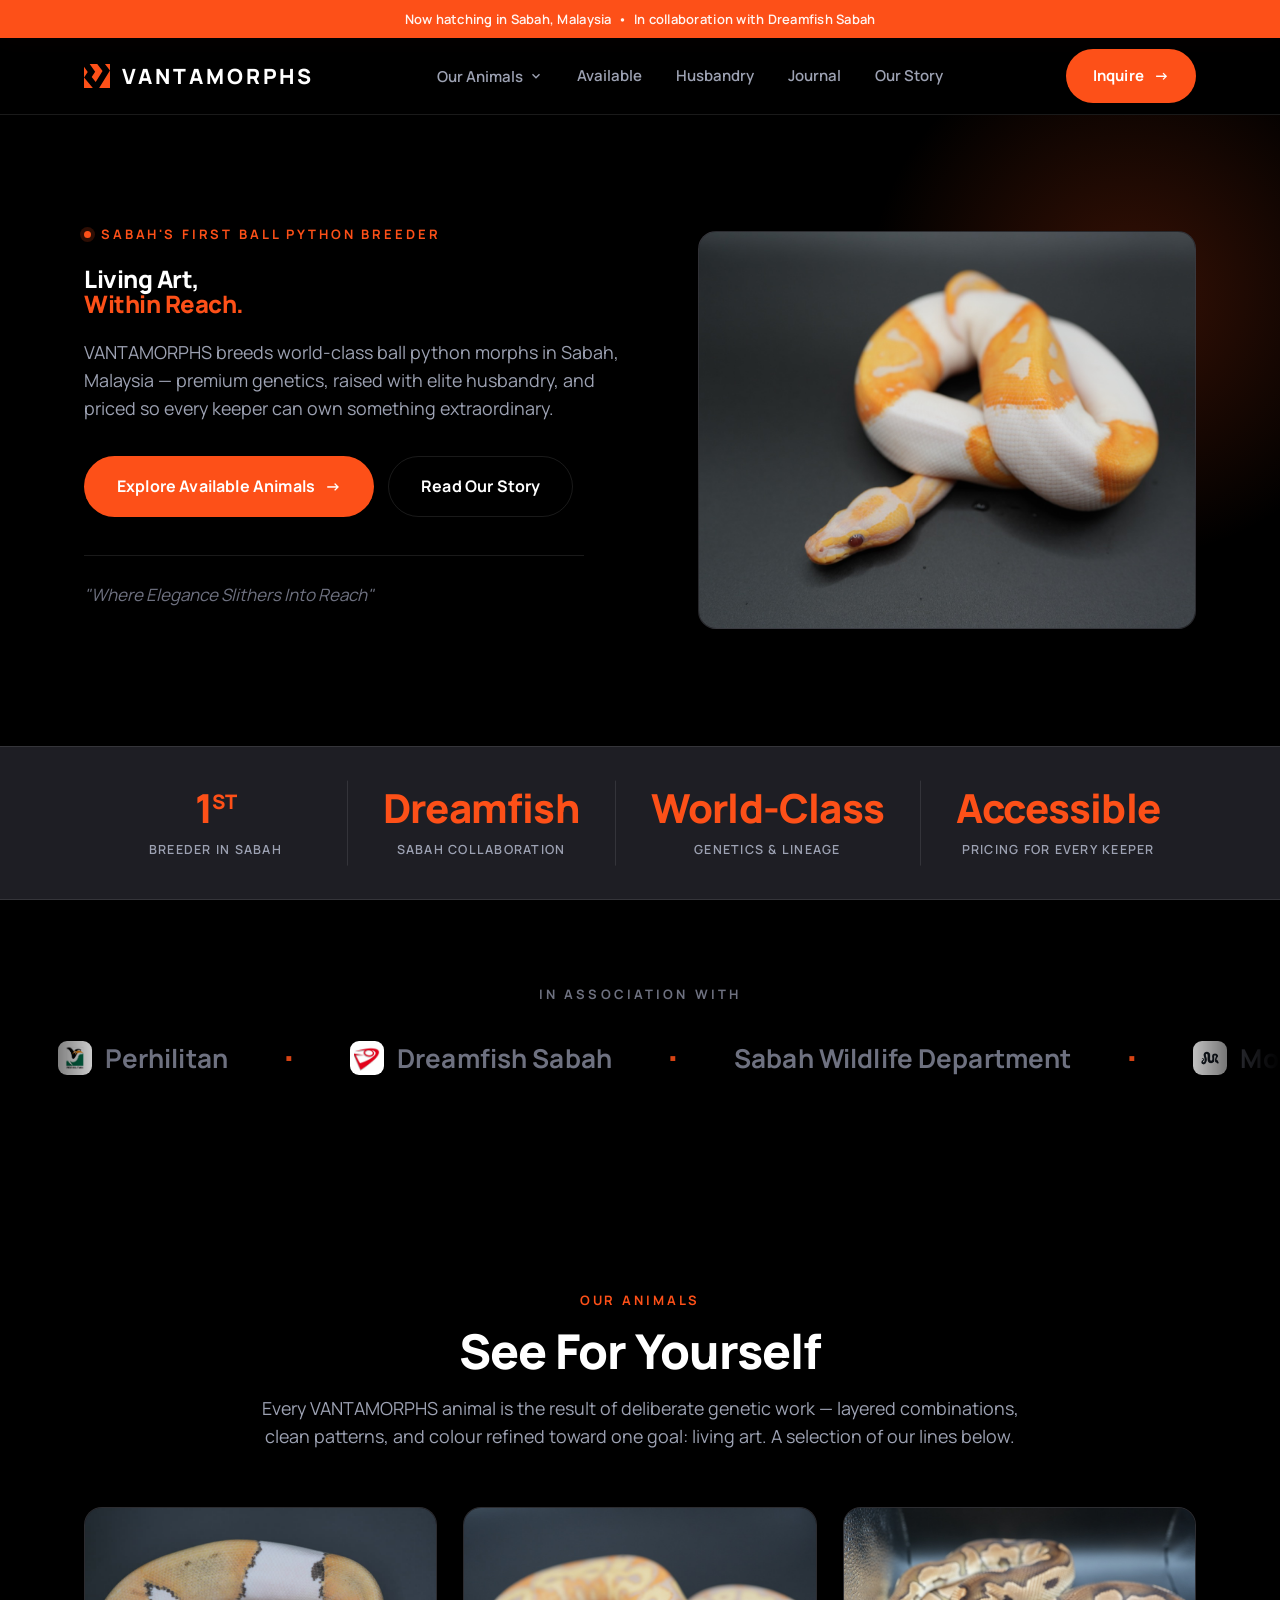
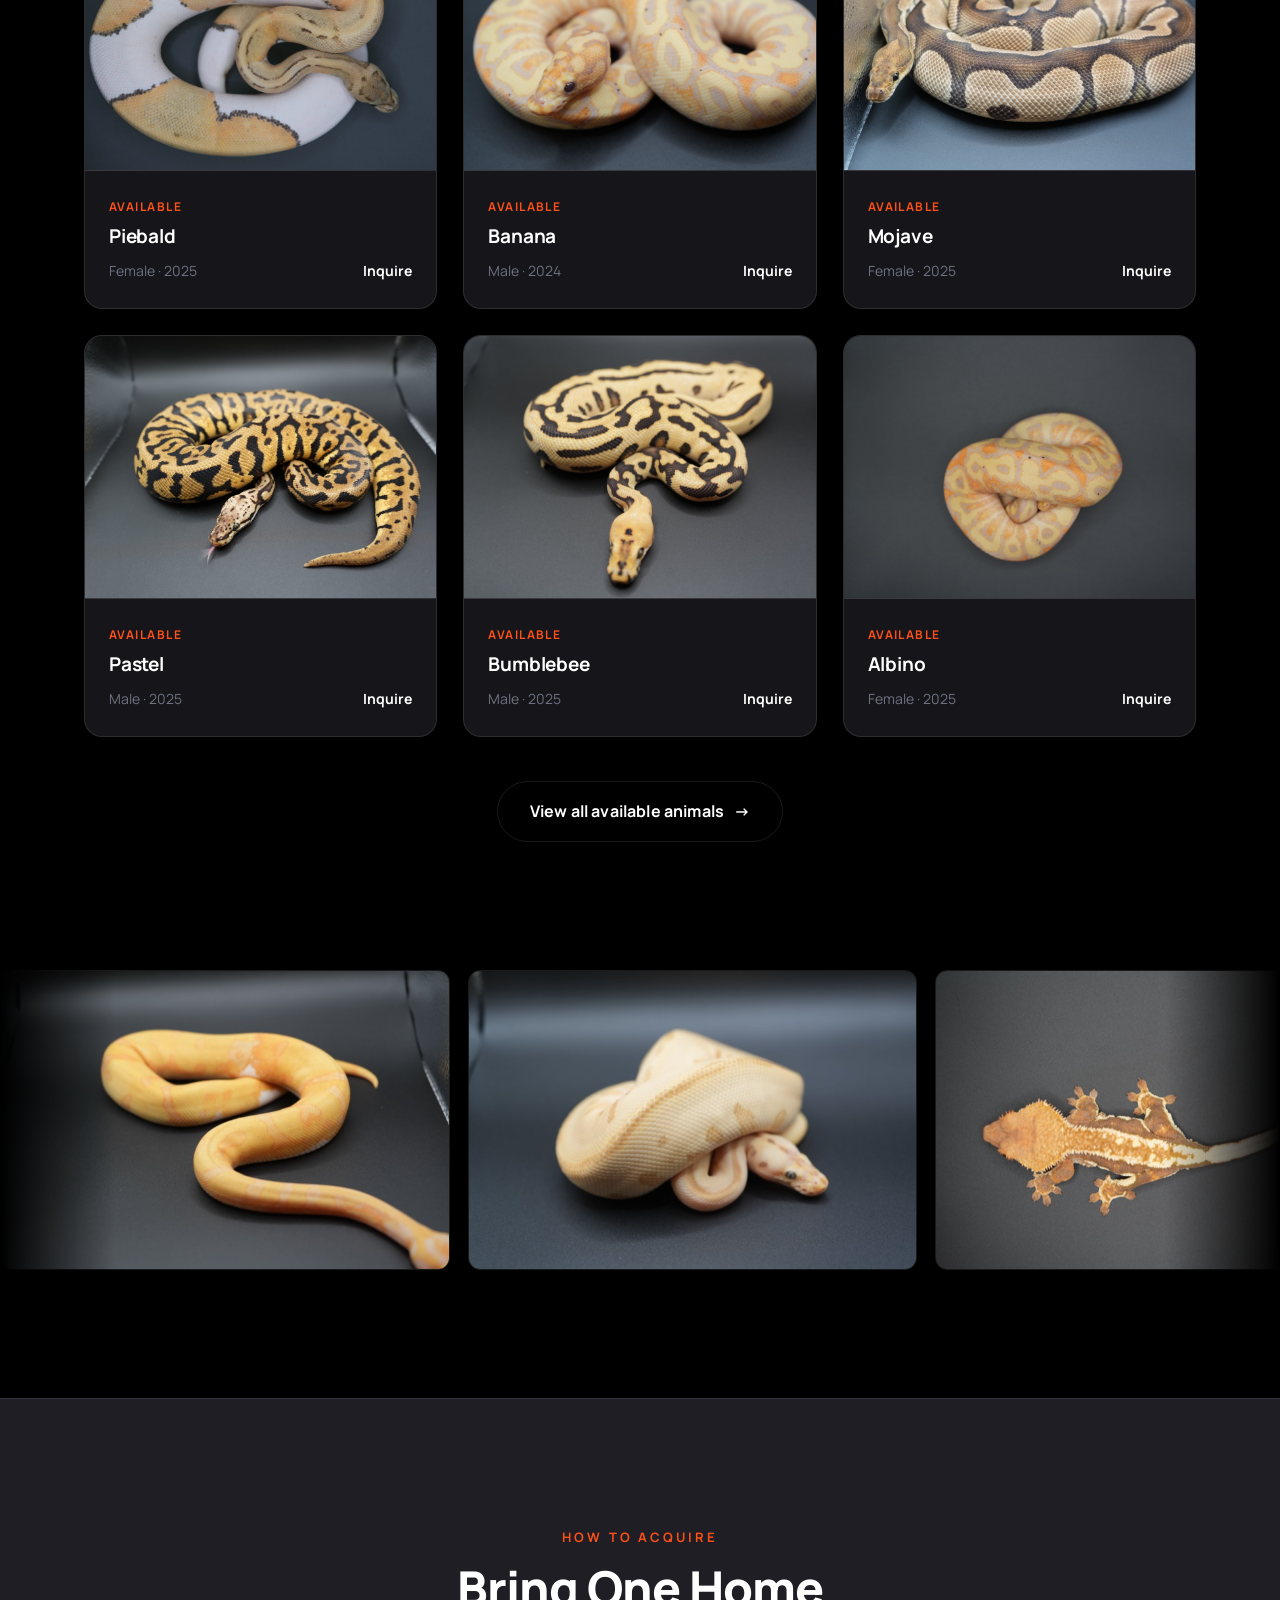
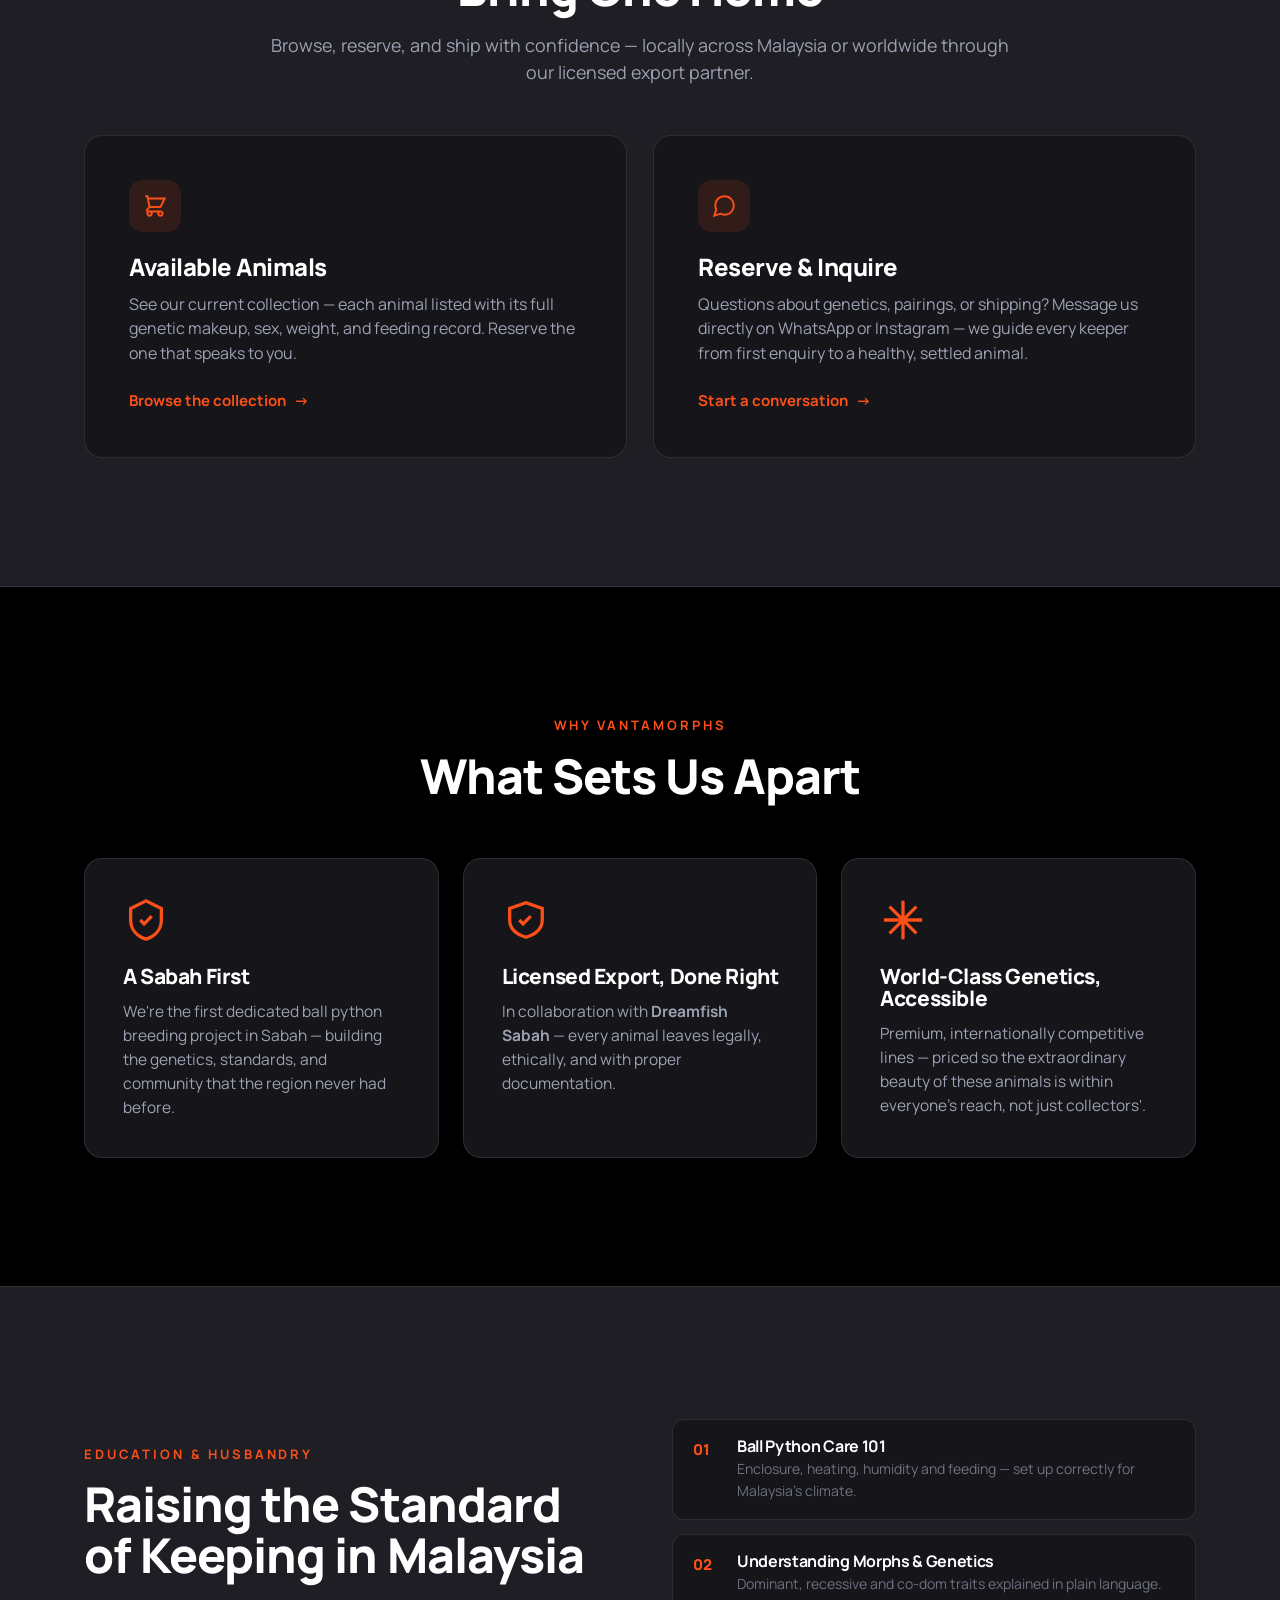
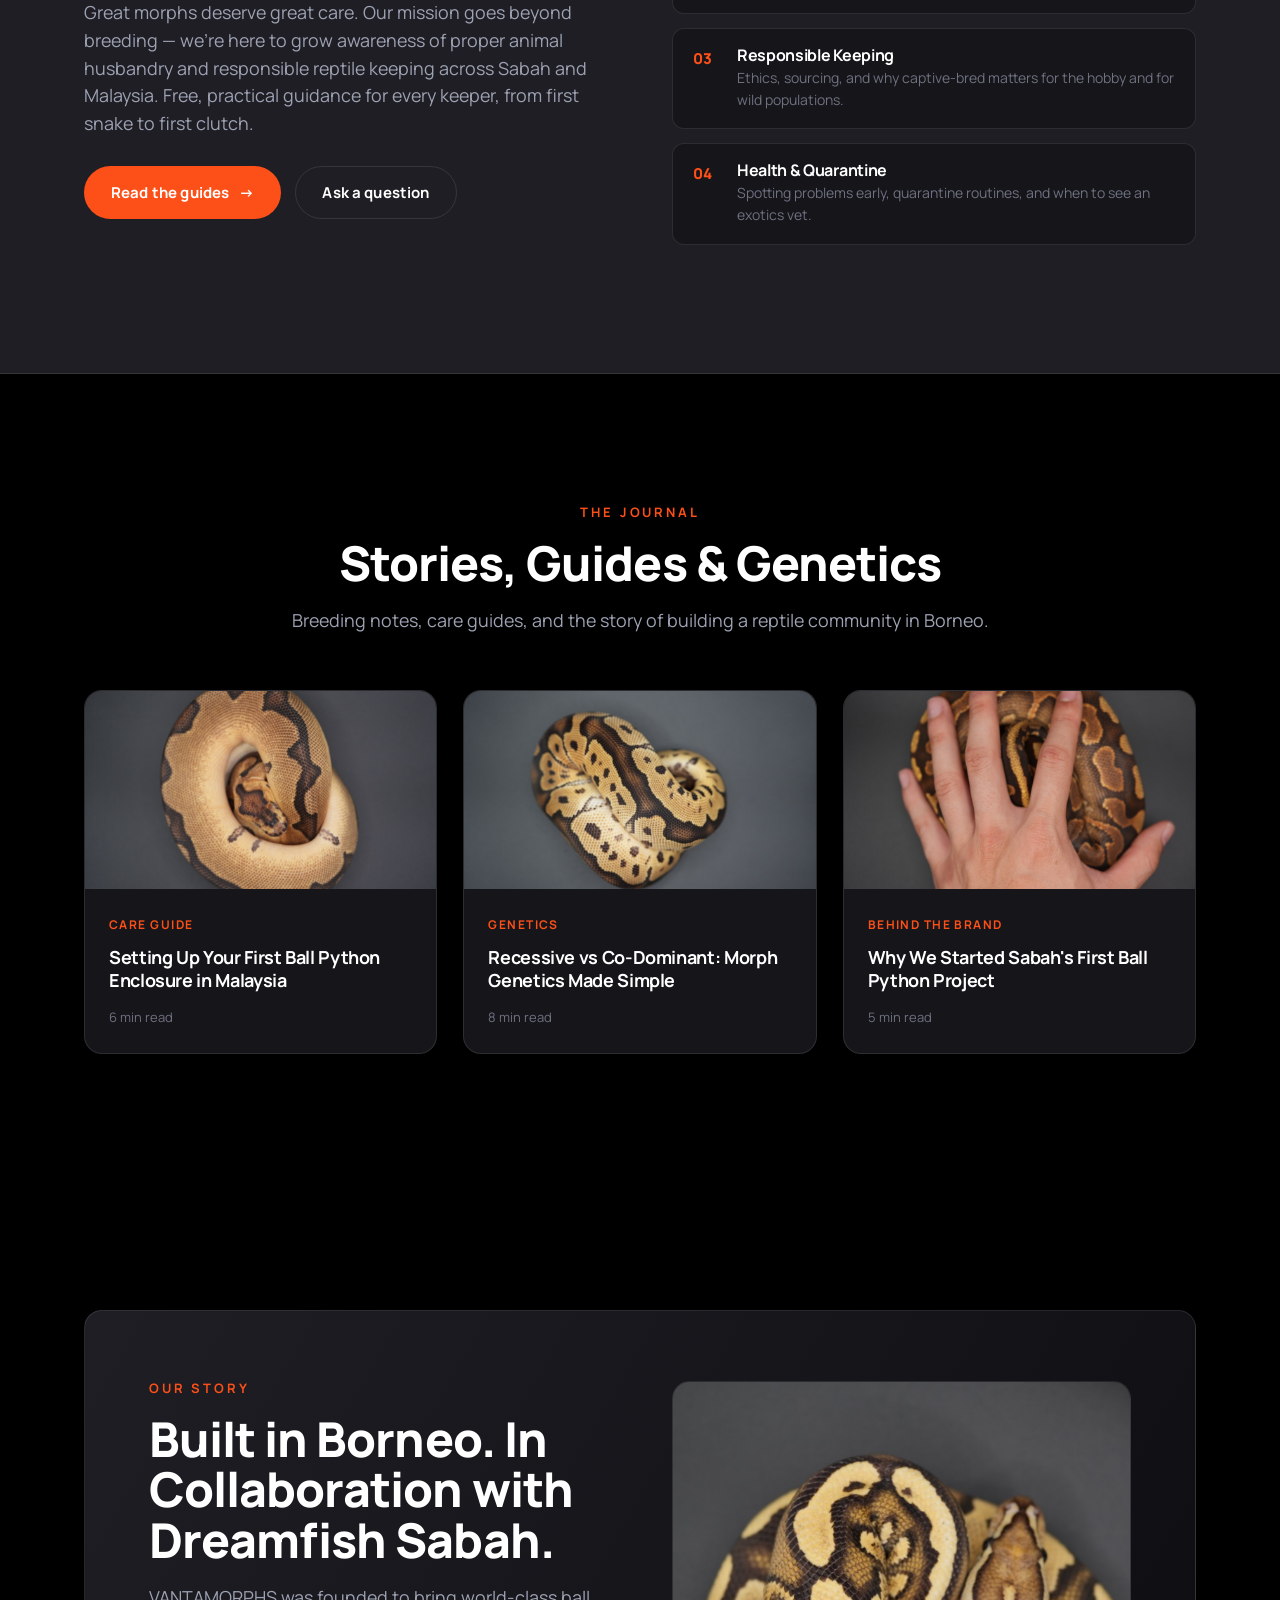
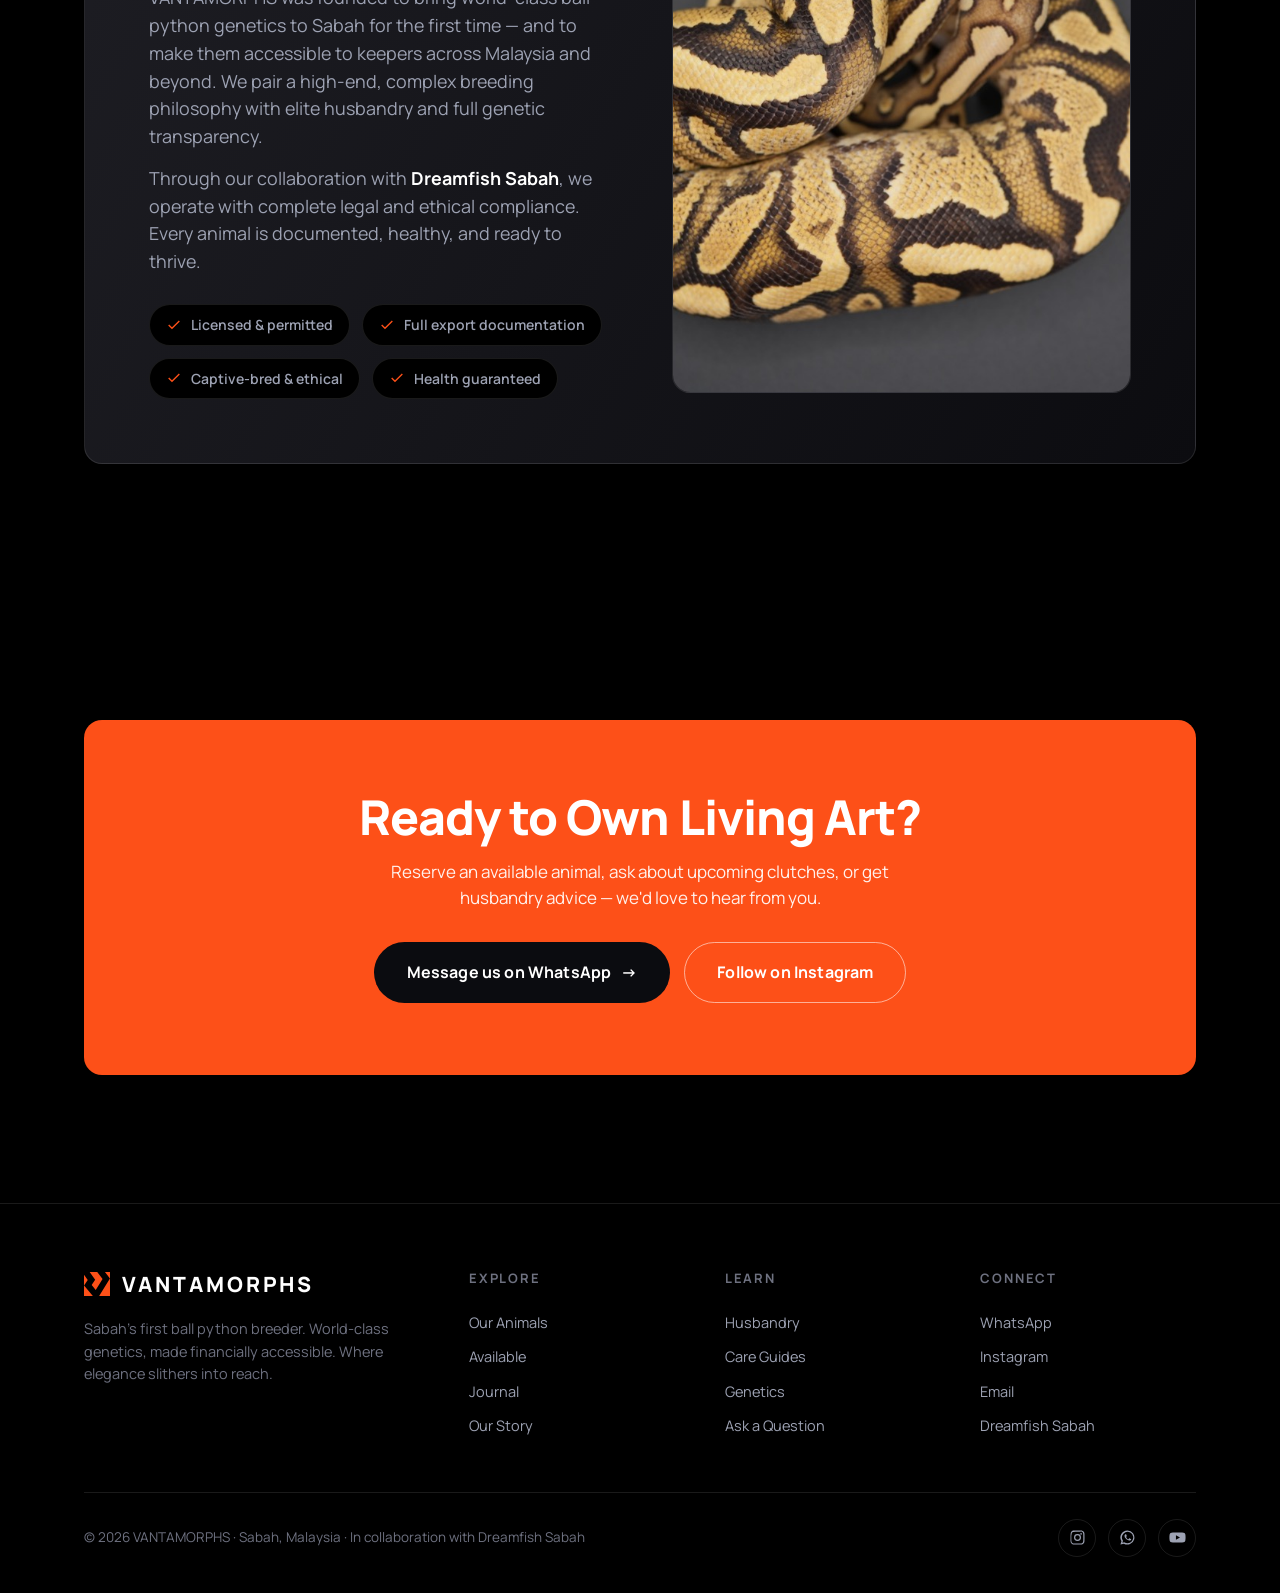
==== index.html @ 82ac7227 "Add Ball Pythons page with per-animal photo galleries and nav dropdown - 26 named ball pythons, 112 " ====
<!DOCTYPE html>
<html lang="en">
<head>
  <meta charset="UTF-8" />
  <meta name="viewport" content="width=device-width, initial-scale=1.0" />

  <title>VANTAMORPHS — Sabah's First Ball Python Breeder</title>
  <meta name="description" content="VANTAMORPHS is Sabah's first dedicated ball python breeder — world-class genetics, made financially accessible. In collaboration with Dreamfish Sabah." />

  <link rel="icon" type="image/png" sizes="32x32" href="assets/favicon-32.png" />
  <link rel="icon" type="image/png" sizes="16x16" href="assets/favicon-16.png" />

  <!-- Manrope (brand primary typeface) -->
  <link rel="preconnect" href="https://fonts.googleapis.com" />
  <link rel="preconnect" href="https://fonts.gstatic.com" crossorigin />
  <link href="https://fonts.googleapis.com/css2?family=Manrope:wght@300;400;500;600;700;800&display=swap" rel="stylesheet" />

  <link rel="stylesheet" href="styles.css" />

  <!-- anime.js (local copy, MIT) — entrance + scroll animations -->
  <script src="assets/anime.min.js"></script>
  <script>
    // Animate once per session, then lock. First visit pre-hides elements for the
    // entrance; later loads this session (or reduced-motion / no anime) show
    // everything instantly with no animation. Decided before paint = no flash.
    (function () {
      var animated = false;
      try { animated = sessionStorage.getItem('vm-animated') === '1'; } catch (e) {}
      var canAnimate = !!window.anime && !matchMedia('(prefers-reduced-motion: reduce)').matches && !animated;
      document.documentElement.classList.add(canAnimate ? 'use-anime' : 'no-anim');
    })();
  </script>
</head>
<body>

  <!-- ============ TOP BAR ============ -->
  <div class="topbar">
    <span>Now hatching in Sabah, Malaysia &nbsp;•&nbsp; In collaboration with Dreamfish Sabah</span>
  </div>

  <!-- ============ HEADER ============ -->
  <header class="header">
    <div class="wrap nav">
      <a href="#" class="logo" aria-label="Vantamorphs home">
        <span class="mark">
          <svg viewBox="0 0 699.89 665.63" aria-hidden="true">
            <polygon points="100.37 212.14 0 72.76 0 665.63 254.67 665.63 1.85 362.85 100.37 212.14"/>
            <polygon points="356.38 0 152.37 0 300.46 207.97 206.5 351.66 315.38 482.06 499.54 187.85 356.38 0"/>
            <polygon points="564.32 0 698.16 177.63 395.48 665.63 699.89 665.63 699.89 0 564.32 0"/>
          </svg>
        </span>
        <span class="word">VANTAMORPHS</span>
      </a>

      <nav class="nav-links" aria-label="Primary">
        <div class="nav-item has-drop">
          <a href="ball-pythons.html" class="drop-trigger" aria-haspopup="true" aria-expanded="false">Our Animals
            <svg class="chev" viewBox="0 0 24 24" fill="none" stroke="currentColor" stroke-width="2.4" aria-hidden="true"><path d="m6 9 6 6 6-6"/></svg>
          </a>
          <div class="drop" role="menu">
            <a href="ball-pythons.html" role="menuitem">Ball Pythons</a>
            <a href="crested-geckos.html" role="menuitem">Crested Geckos</a>
          </div>
        </div>
        <a href="#acquire">Available</a>
        <a href="#education">Husbandry</a>
        <a href="#journal">Journal</a>
        <a href="#story">Our Story</a>
      </nav>

      <div class="nav-actions">
        <a href="#contact" class="btn btn-primary">Inquire <span class="arrow">→</span></a>
        <button class="nav-toggle" aria-label="Open menu" aria-expanded="false" id="navToggle">
          <svg viewBox="0 0 24 24" fill="none" stroke-width="2"><path d="M3 6h18M3 12h18M3 18h18"/></svg>
        </button>
      </div>
    </div>
    <!-- mobile menu -->
    <div class="mobile-menu" id="mobileMenu">
      <a href="ball-pythons.html">Ball Pythons</a>
      <a href="crested-geckos.html">Crested Geckos</a>
      <a href="#acquire">Available</a>
      <a href="#education">Husbandry</a>
      <a href="#journal">Journal</a>
      <a href="#story">Our Story</a>
      <a href="#contact" class="btn btn-primary">Inquire →</a>
    </div>
  </header>

  <main>

    <!-- ============ HERO ============ -->
    <section class="hero">
      <div class="hero-glow" aria-hidden="true"></div>
      <div class="wrap hero-grid">
        <div class="hero-copy">
          <span class="eyebrow"><span class="dot"></span> Sabah's First Ball Python Breeder</span>
          <h1>Living Art,<br><span class="accent">Within Reach.</span></h1>
          <p class="lead">VANTAMORPHS breeds world-class ball python morphs in Sabah, Malaysia — premium genetics, raised with elite husbandry, and priced so every keeper can own something extraordinary.</p>
          <div class="hero-cta">
            <a href="ball-pythons.html" class="btn btn-primary btn-lg">Explore Available Animals <span class="arrow">→</span></a>
            <a href="#story" class="btn btn-ghost btn-lg">Read Our Story</a>
          </div>
          <p class="hero-tagline">"Where Elegance Slithers Into Reach"</p>
        </div>
        <div class="hero-media">
          <div class="ph hero-photo">
            <img src="assets/photo-hero.jpg" alt="Albino pied ball python — orange and white — from the VANTAMORPHS collection" />
          </div>
        </div>
      </div>
    </section>

    <!-- ============ STATS ============ -->
    <section class="stats" style="padding-block:0;">
      <div class="wrap stats-grid">
        <div class="stat"><div class="num">1<sup style="font-size:.5em;">ST</sup></div><div class="lab">Breeder in Sabah</div></div>
        <div class="stat"><div class="num">Dreamfish</div><div class="lab">Sabah Collaboration</div></div>
        <div class="stat"><div class="num">World-Class</div><div class="lab">Genetics &amp; Lineage</div></div>
        <div class="stat"><div class="num">Accessible</div><div class="lab">Pricing for Every Keeper</div></div>
      </div>
    </section>

    <!-- ============ IN ASSOCIATION WITH (marquee) ============ -->
    <section class="assoc" aria-label="In association with">
      <p class="assoc-label">In Association With</p>
      <div class="marquee">
        <div class="marquee-track">
          <!-- Group A (edit / add / remove partners here) -->
          <span class="assoc-item"><img class="assoc-logo" src="assets/perhilitan-logo.png" alt="" loading="lazy" />Perhilitan</span><span class="assoc-sep">◆</span>
          <a class="assoc-item" href="https://www.facebook.com/profile.php?id=100057037767189" target="_blank" rel="noopener"><img class="assoc-logo" src="assets/dreamfish-logo.png" alt="" loading="lazy" />Dreamfish Sabah</a><span class="assoc-sep">◆</span>
          <span class="assoc-item">Sabah Wildlife Department</span><span class="assoc-sep">◆</span>
          <a class="assoc-item" href="https://www.morphmarket.com/" target="_blank" rel="noopener"><img class="assoc-logo" src="assets/morphmarket-logo.png" alt="" loading="lazy" />MorphMarket</a><span class="assoc-sep">◆</span>
          <!-- Group B: exact duplicate of Group A for a seamless loop (keep in sync) -->
          <span class="assoc-item" aria-hidden="true"><img class="assoc-logo" src="assets/perhilitan-logo.png" alt="" loading="lazy" />Perhilitan</span><span class="assoc-sep" aria-hidden="true">◆</span>
          <span class="assoc-item" aria-hidden="true"><img class="assoc-logo" src="assets/dreamfish-logo.png" alt="" loading="lazy" />Dreamfish Sabah</span><span class="assoc-sep" aria-hidden="true">◆</span>
          <span class="assoc-item" aria-hidden="true">Sabah Wildlife Department</span><span class="assoc-sep" aria-hidden="true">◆</span>
          <span class="assoc-item" aria-hidden="true"><img class="assoc-logo" src="assets/morphmarket-logo.png" alt="" loading="lazy" />MorphMarket</span><span class="assoc-sep" aria-hidden="true">◆</span>
        </div>
      </div>
    </section>

    <!-- ============ OUR ANIMALS ============ -->
    <section id="animals">
      <div class="wrap">
        <div class="section-head center reveal">
          <span class="eyebrow">Our Animals</span>
          <h2 class="h2">See For Yourself</h2>
          <p class="lead">Every VANTAMORPHS animal is the result of deliberate genetic work — layered combinations, clean patterns, and colour refined toward one goal: living art. A selection of our lines below.</p>
        </div>

        <!-- Morph names / sex / year are placeholders — edit each card below -->
        <div class="cards">
          <article class="card reveal">
            <div class="ph"><img src="assets/photo-piebald.jpg" alt="Piebald ball python, white with tan patches" loading="lazy" /></div>
            <div class="card-body">
              <span class="tag">Available</span>
              <h3>Piebald</h3>
              <div class="meta"><span>Female · 2025</span><span class="price">Inquire</span></div>
            </div>
          </article>
          <article class="card reveal">
            <div class="ph"><img src="assets/photo-banana.jpg" alt="Banana ball python adult" loading="lazy" /></div>
            <div class="card-body">
              <span class="tag">Available</span>
              <h3>Banana</h3>
              <div class="meta"><span>Male · 2024</span><span class="price">Inquire</span></div>
            </div>
          </article>
          <article class="card reveal">
            <div class="ph"><img src="assets/photo-mojave.jpg" alt="Silvery Mojave-type ball python" loading="lazy" /></div>
            <div class="card-body">
              <span class="tag">Available</span>
              <h3>Mojave</h3>
              <div class="meta"><span>Female · 2025</span><span class="price">Inquire</span></div>
            </div>
          </article>
          <article class="card reveal">
            <div class="ph"><img src="assets/photo-pastel.jpg" alt="Yellow and black patterned ball python" loading="lazy" /></div>
            <div class="card-body">
              <span class="tag">Available</span>
              <h3>Pastel</h3>
              <div class="meta"><span>Male · 2025</span><span class="price">Inquire</span></div>
            </div>
          </article>
          <article class="card reveal">
            <div class="ph"><img src="assets/photo-bee.jpg" alt="High-contrast cream and black ball python" loading="lazy" /></div>
            <div class="card-body">
              <span class="tag">Available</span>
              <h3>Bumblebee</h3>
              <div class="meta"><span>Male · 2025</span><span class="price">Inquire</span></div>
            </div>
          </article>
          <article class="card reveal">
            <div class="ph"><img src="assets/photo-albino.jpg" alt="Albino ball python" loading="lazy" /></div>
            <div class="card-body">
              <span class="tag">Available</span>
              <h3>Albino</h3>
              <div class="meta"><span>Female · 2025</span><span class="price">Inquire</span></div>
            </div>
          </article>
        </div>
        <div class="center" style="margin-top:44px;">
          <a href="#acquire" class="btn btn-ghost btn-lg">View all available animals <span class="arrow">→</span></a>
        </div>
      </div>
    </section>

    <!-- ============ COLLECTION FILM STRIP (photo marquee) ============ -->
    <section class="gallery" aria-label="From the VANTAMORPHS photoshoot">
      <div class="marquee photo-marquee">
        <div class="marquee-track">
          <!-- Group A -->
          <img src="assets/strip-1.jpg" alt="Coral-toned ball python" loading="lazy" />
          <img src="assets/strip-2.jpg" alt="Ivory ball python" loading="lazy" />
          <img src="assets/strip-3.jpg" alt="Crested gecko" loading="lazy" />
          <img src="assets/strip-4.jpg" alt="Cream ball python" loading="lazy" />
          <img src="assets/strip-5.jpg" alt="Golden patterned ball python" loading="lazy" />
          <img src="assets/strip-6.jpg" alt="Silver-gray ball python" loading="lazy" />
          <img src="assets/strip-7.jpg" alt="Caramel ball python" loading="lazy" />
          <img src="assets/strip-8.jpg" alt="Ringed brown ball python" loading="lazy" />
          <!-- Group B: exact duplicate for the seamless loop (keep in sync) -->
          <img src="assets/strip-1.jpg" alt="" aria-hidden="true" loading="lazy" />
          <img src="assets/strip-2.jpg" alt="" aria-hidden="true" loading="lazy" />
          <img src="assets/strip-3.jpg" alt="" aria-hidden="true" loading="lazy" />
          <img src="assets/strip-4.jpg" alt="" aria-hidden="true" loading="lazy" />
          <img src="assets/strip-5.jpg" alt="" aria-hidden="true" loading="lazy" />
          <img src="assets/strip-6.jpg" alt="" aria-hidden="true" loading="lazy" />
          <img src="assets/strip-7.jpg" alt="" aria-hidden="true" loading="lazy" />
          <img src="assets/strip-8.jpg" alt="" aria-hidden="true" loading="lazy" />
        </div>
      </div>
    </section>

    <!-- ============ ACQUIRE / AVAILABLE ============ -->
    <section id="acquire" class="stats" style="background:var(--bg-soft);">
      <div class="wrap">
        <div class="section-head center reveal">
          <span class="eyebrow">How to Acquire</span>
          <h2 class="h2">Bring One Home</h2>
          <p class="lead">Browse, reserve, and ship with confidence — locally across Malaysia or worldwide through our licensed export partner.</p>
        </div>
        <div class="panels" style="margin-top:48px;">
          <article class="panel reveal">
            <div class="pico"><svg viewBox="0 0 24 24" stroke-width="1.8"><path d="M3 3h2l.4 2M7 13h10l4-8H5.4M7 13L5.4 5M7 13l-2.3 2.3A1 1 0 0 0 5.4 17H17M17 17a2 2 0 1 0 0 4 2 2 0 0 0 0-4ZM9 19a2 2 0 1 1-4 0 2 2 0 0 1 4 0Z"/></svg></div>
            <h3>Available Animals</h3>
            <p>See our current collection — each animal listed with its full genetic makeup, sex, weight, and feeding record. Reserve the one that speaks to you.</p>
            <a href="#contact" class="link">Browse the collection <span class="arrow">→</span></a>
          </article>
          <article class="panel reveal">
            <div class="pico"><svg viewBox="0 0 24 24" stroke-width="1.8"><path d="M21 11.5a8.38 8.38 0 0 1-.9 3.8 8.5 8.5 0 0 1-7.6 4.7 8.38 8.38 0 0 1-3.8-.9L3 21l1.9-5.7a8.38 8.38 0 0 1-.9-3.8 8.5 8.5 0 0 1 4.7-7.6 8.38 8.38 0 0 1 3.8-.9h.5a8.48 8.48 0 0 1 8 8v.5Z"/></svg></div>
            <h3>Reserve &amp; Inquire</h3>
            <p>Questions about genetics, pairings, or shipping? Message us directly on WhatsApp or Instagram — we guide every keeper from first enquiry to a healthy, settled animal.</p>
            <a href="#contact" class="link">Start a conversation <span class="arrow">→</span></a>
          </article>
        </div>
      </div>
    </section>

    <!-- ============ WHAT SETS US APART ============ -->
    <section id="why">
      <div class="wrap">
        <div class="section-head center reveal">
          <span class="eyebrow">Why VANTAMORPHS</span>
          <h2 class="h2">What Sets Us Apart</h2>
        </div>
        <div class="features">
          <article class="feature reveal">
            <div class="fico"><svg viewBox="0 0 24 24" stroke-width="1.7"><path d="M12 2 4 6v6c0 5 3.4 8.5 8 10 4.6-1.5 8-5 8-10V6l-8-4Z"/><path d="m9 12 2 2 4-4"/></svg></div>
            <h3>A Sabah First</h3>
            <p>We're the first dedicated ball python breeding project in Sabah — building the genetics, standards, and community that the region never had before.</p>
          </article>
          <article class="feature reveal">
            <div class="fico"><svg viewBox="0 0 24 24" stroke-width="1.7"><path d="M9 12l2 2 4-4"/><path d="M21 12c0 5-3.5 7.5-8.5 9C7.5 19.5 4 17 4 12V6l8.5-3L21 6v6Z"/></svg></div>
            <h3>Licensed Export, Done Right</h3>
            <p>In collaboration with <strong>Dreamfish Sabah</strong> — every animal leaves legally, ethically, and with proper documentation.</p>
          </article>
          <article class="feature reveal">
            <div class="fico"><svg viewBox="0 0 24 24" stroke-width="1.7"><path d="M12 2v20M2 12h20M5 5l14 14M19 5 5 19"/></svg></div>
            <h3>World-Class Genetics, Accessible</h3>
            <p>Premium, internationally competitive lines — priced so the extraordinary beauty of these animals is within everyone's reach, not just collectors'.</p>
          </article>
        </div>
      </div>
    </section>

    <!-- ============ EDUCATION / HUSBANDRY ============ -->
    <section id="education" class="stats" style="background:var(--bg-soft);">
      <div class="wrap split">
        <div class="reveal">
          <span class="eyebrow">Education &amp; Husbandry</span>
          <h2 class="h2" style="margin-top:14px;">Raising the Standard of Keeping in Malaysia</h2>
          <p class="lead" style="margin-top:18px;">Great morphs deserve great care. Our mission goes beyond breeding — we're here to grow awareness of proper animal husbandry and responsible reptile keeping across Sabah and Malaysia. Free, practical guidance for every keeper, from first snake to first clutch.</p>
          <div class="hero-cta" style="margin-top:28px;">
            <a href="#journal" class="btn btn-primary">Read the guides <span class="arrow">→</span></a>
            <a href="#contact" class="btn btn-ghost">Ask a question</a>
          </div>
        </div>
        <div class="reveal">
          <div class="edu-list">
            <div class="edu-item"><span class="n">01</span><div><h4>Ball Python Care 101</h4><p>Enclosure, heating, humidity and feeding — set up correctly for Malaysia's climate.</p></div></div>
            <div class="edu-item"><span class="n">02</span><div><h4>Understanding Morphs &amp; Genetics</h4><p>Dominant, recessive and co-dom traits explained in plain language.</p></div></div>
            <div class="edu-item"><span class="n">03</span><div><h4>Responsible Keeping</h4><p>Ethics, sourcing, and why captive-bred matters for the hobby and for wild populations.</p></div></div>
            <div class="edu-item"><span class="n">04</span><div><h4>Health &amp; Quarantine</h4><p>Spotting problems early, quarantine routines, and when to see an exotics vet.</p></div></div>
          </div>
        </div>
      </div>
    </section>

    <!-- ============ JOURNAL / BLOG ============ -->
    <section id="journal">
      <div class="wrap">
        <div class="section-head center reveal">
          <span class="eyebrow">The Journal</span>
          <h2 class="h2">Stories, Guides &amp; Genetics</h2>
          <p class="lead">Breeding notes, care guides, and the story of building a reptile community in Borneo.</p>
        </div>
        <div class="posts">
          <article class="post reveal">
            <div class="ph"><img src="assets/photo-care.jpg" alt="Ball python resting in a loose coil" loading="lazy" /></div>
            <div class="post-body">
              <span class="cat">Care Guide</span>
              <h3>Setting Up Your First Ball Python Enclosure in Malaysia</h3>
              <p class="rt">6 min read</p>
            </div>
          </article>
          <article class="post reveal">
            <div class="ph"><img src="assets/photo-genetics.jpg" alt="Bold cream and chocolate patterned ball python" loading="lazy" /></div>
            <div class="post-body">
              <span class="cat">Genetics</span>
              <h3>Recessive vs Co-Dominant: Morph Genetics Made Simple</h3>
              <p class="rt">8 min read</p>
            </div>
          </article>
          <article class="post reveal">
            <div class="ph"><img src="assets/photo-story-hand.jpg" alt="Keeper's hand gently resting on a coiled ball python" loading="lazy" /></div>
            <div class="post-body">
              <span class="cat">Behind the Brand</span>
              <h3>Why We Started Sabah's First Ball Python Project</h3>
              <p class="rt">5 min read</p>
            </div>
          </article>
        </div>
      </div>
    </section>

    <!-- ============ STORY / PARTNER ============ -->
    <section id="story">
      <div class="wrap">
        <div class="partner reveal">
          <div class="split" style="align-items:center;">
            <div>
              <span class="eyebrow">Our Story</span>
              <h2 class="h2" style="margin-top:14px;">Built in Borneo. In Collaboration with Dreamfish Sabah.</h2>
              <p class="lead" style="margin-top:18px;">VANTAMORPHS was founded to bring world-class ball python genetics to Sabah for the first time — and to make them accessible to keepers across Malaysia and beyond. We pair a high-end, complex breeding philosophy with elite husbandry and full genetic transparency.</p>
              <p class="lead" style="margin-top:14px;">Through our collaboration with <a href="https://www.facebook.com/profile.php?id=100057037767189" target="_blank" rel="noopener"><strong style="color:var(--text);">Dreamfish Sabah</strong></a>, we operate with complete legal and ethical compliance. Every animal is documented, healthy, and ready to thrive.</p>
              <div class="badges">
                <span class="badge"><svg viewBox="0 0 24 24" stroke-width="2"><path d="M20 6 9 17l-5-5"/></svg> Licensed &amp; permitted</span>
                <span class="badge"><svg viewBox="0 0 24 24" stroke-width="2"><path d="M20 6 9 17l-5-5"/></svg> Full export documentation</span>
                <span class="badge"><svg viewBox="0 0 24 24" stroke-width="2"><path d="M20 6 9 17l-5-5"/></svg> Captive-bred &amp; ethical</span>
                <span class="badge"><svg viewBox="0 0 24 24" stroke-width="2"><path d="M20 6 9 17l-5-5"/></svg> Health guaranteed</span>
              </div>
            </div>
            <div>
              <div class="ph tall"><img src="assets/photo-facility.jpg" alt="Golden patterned ball python from the VANTAMORPHS collection" loading="lazy" /></div>
            </div>
          </div>
        </div>
      </div>
    </section>

    <!-- ============ CTA ============ -->
    <section id="contact">
      <div class="wrap">
        <div class="cta reveal">
          <h2 class="h2">Ready to Own Living Art?</h2>
          <p>Reserve an available animal, ask about upcoming clutches, or get husbandry advice — we'd love to hear from you.</p>
          <div class="hero-cta" style="justify-content:center;">
            <a href="https://wa.me/601119520000?text=Hi%20VANTAMORPHS!%20I%27m%20interested%20in%20your%20available%20ball%20pythons." target="_blank" rel="noopener" class="btn btn-primary btn-lg">Message us on WhatsApp <span class="arrow">→</span></a>
            <a href="https://www.instagram.com/vantamorphs?igsh=d3V2ZWpobHlqMTlh&amp;utm_source=qr" target="_blank" rel="noopener" class="btn btn-ghost btn-lg">Follow on Instagram</a>
          </div>
        </div>
      </div>
    </section>

  </main>

  <!-- ============ FOOTER ============ -->
  <footer class="footer">
    <div class="wrap">
      <div class="footer-grid">
        <div>
          <a href="#" class="logo">
            <span class="mark">
              <svg viewBox="0 0 699.89 665.63" aria-hidden="true">
                <polygon points="100.37 212.14 0 72.76 0 665.63 254.67 665.63 1.85 362.85 100.37 212.14"/>
                <polygon points="356.38 0 152.37 0 300.46 207.97 206.5 351.66 315.38 482.06 499.54 187.85 356.38 0"/>
                <polygon points="564.32 0 698.16 177.63 395.48 665.63 699.89 665.63 699.89 0 564.32 0"/>
              </svg>
            </span>
            <span class="word">VANTAMORPHS</span>
          </a>
          <p class="blurb">Sabah's first ball python breeder. World-class genetics, made financially accessible. Where elegance slithers into reach.</p>
        </div>
        <div class="footer-col">
          <h5>Explore</h5>
          <a href="#animals">Our Animals</a>
          <a href="#acquire">Available</a>
          <a href="#journal">Journal</a>
          <a href="#story">Our Story</a>
        </div>
        <div class="footer-col">
          <h5>Learn</h5>
          <a href="#education">Husbandry</a>
          <a href="#journal">Care Guides</a>
          <a href="#journal">Genetics</a>
          <a href="#contact">Ask a Question</a>
        </div>
        <div class="footer-col">
          <h5>Connect</h5>
          <a href="https://wa.me/601119520000?text=Hi%20VANTAMORPHS!%20I%27m%20interested%20in%20your%20available%20ball%20pythons." target="_blank" rel="noopener">WhatsApp</a>
          <a href="https://www.instagram.com/vantamorphs?igsh=d3V2ZWpobHlqMTlh&amp;utm_source=qr" target="_blank" rel="noopener">Instagram</a>
          <a href="#contact">Email</a>
          <a href="https://www.facebook.com/profile.php?id=100057037767189" target="_blank" rel="noopener">Dreamfish Sabah</a>
        </div>
      </div>
      <div class="footer-bottom">
        <span>© 2026 VANTAMORPHS · Sabah, Malaysia · In collaboration with Dreamfish Sabah</span>
        <div class="socials">
          <a href="https://www.instagram.com/vantamorphs?igsh=d3V2ZWpobHlqMTlh&amp;utm_source=qr" target="_blank" rel="noopener" aria-label="Instagram"><svg viewBox="0 0 24 24"><path d="M12 2.2c3.2 0 3.6 0 4.9.07 1.2.05 1.8.25 2.2.42.6.2 1 .5 1.4.9.4.4.7.8.9 1.4.17.4.37 1 .42 2.2.07 1.3.07 1.7.07 4.9s0 3.6-.07 4.9c-.05 1.2-.25 1.8-.42 2.2-.2.6-.5 1-.9 1.4-.4.4-.8.7-1.4.9-.4.17-1 .37-2.2.42-1.3.07-1.7.07-4.9.07s-3.6 0-4.9-.07c-1.2-.05-1.8-.25-2.2-.42-.6-.2-1-.5-1.4-.9-.4-.4-.7-.8-.9-1.4-.17-.4-.37-1-.42-2.2C2.2 15.6 2.2 15.2 2.2 12s0-3.6.07-4.9c.05-1.2.25-1.8.42-2.2.2-.6.5-1 .9-1.4.4-.4.8-.7 1.4-.9.4-.17 1-.37 2.2-.42C8.4 2.2 8.8 2.2 12 2.2Zm0 1.8c-3.1 0-3.5 0-4.7.07-.9.04-1.4.2-1.7.32-.4.17-.7.36-1 .66-.3.3-.5.6-.66 1-.12.3-.28.8-.32 1.7C3.3 8.5 3.3 8.9 3.3 12s0 3.5.07 4.7c.04.9.2 1.4.32 1.7.17.4.36.7.66 1 .3.3.6.5 1 .66.3.12.8.28 1.7.32 1.2.07 1.6.07 4.7.07s3.5 0 4.7-.07c.9-.04 1.4-.2 1.7-.32.4-.17.7-.36 1-.66.3-.3.5-.6.66-1 .12-.3.28-.8.32-1.7.07-1.2.07-1.6.07-4.7s0-3.5-.07-4.7c-.04-.9-.2-1.4-.32-1.7-.17-.4-.36-.7-.66-1-.3-.3-.6-.5-1-.66-.3-.12-.8-.28-1.7-.32C15.5 4 15.1 4 12 4Zm0 3.1a4.9 4.9 0 1 1 0 9.8 4.9 4.9 0 0 1 0-9.8Zm0 8.1a3.2 3.2 0 1 0 0-6.4 3.2 3.2 0 0 0 0 6.4Zm6.2-8.3a1.15 1.15 0 1 1-2.3 0 1.15 1.15 0 0 1 2.3 0Z"/></svg></a>
          <a href="https://wa.me/601119520000?text=Hi%20VANTAMORPHS!%20I%27m%20interested%20in%20your%20available%20ball%20pythons." target="_blank" rel="noopener" aria-label="WhatsApp"><svg viewBox="0 0 24 24"><path d="M12 2a10 10 0 0 0-8.5 15.3L2 22l4.8-1.3A10 10 0 1 0 12 2Zm0 18a8 8 0 0 1-4.1-1.1l-.3-.2-2.8.7.8-2.7-.2-.3A8 8 0 1 1 12 20Zm4.4-6c-.2-.1-1.4-.7-1.6-.8-.2-.1-.4-.1-.5.1-.2.2-.6.8-.8 1-.1.1-.3.2-.5 0-.7-.3-1.4-.6-2-1.4-.5-.6-.8-1.3-.9-1.5-.1-.2 0-.4.1-.5l.4-.4c.1-.1.2-.3.3-.4 0-.2 0-.3 0-.5 0-.1-.5-1.3-.7-1.7-.2-.5-.4-.4-.5-.4h-.5c-.2 0-.4 0-.6.3-.2.2-.8.8-.8 2s.8 2.3.9 2.4c.1.2 1.6 2.5 4 3.4.5.2 1 .4 1.3.5.5.2 1 .1 1.4.1.4-.1 1.4-.6 1.6-1.1.2-.6.2-1 .1-1.1Z"/></svg></a>
          <a href="https://www.youtube.com/channel/UCuZO1V_5-kSs1AFWyIzuJkQ" target="_blank" rel="noopener" aria-label="YouTube"><svg viewBox="0 0 24 24"><path d="M23 7.5a3 3 0 0 0-2.1-2.1C19 5 12 5 12 5s-7 0-8.9.4A3 3 0 0 0 1 7.5C.6 9.4.6 12 .6 12s0 2.6.4 4.5a3 3 0 0 0 2.1 2.1C5 19 12 19 12 19s7 0 8.9-.4a3 3 0 0 0 2.1-2.1c.4-1.9.4-4.5.4-4.5s0-2.6-.4-4.5ZM9.8 15.3V8.7l5.7 3.3-5.7 3.3Z"/></svg></a>
        </div>
      </div>
    </div>
  </footer>

  <script>
    // Mobile menu + nav dropdown live in assets/site.js

    // ---- Animations (anime.js) — play once per session, then lock ----
    var useAnime = document.documentElement.classList.contains('use-anime');

    if (!useAnime) {
      // Locked/instant: repeat visit this session, reduced-motion, or no anime.
      // CSS already shows everything; just mark reveals as in for consistency.
      document.querySelectorAll('.reveal').forEach(function (el) { el.classList.add('in'); });
    } else {
      // First visit this session — animate, then remember so future loads are instant.
      try { sessionStorage.setItem('vm-animated', '1'); } catch (e) {}

      // Smooth easeOutQuint-style curve — gentle, no harsh tail
      var EASE = 'cubicBezier(0.22, 1, 0.36, 1)';

      // When an element finishes, hand styling back to CSS: clears inline transform/opacity
      // (so :hover transforms aren't blocked) and drops the GPU layer hint.
      function settle(el) {
        try { anime.remove(el); } catch (e) {} // stop any in-flight animation so it can't re-hide the element
        el.style.transform = '';
        el.style.opacity = '';
        el.style.willChange = '';
        el.classList.add('in');
      }

      // Hero entrance: header → copy (staggered) → image
      var heroEls = [].slice.call(document.querySelectorAll('.hero .eyebrow, .hero h1, .hero .lead, .hero .hero-cta, .hero .hero-tagline'));
      var heroMedia = document.querySelector('.hero-media');
      var tl = anime.timeline({ easing: EASE });
      tl.add({ targets: '.header', opacity: [0, 1], translateY: [-10, 0], duration: 600 })
        .add({ targets: heroEls, opacity: [0, 1], translateY: [18, 0], duration: 720, delay: anime.stagger(70) }, '-=300')
        .add({
          targets: heroMedia, opacity: [0, 1], translateY: [18, 0], scale: [0.985, 1], duration: 860,
          complete: function () { if (heroMedia) heroMedia.style.willChange = ''; }
        }, '-=560');

      // Safety net: if rAF stalls (background tab, low power), force the hero visible.
      setTimeout(function () {
        [].concat(heroEls, [heroMedia, document.querySelector('.header')]).forEach(function (el) {
          if (!el) return;
          try { anime.remove(el); } catch (e) {}
          el.style.opacity = '1'; el.style.transform = 'none'; el.style.willChange = '';
        });
      }, 2600);

      // Scroll reveals — small sibling stagger, triggered early so content is
      // already settling by the time it scrolls into view. Triple-redundant:
      // IntersectionObserver (primary) + passive scroll sweep (if IO stalls)
      // + per-element timeout (if the animation itself never completes).
      var pending = [].slice.call(document.querySelectorAll('.reveal'));
      pending.forEach(function (el) {
        var sibs = [].slice.call(el.parentElement.querySelectorAll(':scope > .reveal'));
        el._d = Math.min(sibs.indexOf(el), 2) * 38;
      });
      function revealNow(el) {
        if (el._rv) return; el._rv = true;
        io.unobserve(el);
        anime({
          targets: el, opacity: [0, 1], translateY: [10, 0], easing: EASE, duration: 340, delay: el._d || 0,
          complete: function () { settle(el); }
        });
        setTimeout(function () { settle(el); }, 1200 + (el._d || 0));
      }
      var io = new IntersectionObserver(function (entries) {
        entries.forEach(function (e) { if (e.isIntersecting) revealNow(e.target); });
      }, { threshold: 0, rootMargin: '0px 0px 26% 0px' });
      pending.forEach(function (el) { io.observe(el); });
      function sweep() {
        pending.forEach(function (el) {
          if (el._rv) return;
          var r = el.getBoundingClientRect();
          if (r.top < innerHeight * 1.26) revealNow(el);
        });
      }
      addEventListener('scroll', sweep, { passive: true });
      setTimeout(sweep, 250);
    }
  </script>
  <script src="assets/site.js"></script>
</body>
</html>
---- styles.css ----
/* ============================================================
   VANTAMORPHS — Brand stylesheet (dark only)
   Colors / type per official Brand Guidelines (2025).
   ============================================================ */

:root {
  /* ----- Brand constants ----- */
  --pure-white: #FFFFFF;
  --pure-black: #000000;

  /* Named grayscale (from brand kit) */
  --cloud:    #EDEFF7;
  --smoke:    #D3D6E0;
  --steel:    #BCBFCC;
  --space:    #9DA2B3;
  --graphite: #6E7180;
  --arsenic:  #40424D;
  --phantom:  #1E1E24;

  /* ----- DARK THEME (the only theme) ----- */
  --bg:         #000000;
  --bg-soft:    #1E1E24;
  --surface:    #15151A;
  --line:       rgba(255, 255, 255, .10);
  --text:       #FFFFFF;
  --text-dim:   #9DA2B3;
  --text-mute:  #6E7180;

  /* Exact brand orange (#FD5018) — reads perfectly on black */
  --orange:     #FD5018;
  --orange-600: #E8440F;

  --header-bg:  rgba(0, 0, 0, .72);
  --ph-grad:    radial-gradient(120% 120% at 30% 10%, #26262E 0%, #1E1E24 45%, #0C0C10 100%);
  --ph-wm:      .07;
  --partner-grad: linear-gradient(120deg, #1E1E24, #0C0C10);
  --card-shadow: none;
  --glow:       radial-gradient(circle, rgba(253,80,24,.22), transparent 62%);

  /* layout */
  --maxw: 1240px;
  --gutter: clamp(20px, 5vw, 64px);
  --radius: 18px;
  --radius-sm: 12px;
  --ease: cubic-bezier(.4, 0, .2, 1);
  --t-theme: background-color .35s var(--ease), border-color .35s var(--ease), color .35s var(--ease), box-shadow .35s var(--ease);
}

/* ---------- Reset ---------- */
*, *::before, *::after { box-sizing: border-box; margin: 0; padding: 0; }
html { -webkit-text-size-adjust: 100%; scroll-behavior: smooth; }
@media (prefers-reduced-motion: reduce) { html { scroll-behavior: auto; } }
body {
  font-family: 'Manrope', system-ui, -apple-system, sans-serif;
  background: var(--bg);
  color: var(--text);
  line-height: 1.55;
  font-size: 16px;
  -webkit-font-smoothing: antialiased;
  overflow-x: hidden;
  transition: var(--t-theme);
}
img, svg { display: block; max-width: 100%; }
a { color: inherit; text-decoration: none; }
ul { list-style: none; }
/* Form controls & buttons don't inherit fonts by default — force Manrope everywhere */
button, input, select, textarea { font: inherit; }

/* ---------- Type scale (64/48/32/24/18/16) ---------- */
h1, h2, h3, h4 { font-weight: 800; line-height: 1.06; letter-spacing: -.02em; }
.h1 { font-size: clamp(40px, 6.5vw, 64px); }
.h2 { font-size: clamp(30px, 4.6vw, 48px); }
.h3 { font-size: clamp(22px, 2.6vw, 32px); }
.sub { font-size: clamp(18px, 2vw, 24px); font-weight: 600; }
.lead { font-size: clamp(16px, 1.4vw, 18px); color: var(--text-dim); }
.eyebrow {
  font-size: 13px; font-weight: 700; letter-spacing: .22em;
  text-transform: uppercase; color: var(--orange);
}

/* ---------- Layout ---------- */
.wrap { max-width: var(--maxw); margin: 0 auto; padding-inline: var(--gutter); }
section { padding-block: clamp(72px, 10vw, 128px); }
.center { text-align: center; }
.section-head { max-width: 760px; }
.center .section-head, .section-head.center { margin-inline: auto; }
.section-head .eyebrow { display: block; margin-bottom: 16px; }
.section-head p { margin-top: 18px; }

/* ---------- Buttons ---------- */
.btn {
  display: inline-flex; align-items: center; justify-content: center; gap: 10px;
  font-weight: 700; font-size: 15px; letter-spacing: .01em;
  padding: 14px 26px; border-radius: 999px;
  border: 1px solid transparent; cursor: pointer;
  transition: transform .25s var(--ease), background-color .25s var(--ease), color .25s var(--ease), border-color .25s var(--ease);
}
.btn:hover { transform: translateY(-2px); }
.btn-primary { background: var(--orange); color: #fff; }
.btn-primary:hover { background: var(--orange-600); }
.btn-ghost { border-color: var(--line); color: var(--text); }
.btn-ghost:hover { border-color: var(--orange); color: var(--orange); }
.btn .arrow { transition: transform .25s var(--ease); }
.btn:hover .arrow { transform: translateX(4px); }
.btn-lg { padding: 17px 32px; font-size: 16px; }

/* ---------- Logo ---------- */
.logo { display: inline-flex; align-items: center; gap: 12px; }
.logo .mark { width: 26px; height: auto; color: var(--orange); flex: none; }
.logo .mark svg { width: 100%; height: auto; fill: currentColor; }
.logo .word {
  font-weight: 800; font-size: 21px; letter-spacing: .14em; color: var(--text);
  transition: color .35s var(--ease);
}

/* ---------- Top bar ---------- */
.topbar {
  background: var(--orange); color: #fff;
  font-size: 13px; font-weight: 600; letter-spacing: .02em;
  text-align: center; padding: 9px var(--gutter);
}
.topbar span { opacity: .95; }

/* ---------- Header / Nav ---------- */
.header {
  position: sticky; top: 0; z-index: 50;
  background: var(--header-bg);
  backdrop-filter: saturate(140%) blur(10px);
  -webkit-backdrop-filter: saturate(140%) blur(10px);
  border-bottom: 1px solid var(--line);
  transition: var(--t-theme);
}
.nav { display: flex; align-items: center; justify-content: space-between; height: 76px; }
.nav-links { display: flex; align-items: center; gap: 34px; }
.nav-links a {
  font-size: 15px; font-weight: 600; color: var(--text-dim);
  transition: color .2s var(--ease);
}
.nav-links a:hover { color: var(--text); }
.nav-actions { display: flex; align-items: center; gap: 14px; }

.nav-toggle { display: none; background: none; border: 0; color: var(--text); cursor: pointer; }
.nav-toggle svg { width: 26px; height: 26px; stroke: currentColor; }

/* ---------- Nav dropdown ---------- */
.nav-item { position: relative; }
.nav-item .drop-trigger {
  display: inline-flex; align-items: center; gap: 6px;
  font-size: 15px; font-weight: 600; color: var(--text-dim);
  transition: color .2s var(--ease); cursor: pointer;
}
.nav-item:hover .drop-trigger, .nav-item.open .drop-trigger { color: var(--text); }
.nav-item .chev { width: 14px; height: 14px; transition: transform .3s var(--ease); }
.nav-item.open .chev { transform: rotate(180deg); }
/* hover bridge so the menu doesn't close in the gap */
.nav-item.has-drop::after { content: ""; position: absolute; left: 0; right: 0; top: 100%; height: 16px; }
.drop {
  position: absolute; top: calc(100% + 14px); left: 50%;
  min-width: 210px; padding: 8px;
  background: var(--surface); border: 1px solid var(--line); border-radius: 14px;
  box-shadow: 0 22px 50px rgba(0,0,0,.55);
  opacity: 0; visibility: hidden;
  transform: translate(-50%, -8px);
  transition: opacity .28s var(--ease), transform .28s var(--ease), visibility .28s;
  z-index: 60;
}
.nav-item.open .drop { opacity: 1; visibility: visible; transform: translate(-50%, 0); }
.drop a {
  display: block; padding: 12px 16px; border-radius: 9px;
  font-size: 15px; font-weight: 600; color: var(--text-dim);
  transition: background-color .2s var(--ease), color .2s var(--ease);
}
.drop a:hover { background: rgba(253,80,24,.12); color: var(--orange); }
@media (prefers-reduced-motion: reduce) { .drop { transition: none; } }

/* ---------- Interior page header ---------- */
.page-head { padding-block: clamp(56px, 8vw, 96px) clamp(32px, 4vw, 52px); }
.page-head .eyebrow { display: block; margin-bottom: 16px; }

/* ---------- Lightbox ---------- */
.lb {
  position: fixed; inset: 0; z-index: 200;
  background: rgba(0,0,0,.94);
  display: grid; grid-template-rows: 1fr auto; align-items: center;
  padding: clamp(16px, 3vw, 40px);
}
.lb[hidden] { display: none; }
.lb-stage { display: flex; flex-direction: column; align-items: center; justify-content: center; min-height: 0; gap: 16px; }
.lb-stage img {
  max-width: min(94vw, 1200px); max-height: 68vh; width: auto; height: auto;
  border-radius: var(--radius); border: 1px solid var(--line); object-fit: contain;
}
.lb-cap { display: flex; align-items: center; gap: 14px; flex-wrap: wrap; justify-content: center; }
.lb-name { font-size: clamp(16px, 2vw, 21px); font-weight: 800; letter-spacing: -.01em; color: var(--text); }
.lb-count {
  font-size: 12px; font-weight: 700; letter-spacing: .1em;
  color: var(--text-dim); border: 1px solid var(--line); border-radius: 999px; padding: 5px 12px;
}
.lb-close, .lb-nav {
  position: absolute; display: grid; place-items: center; cursor: pointer;
  background: rgba(255,255,255,.07); border: 1px solid var(--line); color: var(--text);
  border-radius: 50%; transition: background-color .2s var(--ease), border-color .2s var(--ease), transform .2s var(--ease);
}
.lb-close { top: 20px; right: 20px; width: 46px; height: 46px; }
.lb-nav { top: 50%; transform: translateY(-50%); width: 52px; height: 52px; }
.lb-prev { left: clamp(10px, 2vw, 28px); }
.lb-next { right: clamp(10px, 2vw, 28px); }
.lb-close:hover, .lb-nav:hover { background: var(--orange); border-color: var(--orange); }
.lb-nav:hover { transform: translateY(-50%) scale(1.06); }
.lb-close svg, .lb-nav svg { width: 22px; height: 22px; }
.lb-nav[hidden], .lb-strip[hidden] { display: none; }
.lb-strip {
  display: flex; gap: 10px; overflow-x: auto; padding: 18px 4px 4px;
  justify-content: flex-start; scrollbar-width: thin;
}
@media (min-width: 700px) { .lb-strip { justify-content: center; } }
.lb-strip button {
  flex: none; width: 84px; height: 60px; padding: 0; cursor: pointer;
  border: 2px solid transparent; border-radius: 9px; overflow: hidden;
  background: var(--surface); opacity: .55;
  transition: opacity .2s var(--ease), border-color .2s var(--ease);
}
.lb-strip button img { width: 100%; height: 100%; object-fit: cover; }
.lb-strip button:hover { opacity: .85; }
.lb-strip button.is-active { opacity: 1; border-color: var(--orange); }

/* card used as a button */
button.card { display: block; width: 100%; text-align: left; padding: 0; border: 1px solid var(--line); font: inherit; cursor: pointer; }

/* ---------- Hero ---------- */
.hero { position: relative; padding-block: clamp(56px, 9vw, 104px); overflow: hidden; }
.hero-grid {
  display: grid; grid-template-columns: 1.05fr .95fr; gap: clamp(32px, 5vw, 72px);
  align-items: center;
}
.hero .eyebrow { margin-bottom: 22px; display: inline-flex; align-items: center; gap: 10px; }
.hero .dot { width: 7px; height: 7px; border-radius: 50%; background: var(--orange); box-shadow: 0 0 0 4px rgba(253,80,24,.18); }
.hero h1 { margin-bottom: 22px; }
.hero h1 .accent { color: var(--orange); }
.hero p { max-width: 50ch; margin-bottom: 34px; }
.hero-cta { display: flex; flex-wrap: wrap; gap: 14px; }
.hero-tagline {
  margin-top: 38px; padding-top: 26px; border-top: 1px solid var(--line);
  font-style: italic; color: var(--text-mute); font-size: 17px;
}
.hero-glow {
  position: absolute; width: 600px; height: 600px; right: -150px; top: -120px;
  background: var(--glow); pointer-events: none; z-index: 0;
}
.hero > .wrap { position: relative; z-index: 1; }

/* ---------- Image placeholder ---------- */
.ph {
  position: relative; border-radius: var(--radius); overflow: hidden;
  background: var(--ph-grad);
  border: 1px solid var(--line);
  display: grid; place-items: center; aspect-ratio: 4 / 3;
  color: var(--text-mute);
  transition: var(--t-theme);
}
.ph::before {
  content: ""; position: absolute; inset: 0;
  background-image: url("assets/mark-mute.svg");
  background-repeat: no-repeat; background-position: center; background-size: 38%;
  opacity: var(--ph-wm);
}
.ph .ph-tag {
  position: absolute; top: 14px; left: 14px;
  font-size: 11px; font-weight: 700; letter-spacing: .14em; text-transform: uppercase;
  color: var(--text-mute); background: var(--bg);
  border: 1px solid var(--line); padding: 5px 10px; border-radius: 999px;
}
.ph .ph-label { position: relative; z-index: 1; font-size: 13px; font-weight: 600; letter-spacing: .04em; }
.ph img { position: absolute; inset: 0; width: 100%; height: 100%; object-fit: cover; z-index: 1; }
.ph.tall { aspect-ratio: 3 / 4; }
.ph.wide { aspect-ratio: 16 / 10; }
.hero .ph { aspect-ratio: 5 / 5.4; box-shadow: var(--card-shadow); }
/* Photoshoot hero is landscape 3:2 — wider frame, biased toward the head (lower left) */
.hero .ph.hero-photo { aspect-ratio: 4 / 3.2; }
.hero-photo img { object-position: 42% 55%; }

/* ---------- Stats band ---------- */
.stats { background: var(--bg-soft); border-block: 1px solid var(--line); transition: var(--t-theme); }
.stats-grid { display: grid; grid-template-columns: repeat(4, 1fr); }
.stat {
  padding: 40px clamp(14px, 3vw, 36px);
  min-height: 132px;
  display: flex; flex-direction: column; align-items: center; justify-content: center;
  text-align: center; position: relative;
}
.stat + .stat::before {
  content: ""; position: absolute; left: 0; top: 50%; transform: translateY(-50%);
  width: 1px; height: 56%; background: var(--line);
}
.stat .num {
  font-size: clamp(26px, 3.2vw, 40px); font-weight: 800; color: var(--orange);
  letter-spacing: -.02em; line-height: 1.05; white-space: nowrap;
}
.stat .num sup { font-size: .5em; vertical-align: super; }
.stat .lab {
  margin-top: 12px; font-size: 12.5px; font-weight: 600; letter-spacing: .1em;
  text-transform: uppercase; color: var(--text-dim); line-height: 1.4;
}

/* ---------- "In Association With" marquee ---------- */
.assoc { padding-block: clamp(48px, 7vw, 84px); overflow: hidden; }
.assoc-label {
  text-align: center; font-size: 13px; font-weight: 700; letter-spacing: .24em;
  text-transform: uppercase; color: var(--text-mute); margin-bottom: 34px;
}
.marquee {
  position: relative; overflow: hidden;
  -webkit-mask-image: linear-gradient(90deg, transparent, #000 9%, #000 91%, transparent);
  mask-image: linear-gradient(90deg, transparent, #000 9%, #000 91%, transparent);
}
.marquee-track {
  display: flex; align-items: center; width: max-content;
  animation: assoc-scroll 34s linear infinite;
}
.marquee:hover .marquee-track { animation-play-state: paused; }
.assoc-item {
  display: inline-flex; align-items: center; padding-inline: clamp(28px, 4.5vw, 64px);
  font-size: clamp(18px, 2.2vw, 26px); font-weight: 700; letter-spacing: .005em;
  color: var(--text-mute); white-space: nowrap; transition: color .25s var(--ease);
}
.assoc-item:hover { color: var(--text); }
.assoc-sep { color: var(--orange); font-size: 9px; opacity: .85; transform: rotate(45deg); display: inline-block; }
.assoc-logo {
  width: 34px; height: 34px; margin-right: 13px;
  border-radius: 9px; object-fit: contain; padding: 3px; background: #fff;
  border: 1px solid var(--line); flex: none;
}
@keyframes assoc-scroll { from { transform: translateX(0); } to { transform: translateX(-50%); } }
@media (prefers-reduced-motion: reduce) {
  .marquee-track { animation: none; width: 100%; justify-content: center; flex-wrap: wrap; gap: 8px; }
}

/* ---------- Collection film strip (photo marquee) ---------- */
.gallery { padding-block: 0 clamp(72px, 10vw, 128px); }
.photo-marquee .marquee-track { animation-duration: 58s; }
.photo-marquee img {
  height: clamp(170px, 24vw, 300px); width: auto;
  margin-right: 18px; border-radius: var(--radius-sm);
  border: 1px solid var(--line); object-fit: cover;
}
.photo-marquee:hover .marquee-track { animation-play-state: paused; }
@media (prefers-reduced-motion: reduce) {
  .photo-marquee img { height: 150px; }
}

/* ---------- Animal cards ---------- */
.cards { display: grid; grid-template-columns: repeat(3, 1fr); gap: 26px; margin-top: 56px; }
.card {
  background: var(--surface); border: 1px solid var(--line); border-radius: var(--radius);
  overflow: hidden; box-shadow: var(--card-shadow);
  transition: transform .3s var(--ease), border-color .3s var(--ease), background-color .35s var(--ease), box-shadow .3s var(--ease);
}
.card:hover { transform: translateY(-6px); border-color: rgba(253,80,24,.5); }
.card .ph { border: 0; border-radius: 0; border-bottom: 1px solid var(--line); box-shadow: none; }
.card-body { padding: 22px 24px 26px; }
.card-body .tag { font-size: 12px; font-weight: 700; letter-spacing: .12em; text-transform: uppercase; color: var(--orange); }
.card-body h3 { font-size: 19px; font-weight: 700; margin-top: 8px; letter-spacing: -.01em; }
.card-body .meta { margin-top: 14px; display: flex; justify-content: space-between; align-items: center; color: var(--text-mute); font-size: 14px; }
.card-body .price { color: var(--text); font-weight: 700; }

/* ---------- Acquire panels ---------- */
.panels { display: grid; grid-template-columns: 1fr 1fr; gap: 26px; }
.panel {
  background: var(--surface); border: 1px solid var(--line); border-radius: var(--radius);
  padding: clamp(28px, 4vw, 44px); box-shadow: var(--card-shadow);
  transition: border-color .3s var(--ease), background-color .35s var(--ease), box-shadow .3s var(--ease);
}
.panel:hover { border-color: rgba(253,80,24,.45); }
.panel .pico {
  width: 52px; height: 52px; border-radius: 14px; display: grid; place-items: center;
  background: rgba(253,80,24,.12); color: var(--orange); margin-bottom: 22px;
}
.panel .pico svg { width: 26px; height: 26px; stroke: currentColor; fill: none; }
.panel h3 { font-size: 24px; margin-bottom: 12px; }
.panel p { color: var(--text-dim); margin-bottom: 22px; }
.panel .link { color: var(--orange); font-weight: 700; font-size: 15px; display: inline-flex; gap: 8px; align-items: center; }
.panel .link .arrow { transition: transform .25s var(--ease); }
.panel:hover .link .arrow { transform: translateX(4px); }

/* ---------- Feature columns ---------- */
.features { display: grid; grid-template-columns: repeat(3, 1fr); gap: 24px; margin-top: 56px; }
.feature {
  background: var(--surface); border: 1px solid var(--line); border-radius: var(--radius);
  padding: clamp(26px, 3vw, 38px); box-shadow: var(--card-shadow);
  transition: var(--t-theme);
}
.feature .fico { width: 46px; height: 46px; color: var(--orange); margin-bottom: 22px; }
.feature .fico svg { width: 100%; height: 100%; stroke: currentColor; fill: none; }
.feature h3 { font-size: 21px; margin-bottom: 12px; }
.feature p { color: var(--text-dim); font-size: 15.5px; }

/* ---------- Education / split ---------- */
.split { display: grid; grid-template-columns: 1fr 1fr; gap: clamp(32px, 5vw, 72px); align-items: center; }
.edu-list { margin-top: 4px; display: grid; gap: 14px; }
.edu-item {
  display: flex; gap: 16px; align-items: flex-start; padding: 18px 20px;
  border: 1px solid var(--line); border-radius: var(--radius-sm); background: var(--surface);
  box-shadow: var(--card-shadow);
  transition: border-color .25s var(--ease), background-color .35s var(--ease), box-shadow .25s var(--ease);
}
.edu-item:hover { border-color: rgba(253,80,24,.45); }
.edu-item .n { color: var(--orange); font-weight: 800; font-size: 15px; min-width: 28px; }
.edu-item h4 { font-size: 16px; font-weight: 700; margin-bottom: 3px; }
.edu-item p { font-size: 14px; color: var(--text-mute); }

/* ---------- Journal ---------- */
.posts { display: grid; grid-template-columns: repeat(3, 1fr); gap: 26px; margin-top: 56px; }
.post {
  border: 1px solid var(--line); border-radius: var(--radius); overflow: hidden;
  background: var(--surface); box-shadow: var(--card-shadow);
  transition: transform .3s var(--ease), border-color .3s var(--ease), background-color .35s var(--ease), box-shadow .3s var(--ease);
}
.post:hover { transform: translateY(-6px); border-color: rgba(253,80,24,.45); }
.post .ph { border: 0; border-radius: 0; aspect-ratio: 16/9; box-shadow: none; }
.post-body { padding: 22px 24px 26px; }
.post-body .cat { font-size: 12px; font-weight: 700; letter-spacing: .12em; text-transform: uppercase; color: var(--orange); }
.post-body h3 { font-size: 18px; font-weight: 700; margin-top: 10px; line-height: 1.3; }
.post-body .rt { margin-top: 14px; font-size: 13px; color: var(--text-mute); }

/* ---------- Partner / story ---------- */
.partner {
  background: var(--partner-grad);
  border: 1px solid var(--line); border-radius: var(--radius);
  padding: clamp(36px, 5vw, 64px); transition: var(--t-theme);
}
.partner .badges { display: flex; flex-wrap: wrap; gap: 12px; margin-top: 28px; }
.badge {
  display: inline-flex; align-items: center; gap: 9px;
  font-size: 14px; font-weight: 600; color: var(--text-dim);
  border: 1px solid var(--line); border-radius: 999px; padding: 9px 16px; background: var(--bg);
}
.badge svg { width: 16px; height: 16px; stroke: var(--orange); fill: none; }

/* ---------- CTA strip ---------- */
.cta { background: var(--orange); border-radius: var(--radius); padding: clamp(40px, 6vw, 72px); text-align: center; }
.cta h2 { color: #fff; margin-bottom: 16px; }
.cta p { color: rgba(255,255,255,.92); max-width: 56ch; margin: 0 auto 30px; font-size: 17px; }
.cta .hero-cta { justify-content: center; }
.cta .btn-primary { background: #0B0C10; color: #fff; }
.cta .btn-primary:hover { background: #000; }
.cta .btn-ghost { border-color: rgba(255,255,255,.55); color: #fff; }
.cta .btn-ghost:hover { background: rgba(255,255,255,.14); border-color: #fff; color: #fff; }

/* ---------- Footer ---------- */
.footer { border-top: 1px solid var(--line); padding-block: 64px 36px; transition: var(--t-theme); }
.footer-grid { display: grid; grid-template-columns: 1.6fr 1fr 1fr 1fr; gap: 40px; }
.footer .logo { margin-bottom: 18px; }
.footer .blurb { color: var(--text-mute); font-size: 14.5px; max-width: 34ch; }
.footer h5 { font-size: 13px; font-weight: 700; letter-spacing: .14em; text-transform: uppercase; color: var(--text-mute); margin-bottom: 18px; }
.footer-col a { display: block; color: var(--text-dim); font-size: 14.5px; padding: 6px 0; transition: color .2s var(--ease); }
.footer-col a:hover { color: var(--orange); }
.footer-bottom {
  margin-top: 48px; padding-top: 26px; border-top: 1px solid var(--line);
  display: flex; justify-content: space-between; align-items: center; flex-wrap: wrap; gap: 14px;
  color: var(--text-mute); font-size: 13.5px;
}
.socials { display: flex; gap: 12px; }
.socials a { width: 38px; height: 38px; border: 1px solid var(--line); border-radius: 50%; display: grid; place-items: center; color: var(--text-dim); transition: border-color .25s var(--ease), color .25s var(--ease), transform .25s var(--ease); }
.socials a:hover { border-color: var(--orange); color: var(--orange); transform: translateY(-2px); }
.socials svg { width: 17px; height: 17px; fill: currentColor; }

/* ---------- Reveal on scroll (GPU-only: opacity + transform) ---------- */
.reveal { opacity: 0; transform: translateY(20px); transition: opacity .6s var(--ease), transform .6s var(--ease); }
.reveal.in { opacity: 1; transform: none; }
@media (prefers-reduced-motion: reduce) {
  .reveal { opacity: 1 !important; transform: none !important; transition: none; }
}

/* anime.js mode: anime drives the reveals, so drop the CSS transition and
   pre-hide the hero + header before paint (no flash). If anime/JS is absent,
   .use-anime is never set and the CSS reveal above is the fallback. */
/* Locked / instant mode (repeat visit this session, reduced-motion, or no anime):
   everything is visible immediately, no animation. */
.no-anim .reveal { opacity: 1; transform: none; }

.use-anime .reveal:not(.in) { transition: none; will-change: opacity, transform; }
.use-anime .header,
.use-anime .hero .eyebrow,
.use-anime .hero h1,
.use-anime .hero .lead,
.use-anime .hero .hero-cta,
.use-anime .hero .hero-tagline,
.use-anime .hero-media { opacity: 0; will-change: opacity, transform; }

/* ---------- Responsive ---------- */
@media (max-width: 1024px) { .footer-grid { grid-template-columns: 1fr 1fr; } }
@media (max-width: 900px) {
  .hero-grid { grid-template-columns: 1fr; }
  .hero .ph { aspect-ratio: 16/11; max-height: 420px; }
  .split { grid-template-columns: 1fr; }
  .cards, .posts, .features { grid-template-columns: 1fr 1fr; }
  .panels { grid-template-columns: 1fr; }
  .stats-grid { grid-template-columns: 1fr 1fr; }
  .stat:nth-child(odd)::before { display: none; }
  .stat:nth-child(n+3) { border-top: 1px solid var(--line); }
  .nav-links { display: none; }
  .nav-toggle { display: block; }
}
@media (max-width: 560px) {
  .cards, .posts, .features { grid-template-columns: 1fr; }
  .hero-cta { flex-direction: column; align-items: stretch; }
  .footer-grid { grid-template-columns: 1fr; }
  .footer-bottom { flex-direction: column; text-align: center; }
}

/* ---------- Mobile menu ---------- */
.mobile-menu {
  display: none; flex-direction: column;
  padding: 12px var(--gutter) 24px; border-bottom: 1px solid var(--line); background: var(--bg);
}
.mobile-menu.open { display: flex; }
.mobile-menu a { padding: 12px 0; font-weight: 600; color: var(--text-dim); border-bottom: 1px solid var(--line); }
.mobile-menu a.btn { margin-top: 14px; justify-content: center; border-bottom: 0; color: #fff; }
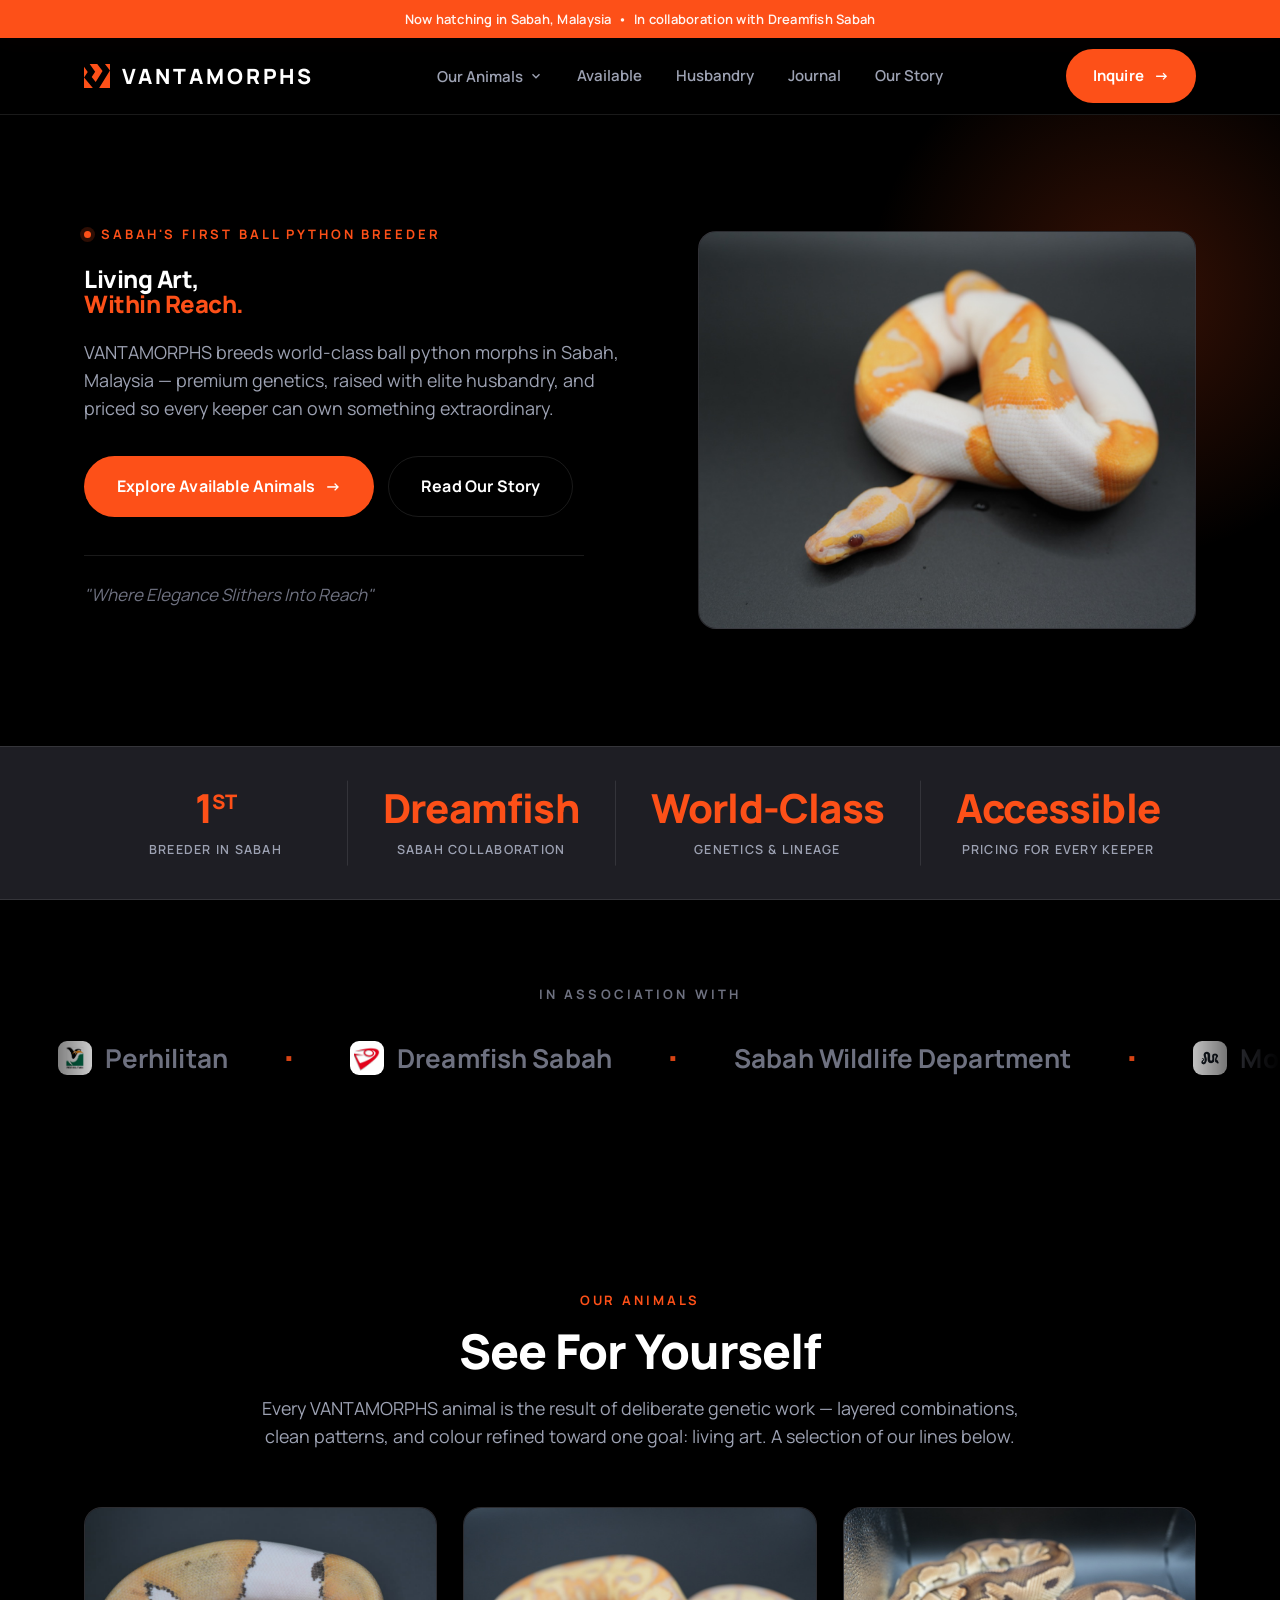
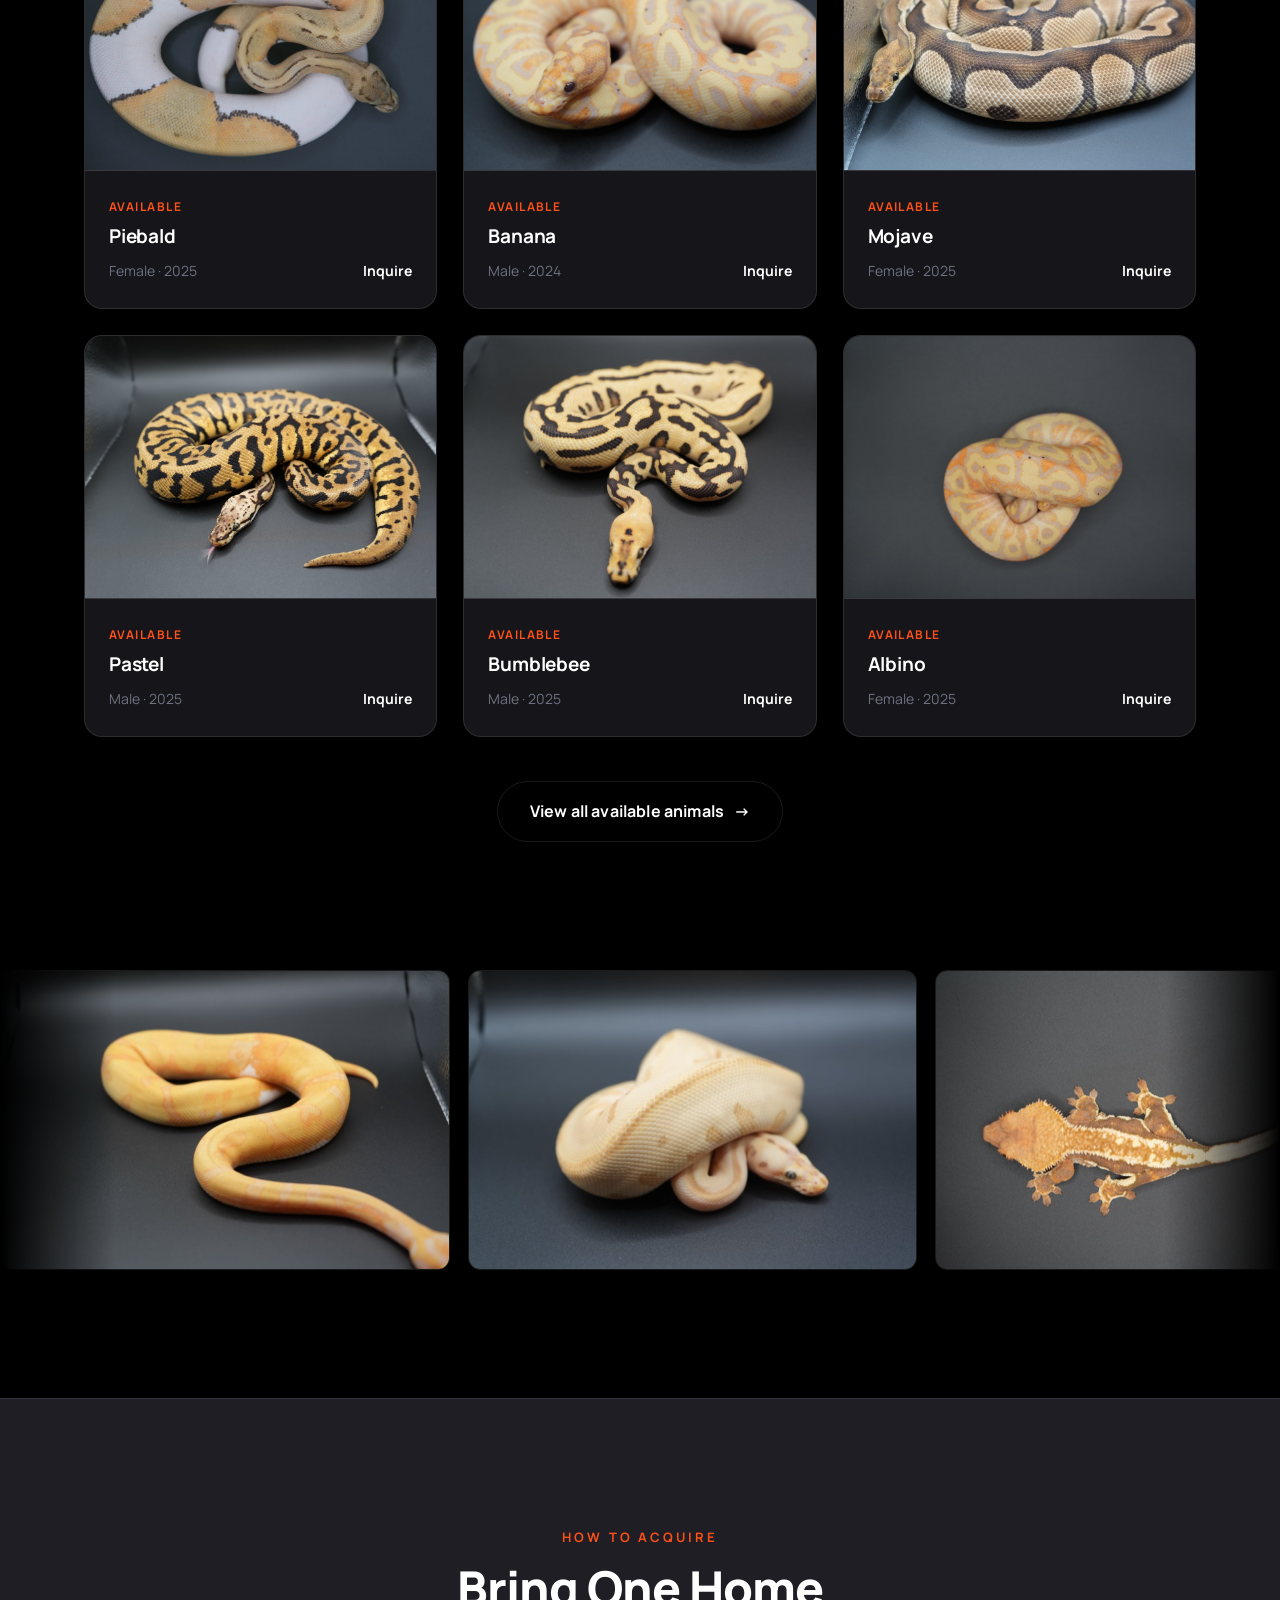
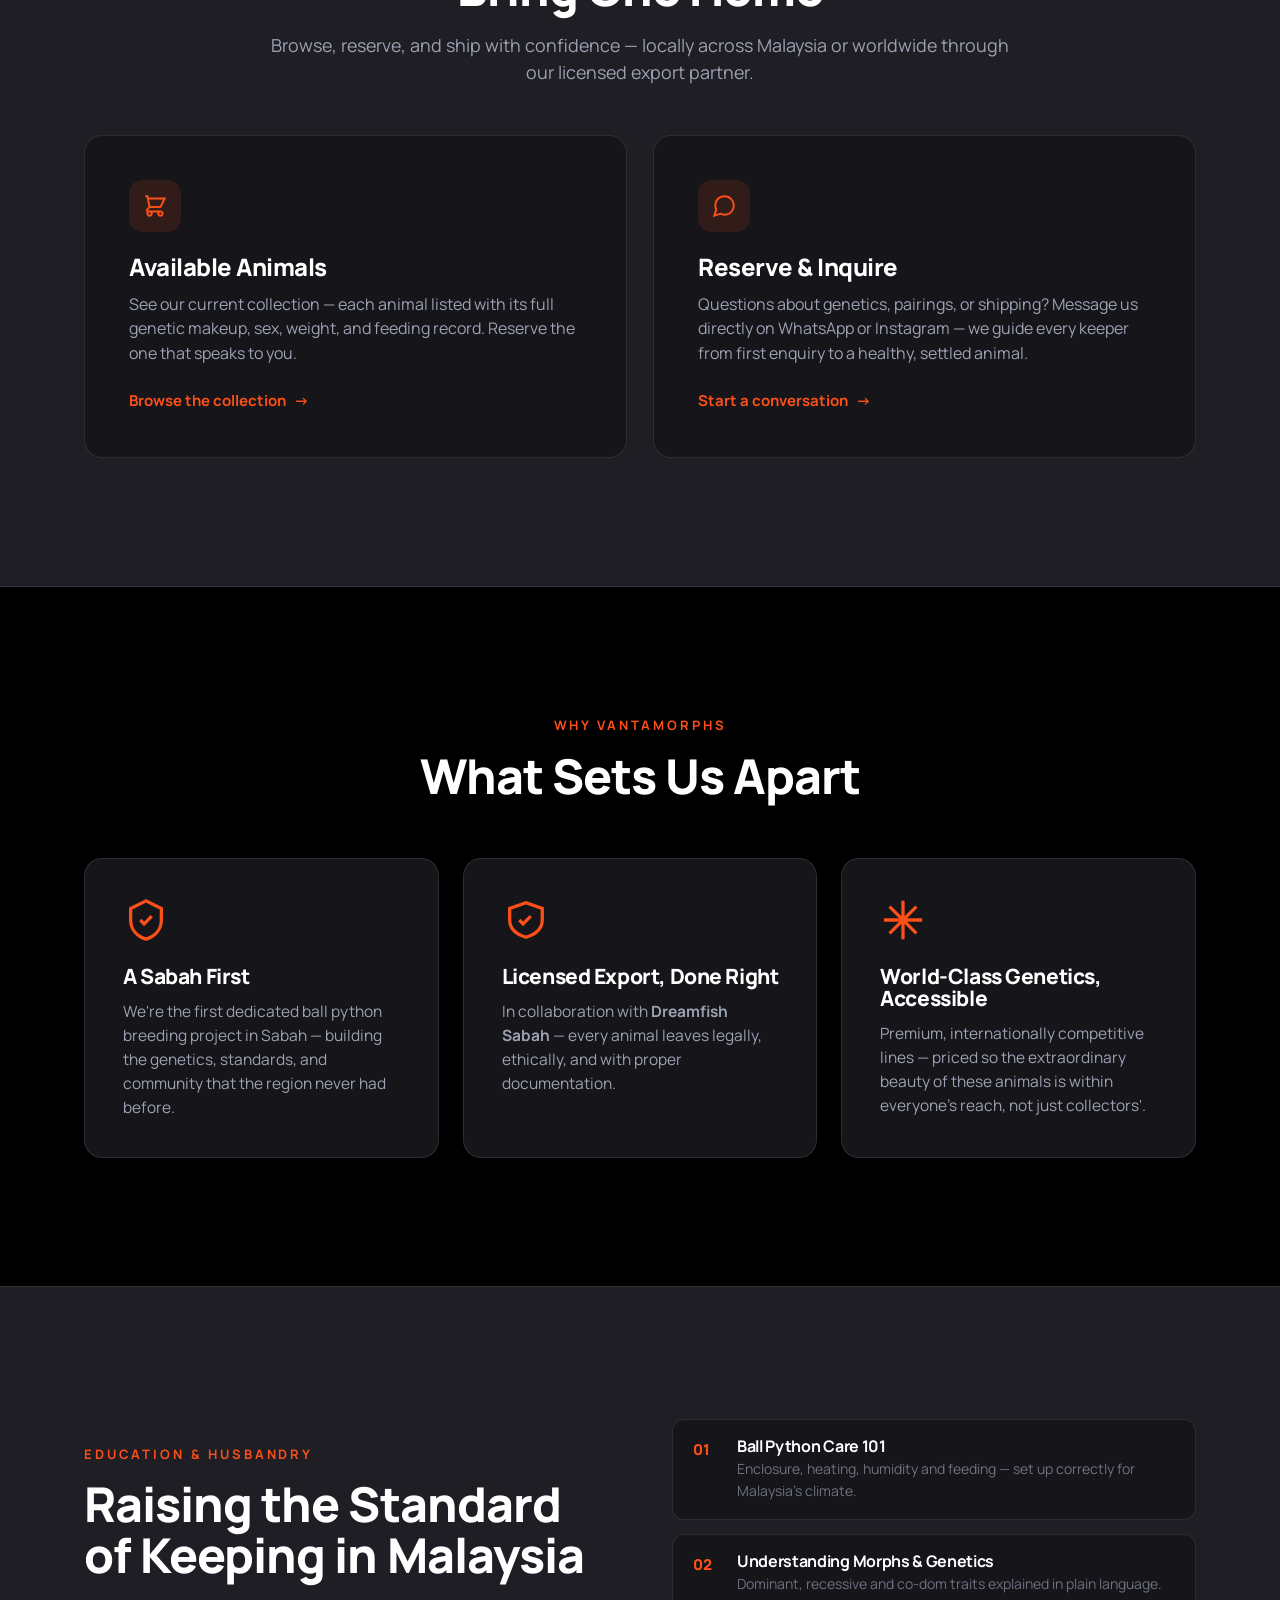
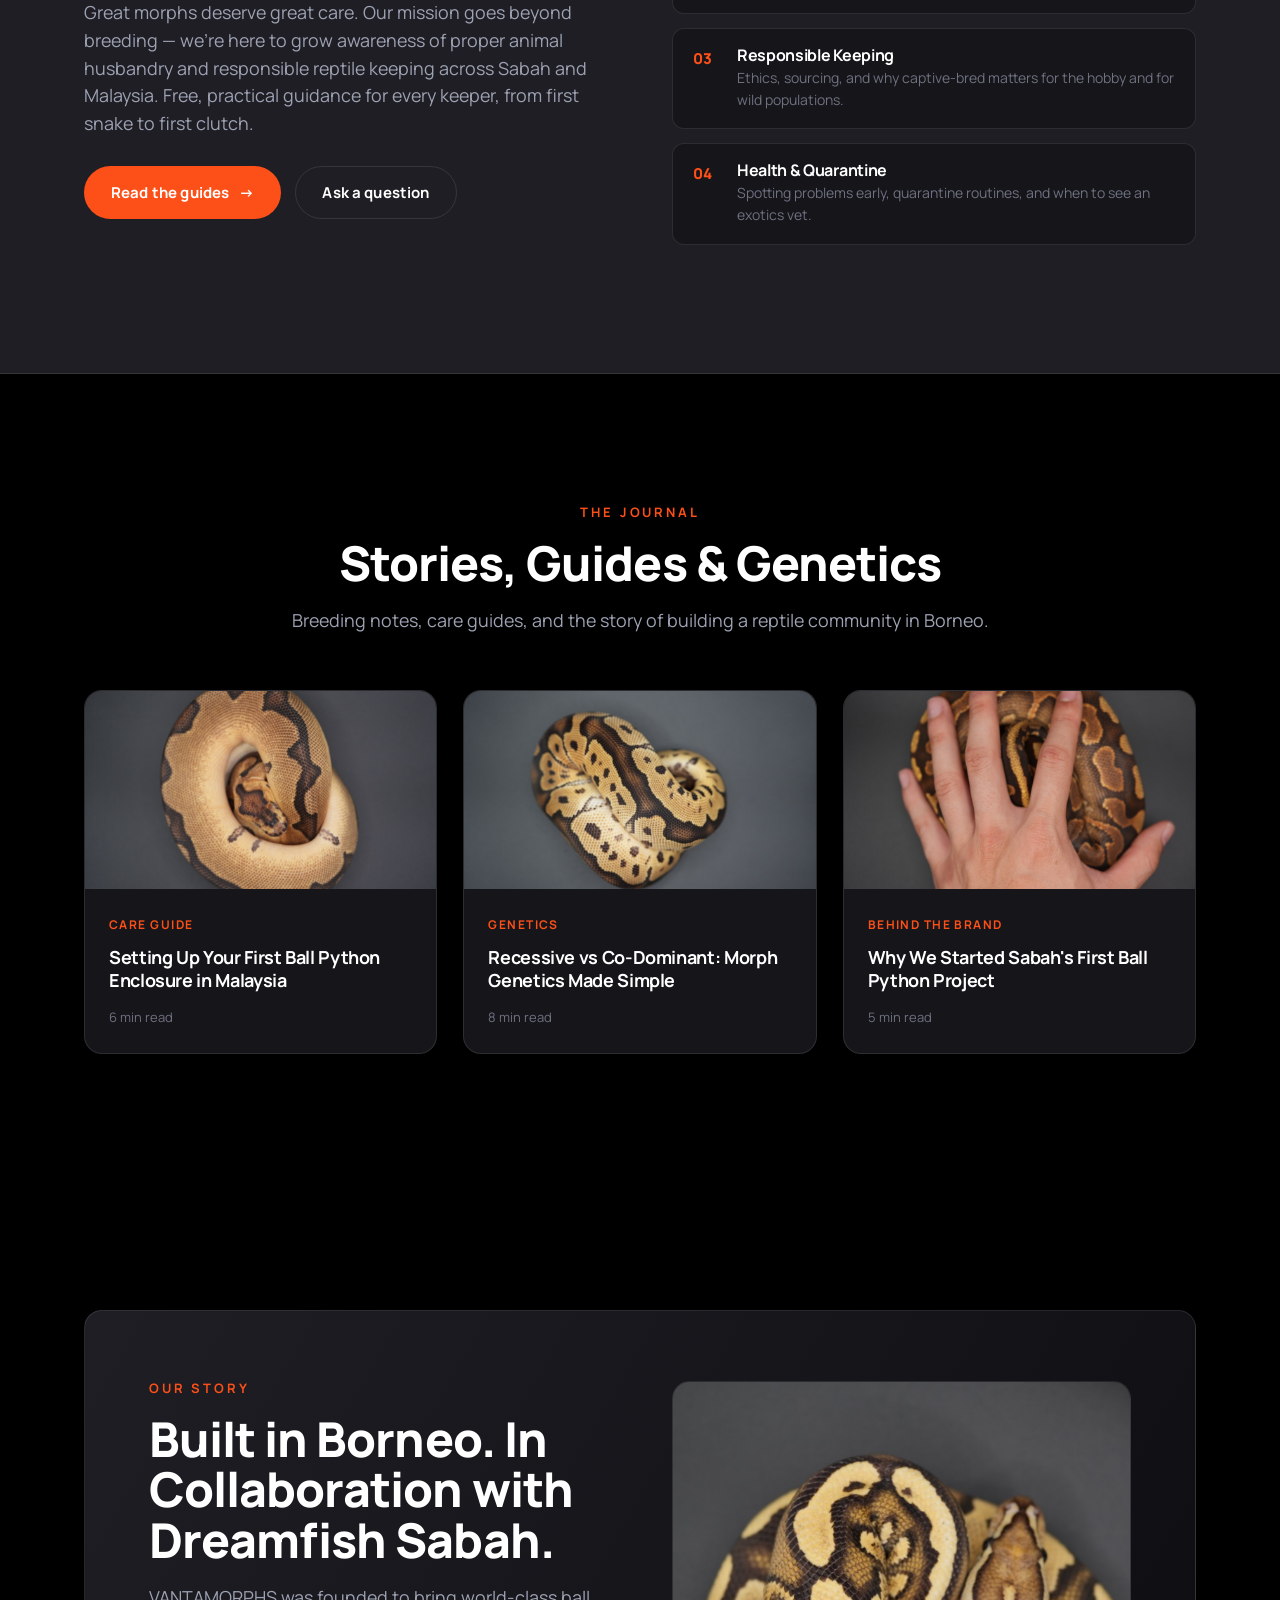
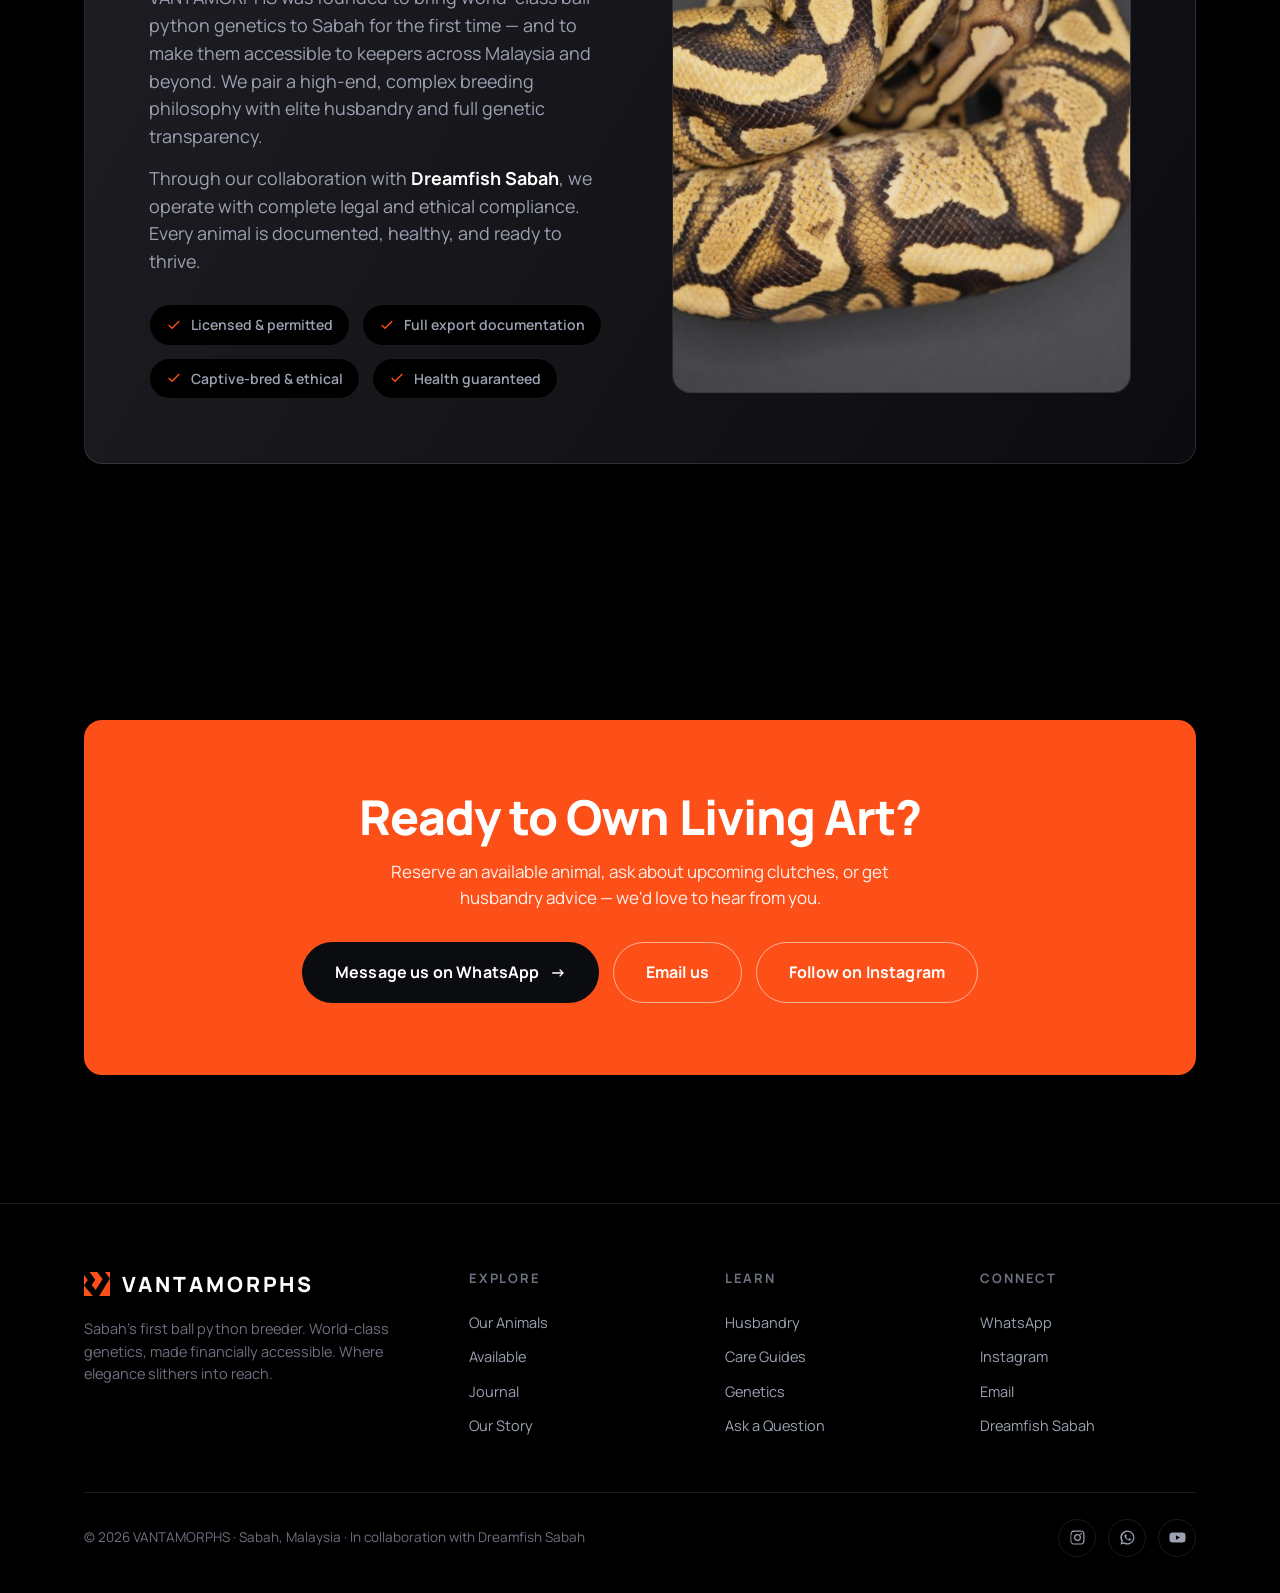
==== commit 5ce23d44: "Point every contact CTA at a prefilled WhatsApp message or email to vantamorphs@gmail.com Co-Authore" ====
--- a/index.html
+++ b/index.html
@@ -54,9 +54,9 @@
 
       <nav class="nav-links" aria-label="Primary">
         <div class="nav-item has-drop">
-          <a href="ball-pythons.html" class="drop-trigger" aria-haspopup="true" aria-expanded="false">Our Animals
+          <button type="button" class="drop-trigger" aria-haspopup="true" aria-expanded="false">Our Animals
             <svg class="chev" viewBox="0 0 24 24" fill="none" stroke="currentColor" stroke-width="2.4" aria-hidden="true"><path d="m6 9 6 6 6-6"/></svg>
-          </a>
+          </button>
           <div class="drop" role="menu">
             <a href="ball-pythons.html" role="menuitem">Ball Pythons</a>
             <a href="crested-geckos.html" role="menuitem">Crested Geckos</a>
@@ -69,7 +69,7 @@
       </nav>
 
       <div class="nav-actions">
-        <a href="#contact" class="btn btn-primary">Inquire <span class="arrow">→</span></a>
+        <a href="https://wa.me/601119520000?text=Hi%20VANTAMORPHS%21%20I%27d%20like%20to%20make%20an%20enquiry." target="_blank" rel="noopener" class="btn btn-primary">Inquire <span class="arrow">→</span></a>
         <button class="nav-toggle" aria-label="Open menu" aria-expanded="false" id="navToggle">
           <svg viewBox="0 0 24 24" fill="none" stroke-width="2"><path d="M3 6h18M3 12h18M3 18h18"/></svg>
         </button>
@@ -83,7 +83,7 @@
       <a href="#education">Husbandry</a>
       <a href="#journal">Journal</a>
       <a href="#story">Our Story</a>
-      <a href="#contact" class="btn btn-primary">Inquire →</a>
+      <a href="https://wa.me/601119520000?text=Hi%20VANTAMORPHS%21%20I%27d%20like%20to%20make%20an%20enquiry." target="_blank" rel="noopener" class="btn btn-primary">Inquire →</a>
     </div>
   </header>
 
@@ -245,13 +245,13 @@
             <div class="pico"><svg viewBox="0 0 24 24" stroke-width="1.8"><path d="M3 3h2l.4 2M7 13h10l4-8H5.4M7 13L5.4 5M7 13l-2.3 2.3A1 1 0 0 0 5.4 17H17M17 17a2 2 0 1 0 0 4 2 2 0 0 0 0-4ZM9 19a2 2 0 1 1-4 0 2 2 0 0 1 4 0Z"/></svg></div>
             <h3>Available Animals</h3>
             <p>See our current collection — each animal listed with its full genetic makeup, sex, weight, and feeding record. Reserve the one that speaks to you.</p>
-            <a href="#contact" class="link">Browse the collection <span class="arrow">→</span></a>
+            <a href="ball-pythons.html" class="link">Browse the collection <span class="arrow">→</span></a>
           </article>
           <article class="panel reveal">
             <div class="pico"><svg viewBox="0 0 24 24" stroke-width="1.8"><path d="M21 11.5a8.38 8.38 0 0 1-.9 3.8 8.5 8.5 0 0 1-7.6 4.7 8.38 8.38 0 0 1-3.8-.9L3 21l1.9-5.7a8.38 8.38 0 0 1-.9-3.8 8.5 8.5 0 0 1 4.7-7.6 8.38 8.38 0 0 1 3.8-.9h.5a8.48 8.48 0 0 1 8 8v.5Z"/></svg></div>
             <h3>Reserve &amp; Inquire</h3>
             <p>Questions about genetics, pairings, or shipping? Message us directly on WhatsApp or Instagram — we guide every keeper from first enquiry to a healthy, settled animal.</p>
-            <a href="#contact" class="link">Start a conversation <span class="arrow">→</span></a>
+            <a href="https://wa.me/601119520000?text=Hi%20VANTAMORPHS%21%20I%27m%20interested%20in%20your%20available%20ball%20pythons." target="_blank" rel="noopener" class="link">Start a conversation <span class="arrow">→</span></a>
           </article>
         </div>
       </div>
@@ -293,7 +293,7 @@
           <p class="lead" style="margin-top:18px;">Great morphs deserve great care. Our mission goes beyond breeding — we're here to grow awareness of proper animal husbandry and responsible reptile keeping across Sabah and Malaysia. Free, practical guidance for every keeper, from first snake to first clutch.</p>
           <div class="hero-cta" style="margin-top:28px;">
             <a href="#journal" class="btn btn-primary">Read the guides <span class="arrow">→</span></a>
-            <a href="#contact" class="btn btn-ghost">Ask a question</a>
+            <a href="https://wa.me/601119520000?text=Hi%20VANTAMORPHS%21%20I%20have%20a%20husbandry%20question." target="_blank" rel="noopener" class="btn btn-ghost">Ask a question</a>
           </div>
         </div>
         <div class="reveal">
@@ -377,6 +377,7 @@
           <p>Reserve an available animal, ask about upcoming clutches, or get husbandry advice — we'd love to hear from you.</p>
           <div class="hero-cta" style="justify-content:center;">
             <a href="https://wa.me/601119520000?text=Hi%20VANTAMORPHS!%20I%27m%20interested%20in%20your%20available%20ball%20pythons." target="_blank" rel="noopener" class="btn btn-primary btn-lg">Message us on WhatsApp <span class="arrow">→</span></a>
+            <a href="mailto:vantamorphs@gmail.com?subject=Enquiry%20%E2%80%94%20VANTAMORPHS&amp;body=Hi%20VANTAMORPHS%2C%0A%0AI%27d%20like%20to%20enquire%20about%3A%0A%0A" class="btn btn-ghost btn-lg">Email us</a>
             <a href="https://www.instagram.com/vantamorphs?igsh=d3V2ZWpobHlqMTlh&amp;utm_source=qr" target="_blank" rel="noopener" class="btn btn-ghost btn-lg">Follow on Instagram</a>
           </div>
         </div>
@@ -414,13 +415,13 @@
           <a href="#education">Husbandry</a>
           <a href="#journal">Care Guides</a>
           <a href="#journal">Genetics</a>
-          <a href="#contact">Ask a Question</a>
+          <a href="https://wa.me/601119520000?text=Hi%20VANTAMORPHS%21%20I%20have%20a%20husbandry%20question." target="_blank" rel="noopener">Ask a Question</a>
         </div>
         <div class="footer-col">
           <h5>Connect</h5>
           <a href="https://wa.me/601119520000?text=Hi%20VANTAMORPHS!%20I%27m%20interested%20in%20your%20available%20ball%20pythons." target="_blank" rel="noopener">WhatsApp</a>
           <a href="https://www.instagram.com/vantamorphs?igsh=d3V2ZWpobHlqMTlh&amp;utm_source=qr" target="_blank" rel="noopener">Instagram</a>
-          <a href="#contact">Email</a>
+          <a href="mailto:vantamorphs@gmail.com?subject=Enquiry%20%E2%80%94%20VANTAMORPHS&amp;body=Hi%20VANTAMORPHS%2C%0A%0AI%27d%20like%20to%20enquire%20about%3A%0A%0A">Email</a>
           <a href="https://www.facebook.com/profile.php?id=100057037767189" target="_blank" rel="noopener">Dreamfish Sabah</a>
         </div>
       </div>
--- a/styles.css
+++ b/styles.css
@@ -63,8 +63,9 @@
 img, svg { display: block; max-width: 100%; }
 a { color: inherit; text-decoration: none; }
 ul { list-style: none; }
-/* Form controls & buttons don't inherit fonts by default — force Manrope everywhere */
-button, input, select, textarea { font: inherit; }
+/* Form controls & buttons inherit neither font nor colour by default —
+   without `color` they render as black `buttontext`, invisible on the dark theme. */
+button, input, select, textarea { font: inherit; color: inherit; }
 
 /* ---------- Type scale (64/48/32/24/18/16) ---------- */
 h1, h2, h3, h4 { font-weight: 800; line-height: 1.06; letter-spacing: -.02em; }
@@ -148,6 +149,8 @@
   display: inline-flex; align-items: center; gap: 6px;
   font-size: 15px; font-weight: 600; color: var(--text-dim);
   transition: color .2s var(--ease); cursor: pointer;
+  /* it's a <button>: strip chrome so it reads as a nav link */
+  background: none; border: 0; padding: 0; line-height: inherit; font-family: inherit;
 }
 .nav-item:hover .drop-trigger, .nav-item.open .drop-trigger { color: var(--text); }
 .nav-item .chev { width: 14px; height: 14px; transition: transform .3s var(--ease); }
@@ -225,7 +228,10 @@
 .lb-strip button.is-active { opacity: 1; border-color: var(--orange); }
 
 /* card used as a button */
-button.card { display: block; width: 100%; text-align: left; padding: 0; border: 1px solid var(--line); font: inherit; cursor: pointer; }
+button.card { display: block; width: 100%; text-align: left; padding: 0; border: 1px solid var(--line); font: inherit; color: var(--text); cursor: pointer; }
+button.card h3 { color: var(--text); }
+button.card .meta span { color: var(--text-dim); }
+button.card .meta .price { color: var(--text); }
 
 /* ---------- Hero ---------- */
 .hero { position: relative; padding-block: clamp(56px, 9vw, 104px); overflow: hidden; }
@@ -360,6 +366,8 @@
 .card-body { padding: 22px 24px 26px; }
 .card-body .tag { font-size: 12px; font-weight: 700; letter-spacing: .12em; text-transform: uppercase; color: var(--orange); }
 .card-body h3 { font-size: 19px; font-weight: 700; margin-top: 8px; letter-spacing: -.01em; }
+/* no "Available" tag above it — the name is the label, so it leads the card */
+.card-body h3:first-child { margin-top: 0; line-height: 1.25; }
 .card-body .meta { margin-top: 14px; display: flex; justify-content: space-between; align-items: center; color: var(--text-mute); font-size: 14px; }
 .card-body .price { color: var(--text); font-weight: 700; }
 
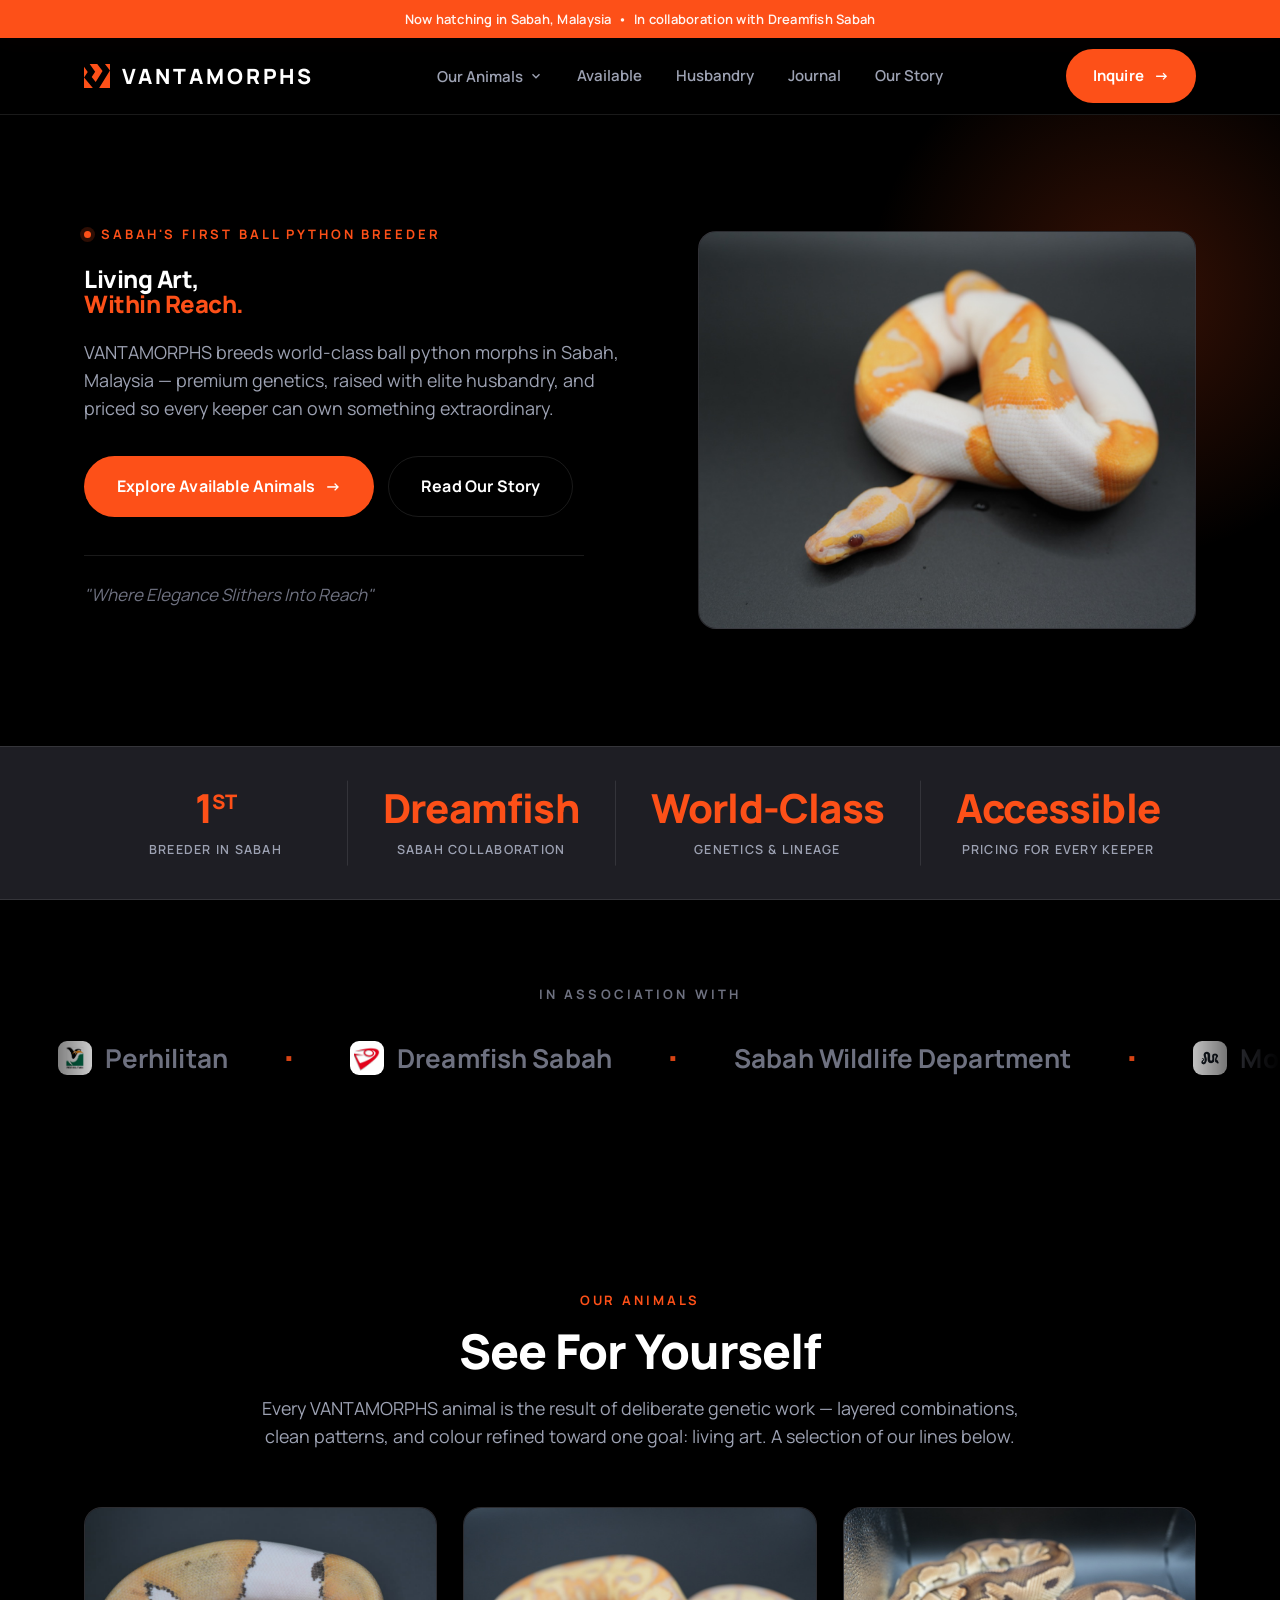
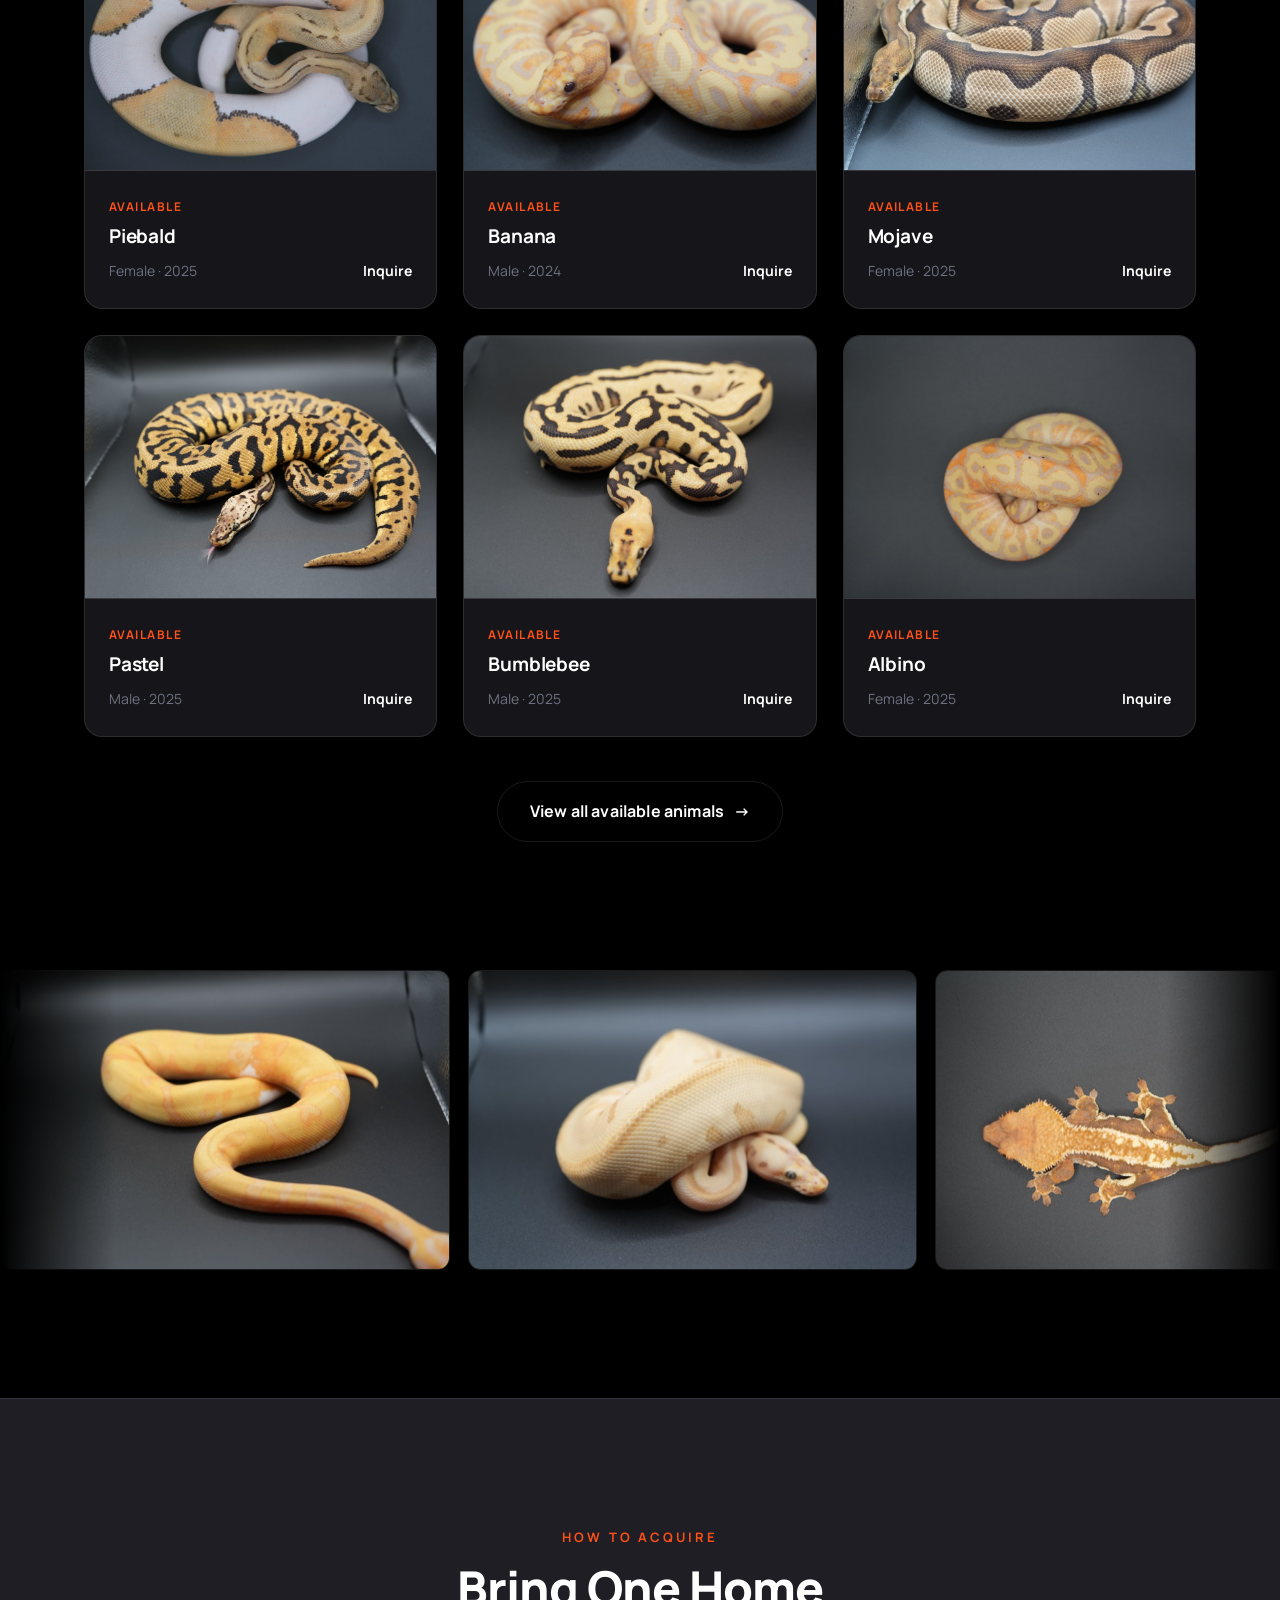
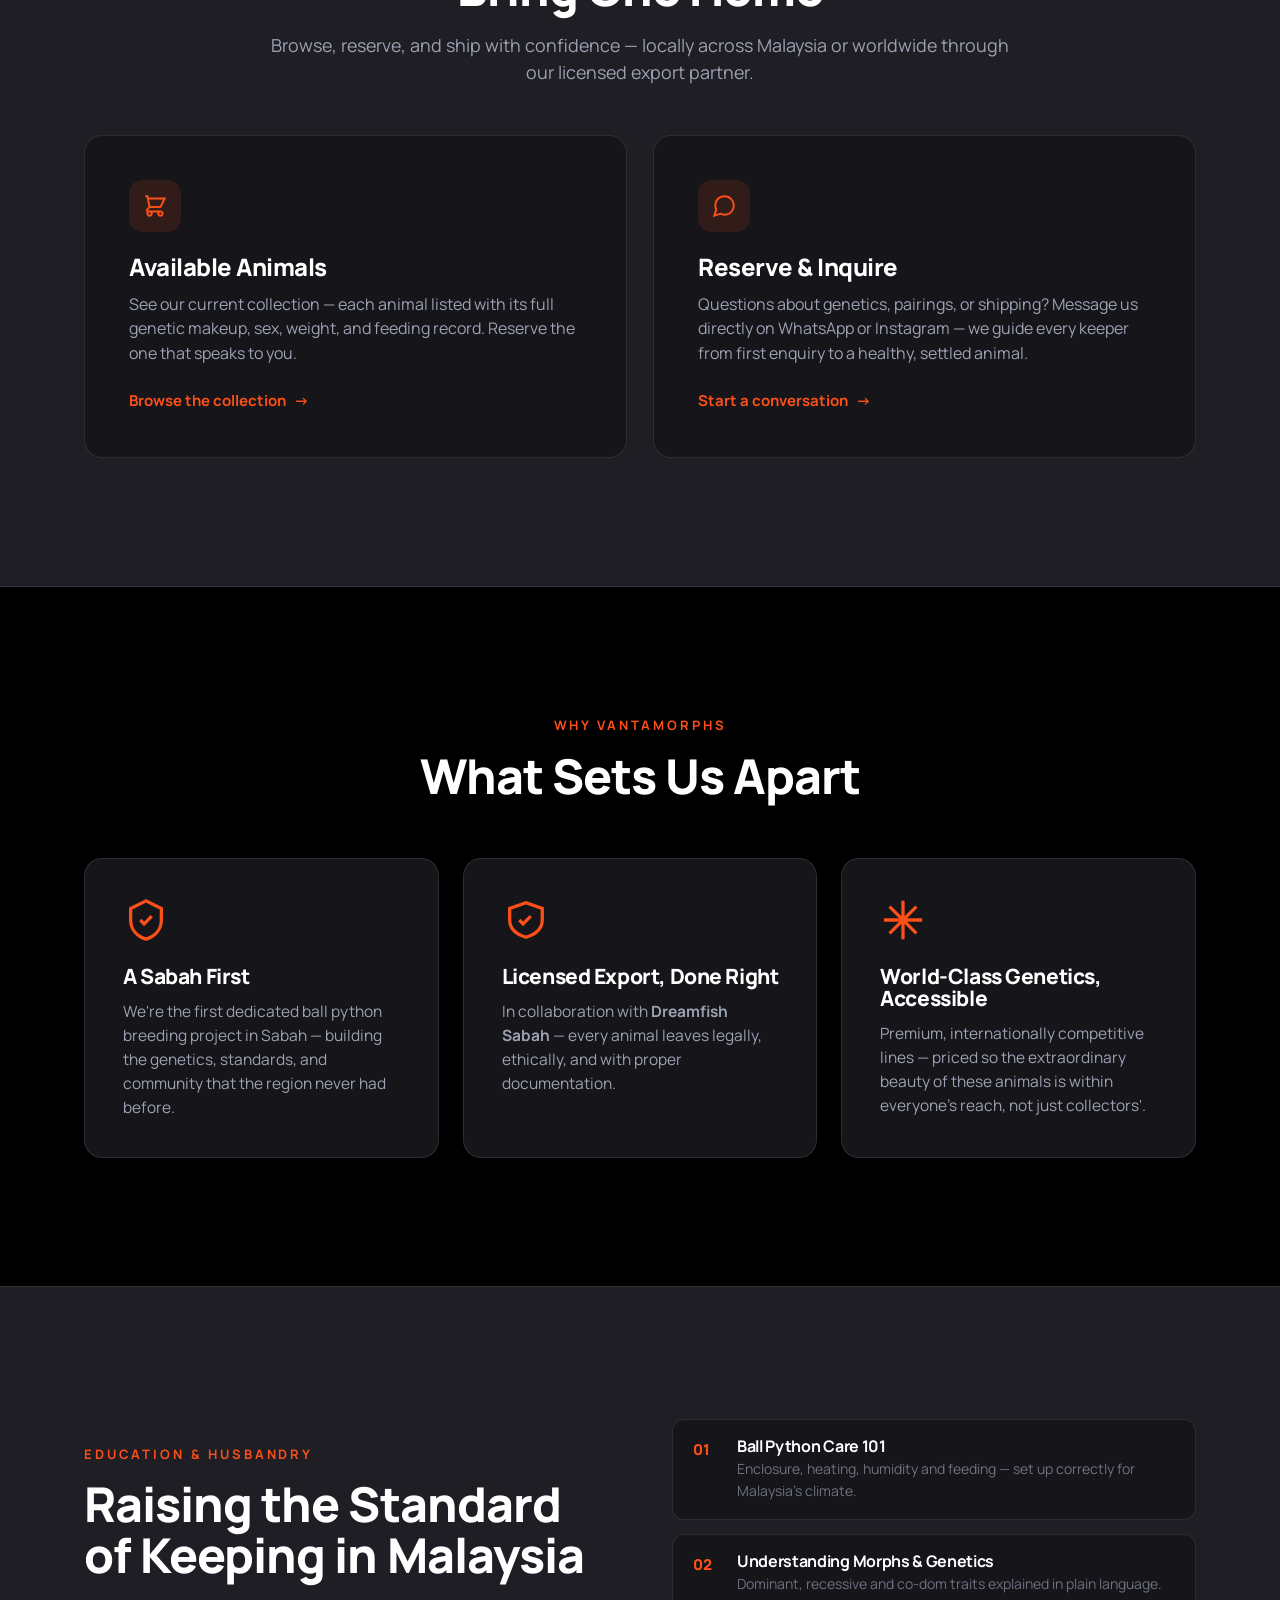
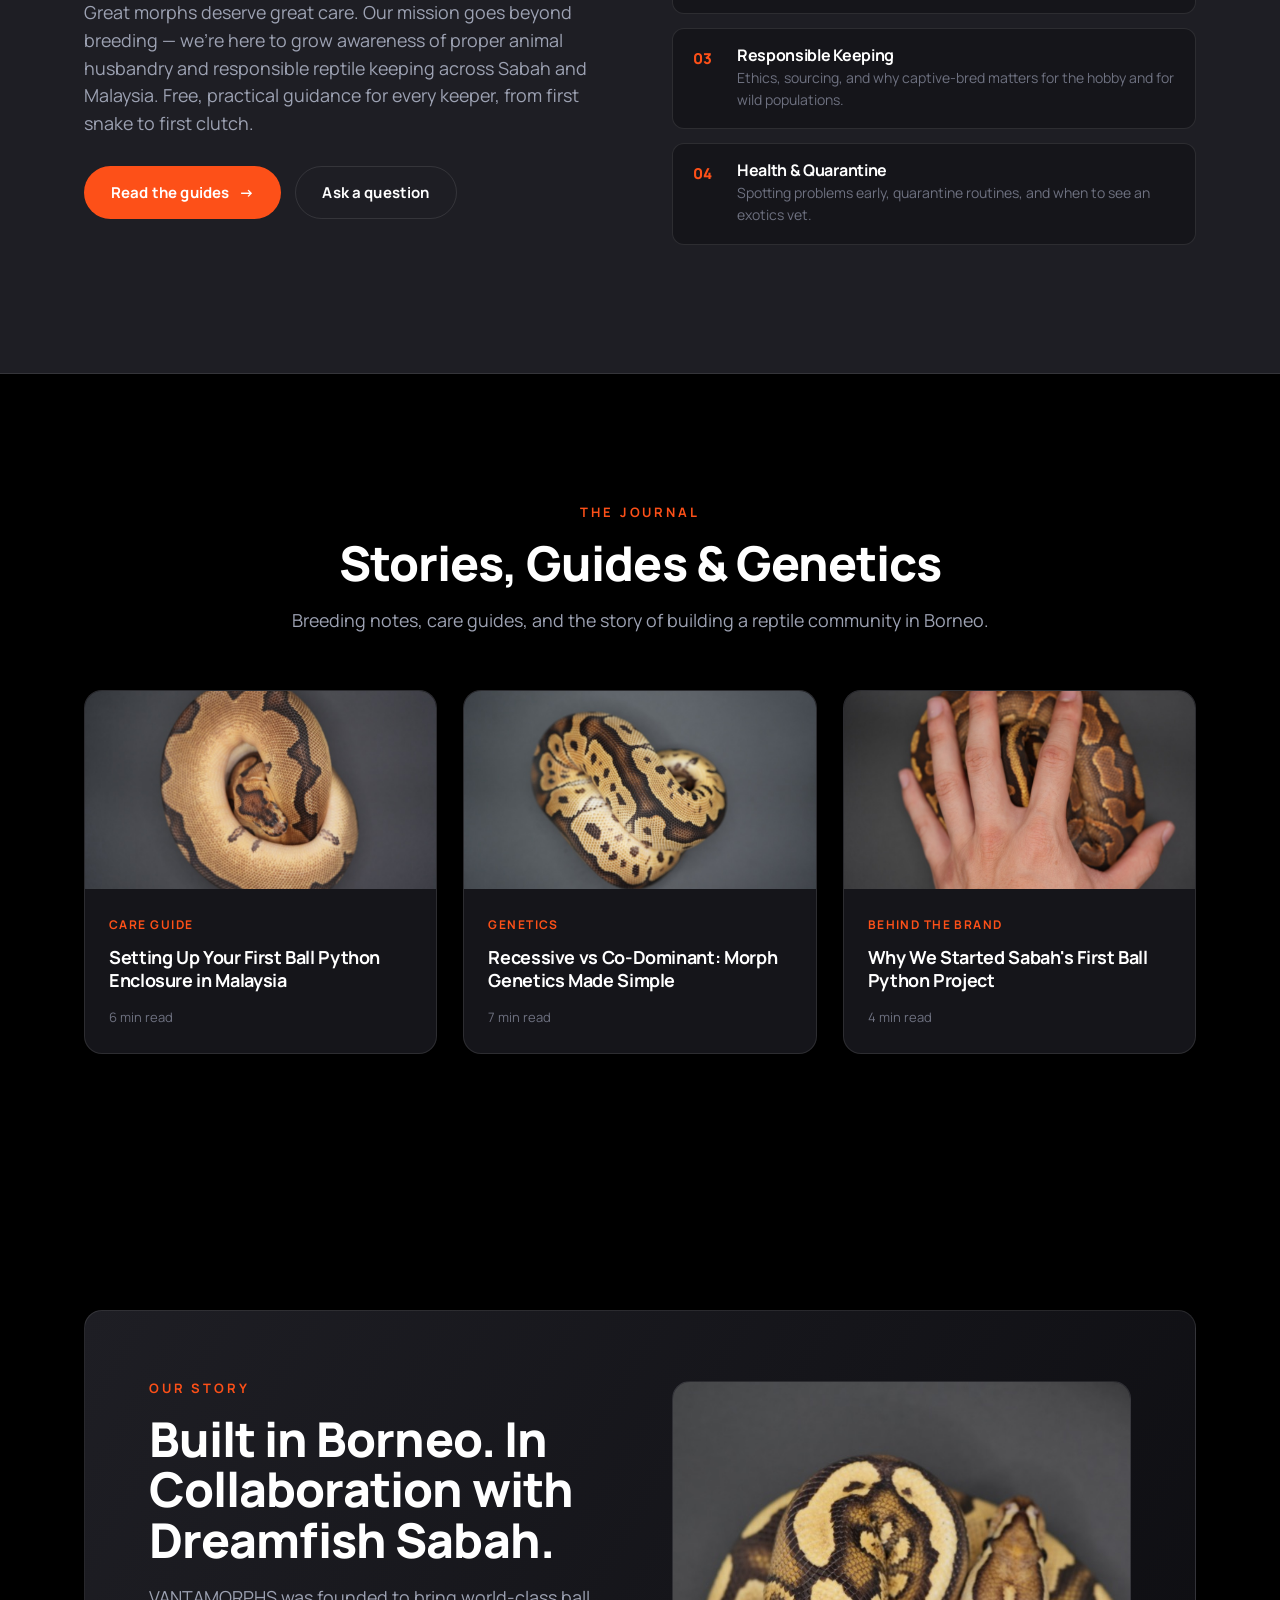
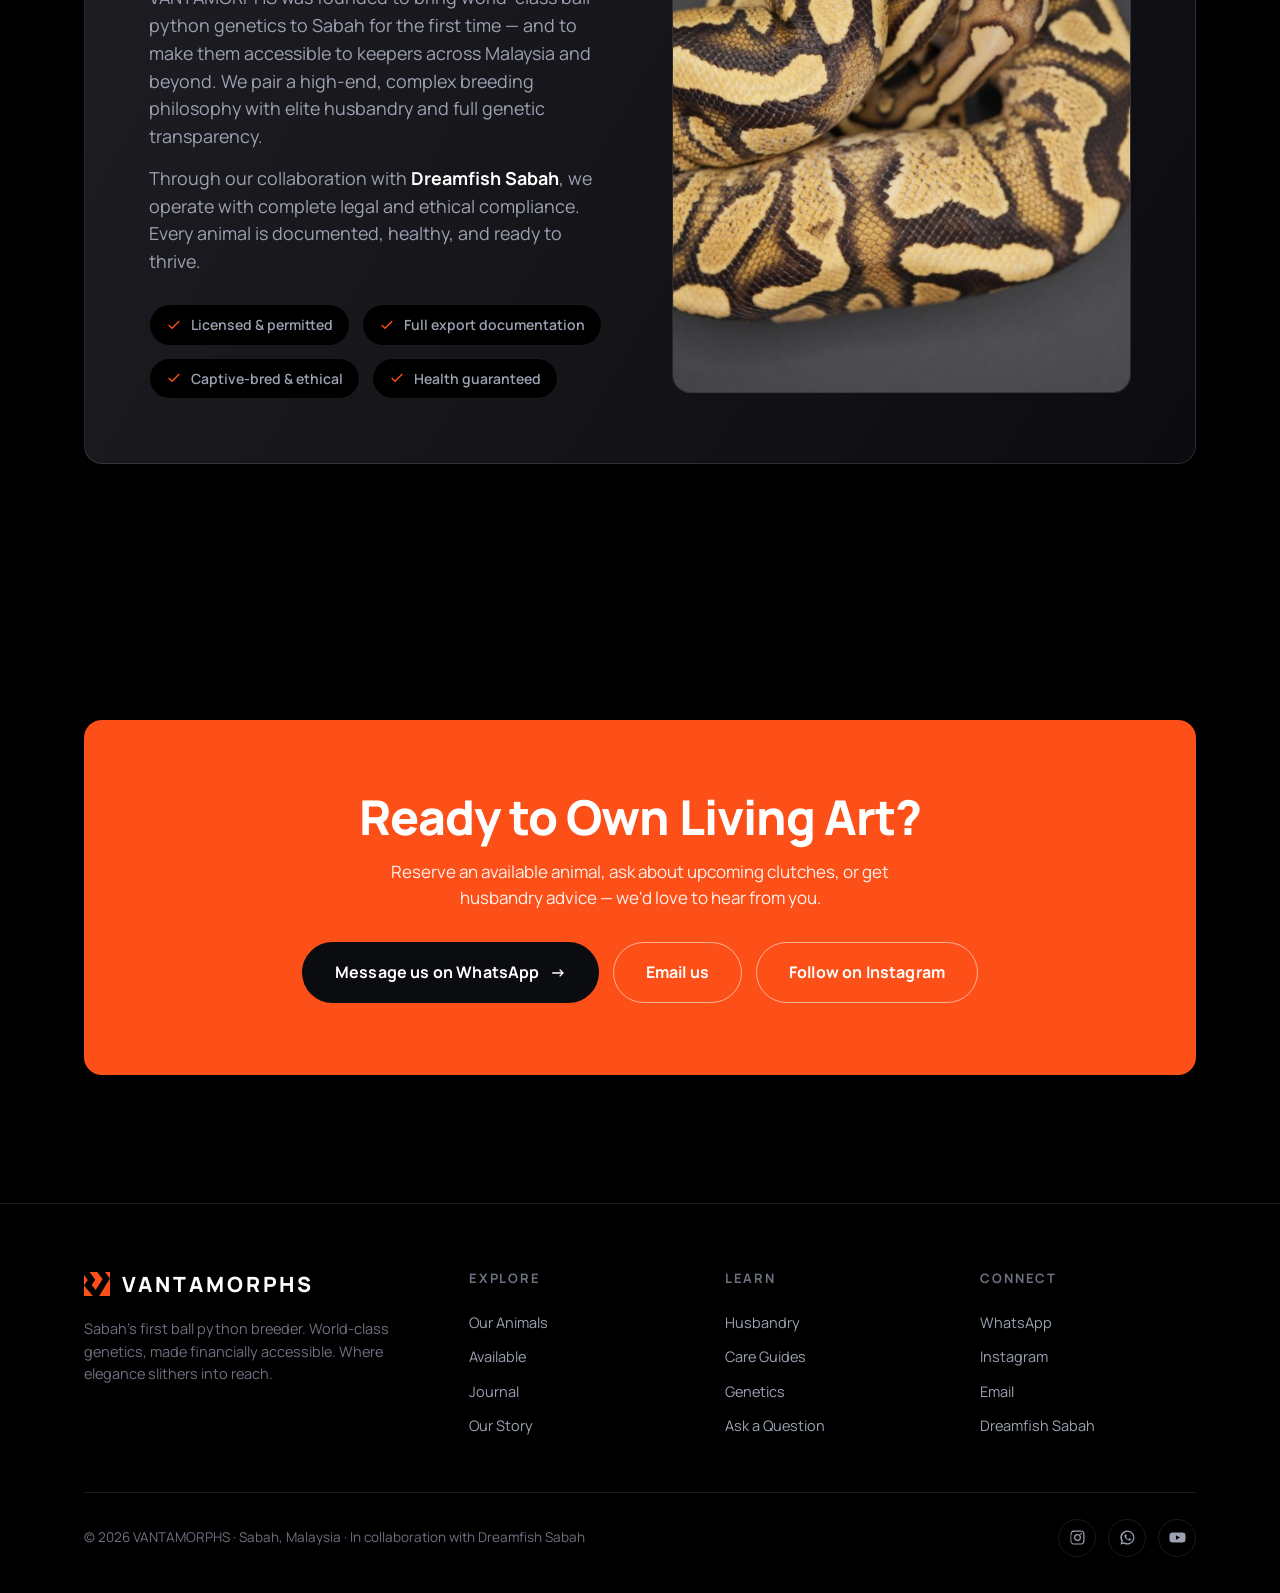
==== commit 4191fd3d: "Write the three Journal articles: enclosure setup, morph genetics, our story - Full article template" ====
--- a/index.html
+++ b/index.html
@@ -316,30 +316,30 @@
           <p class="lead">Breeding notes, care guides, and the story of building a reptile community in Borneo.</p>
         </div>
         <div class="posts">
-          <article class="post reveal">
+          <a class="post reveal" href="journal-enclosure-setup.html">
             <div class="ph"><img src="assets/photo-care.jpg" alt="Ball python resting in a loose coil" loading="lazy" /></div>
             <div class="post-body">
               <span class="cat">Care Guide</span>
               <h3>Setting Up Your First Ball Python Enclosure in Malaysia</h3>
               <p class="rt">6 min read</p>
             </div>
-          </article>
-          <article class="post reveal">
+          </a>
+          <a class="post reveal" href="journal-morph-genetics.html">
             <div class="ph"><img src="assets/photo-genetics.jpg" alt="Bold cream and chocolate patterned ball python" loading="lazy" /></div>
             <div class="post-body">
               <span class="cat">Genetics</span>
               <h3>Recessive vs Co-Dominant: Morph Genetics Made Simple</h3>
-              <p class="rt">8 min read</p>
-            </div>
-          </article>
-          <article class="post reveal">
+              <p class="rt">7 min read</p>
+            </div>
+          </a>
+          <a class="post reveal" href="journal-our-story.html">
             <div class="ph"><img src="assets/photo-story-hand.jpg" alt="Keeper's hand gently resting on a coiled ball python" loading="lazy" /></div>
             <div class="post-body">
               <span class="cat">Behind the Brand</span>
               <h3>Why We Started Sabah's First Ball Python Project</h3>
-              <p class="rt">5 min read</p>
-            </div>
-          </article>
+              <p class="rt">4 min read</p>
+            </div>
+          </a>
         </div>
       </div>
     </section>
@@ -413,8 +413,8 @@
         <div class="footer-col">
           <h5>Learn</h5>
           <a href="#education">Husbandry</a>
-          <a href="#journal">Care Guides</a>
-          <a href="#journal">Genetics</a>
+          <a href="journal-enclosure-setup.html">Care Guides</a>
+          <a href="journal-morph-genetics.html">Genetics</a>
           <a href="https://wa.me/601119520000?text=Hi%20VANTAMORPHS%21%20I%20have%20a%20husbandry%20question." target="_blank" rel="noopener">Ask a Question</a>
         </div>
         <div class="footer-col">
--- a/styles.css
+++ b/styles.css
@@ -176,6 +176,95 @@
 .drop a:hover { background: rgba(253,80,24,.12); color: var(--orange); }
 @media (prefers-reduced-motion: reduce) { .drop { transition: none; } }
 
+/* ============================================================
+   ARTICLE / JOURNAL PAGES
+   ============================================================ */
+.article-head { padding-block: clamp(48px, 7vw, 88px) 0; }
+.article-head .wrap { max-width: 820px; }
+.article-head .eyebrow { display: block; margin-bottom: 18px; }
+.article-head h1 { font-size: clamp(32px, 5.2vw, 56px); line-height: 1.06; }
+.article-meta {
+  display: flex; flex-wrap: wrap; align-items: center; gap: 10px 16px;
+  margin-top: 26px; padding-top: 22px; border-top: 1px solid var(--line);
+  font-size: 14px; color: var(--text-mute);
+}
+.article-meta .dot-sep { width: 4px; height: 4px; border-radius: 50%; background: var(--text-mute); }
+.article-hero { margin-top: clamp(32px, 5vw, 52px); }
+.article-hero .wrap { max-width: 1080px; }
+.article-hero img {
+  width: 100%; border-radius: var(--radius); border: 1px solid var(--line);
+  aspect-ratio: 16 / 9; object-fit: cover;
+}
+.article-hero figcaption, .prose figcaption {
+  margin-top: 12px; font-size: 13.5px; color: var(--text-mute); text-align: center;
+}
+
+/* ---------- Prose ---------- */
+.prose { max-width: 720px; margin: 0 auto; padding-block: clamp(44px, 6vw, 72px); }
+.prose > * + * { margin-top: 26px; }
+.prose p { font-size: 17.5px; line-height: 1.75; color: var(--text-dim); }
+.prose p strong { color: var(--text); font-weight: 700; }
+.prose .lede { font-size: clamp(19px, 2.2vw, 22px); line-height: 1.6; color: var(--text); font-weight: 500; }
+.prose h2 {
+  font-size: clamp(24px, 3.2vw, 32px); margin-top: 56px; letter-spacing: -.02em;
+  padding-top: 26px; border-top: 1px solid var(--line);
+}
+.prose h3 { font-size: clamp(18px, 2.2vw, 21px); margin-top: 38px; color: var(--text); }
+.prose ul, .prose ol { padding-left: 22px; color: var(--text-dim); font-size: 17px; line-height: 1.7; }
+.prose ul { list-style: none; padding-left: 0; }
+.prose ul li { position: relative; padding-left: 26px; margin-top: 12px; }
+.prose ul li::before {
+  content: ""; position: absolute; left: 6px; top: 11px;
+  width: 7px; height: 7px; background: var(--orange); transform: rotate(45deg);
+}
+.prose ol { list-style: decimal; }
+.prose ol li { margin-top: 12px; padding-left: 6px; }
+.prose ol li::marker { color: var(--orange); font-weight: 800; }
+.prose a { color: var(--orange); text-decoration: underline; text-underline-offset: 3px; }
+.prose a:hover { color: var(--orange-600); }
+.prose img { width: 100%; border-radius: var(--radius); border: 1px solid var(--line); }
+.prose figure { margin-top: 38px; }
+
+/* callout / key box */
+.callout {
+  background: var(--bg-soft); border: 1px solid var(--line);
+  border-left: 3px solid var(--orange); border-radius: var(--radius-sm);
+  padding: 24px 26px; margin-top: 38px;
+}
+.callout .callout-title {
+  font-size: 12px; font-weight: 800; letter-spacing: .16em; text-transform: uppercase;
+  color: var(--orange); margin-bottom: 12px;
+}
+.callout p, .callout li { font-size: 16px; }
+.callout > * + * { margin-top: 12px; }
+
+/* pull quote */
+.pullquote {
+  margin: 52px 0; padding: 0 0 0 28px; border-left: 3px solid var(--orange);
+  font-size: clamp(20px, 2.6vw, 26px); font-weight: 700; line-height: 1.4;
+  letter-spacing: -.02em; color: var(--text);
+}
+.pullquote cite { display: block; margin-top: 14px; font-size: 14px; font-weight: 600; font-style: normal; color: var(--text-mute); }
+
+/* spec table */
+.spec-table { width: 100%; border-collapse: collapse; margin-top: 30px; font-size: 16px; }
+.spec-table th, .spec-table td { padding: 14px 16px; text-align: left; border-bottom: 1px solid var(--line); }
+.spec-table th { font-size: 12px; letter-spacing: .12em; text-transform: uppercase; color: var(--orange); font-weight: 800; }
+.spec-table td { color: var(--text-dim); }
+.spec-table td:first-child { color: var(--text); font-weight: 600; }
+.spec-wrap { overflow-x: auto; }
+
+/* article footer CTA + related */
+.article-cta { background: var(--bg-soft); border-block: 1px solid var(--line); }
+.article-cta .wrap { max-width: 720px; text-align: center; }
+.article-cta h2 { font-size: clamp(24px, 3.4vw, 34px); }
+.article-cta p { margin-top: 14px; color: var(--text-dim); }
+.article-cta .hero-cta { justify-content: center; margin-top: 28px; }
+.related { padding-block: clamp(56px, 8vw, 88px); }
+.related h2 { font-size: clamp(20px, 2.6vw, 26px); margin-bottom: 28px; }
+.related-grid { display: grid; grid-template-columns: repeat(2, 1fr); gap: 22px; }
+@media (max-width: 700px) { .related-grid { grid-template-columns: 1fr; } }
+
 /* ---------- Interior page header ---------- */
 .page-head { padding-block: clamp(56px, 8vw, 96px) clamp(32px, 4vw, 52px); }
 .page-head .eyebrow { display: block; margin-bottom: 16px; }
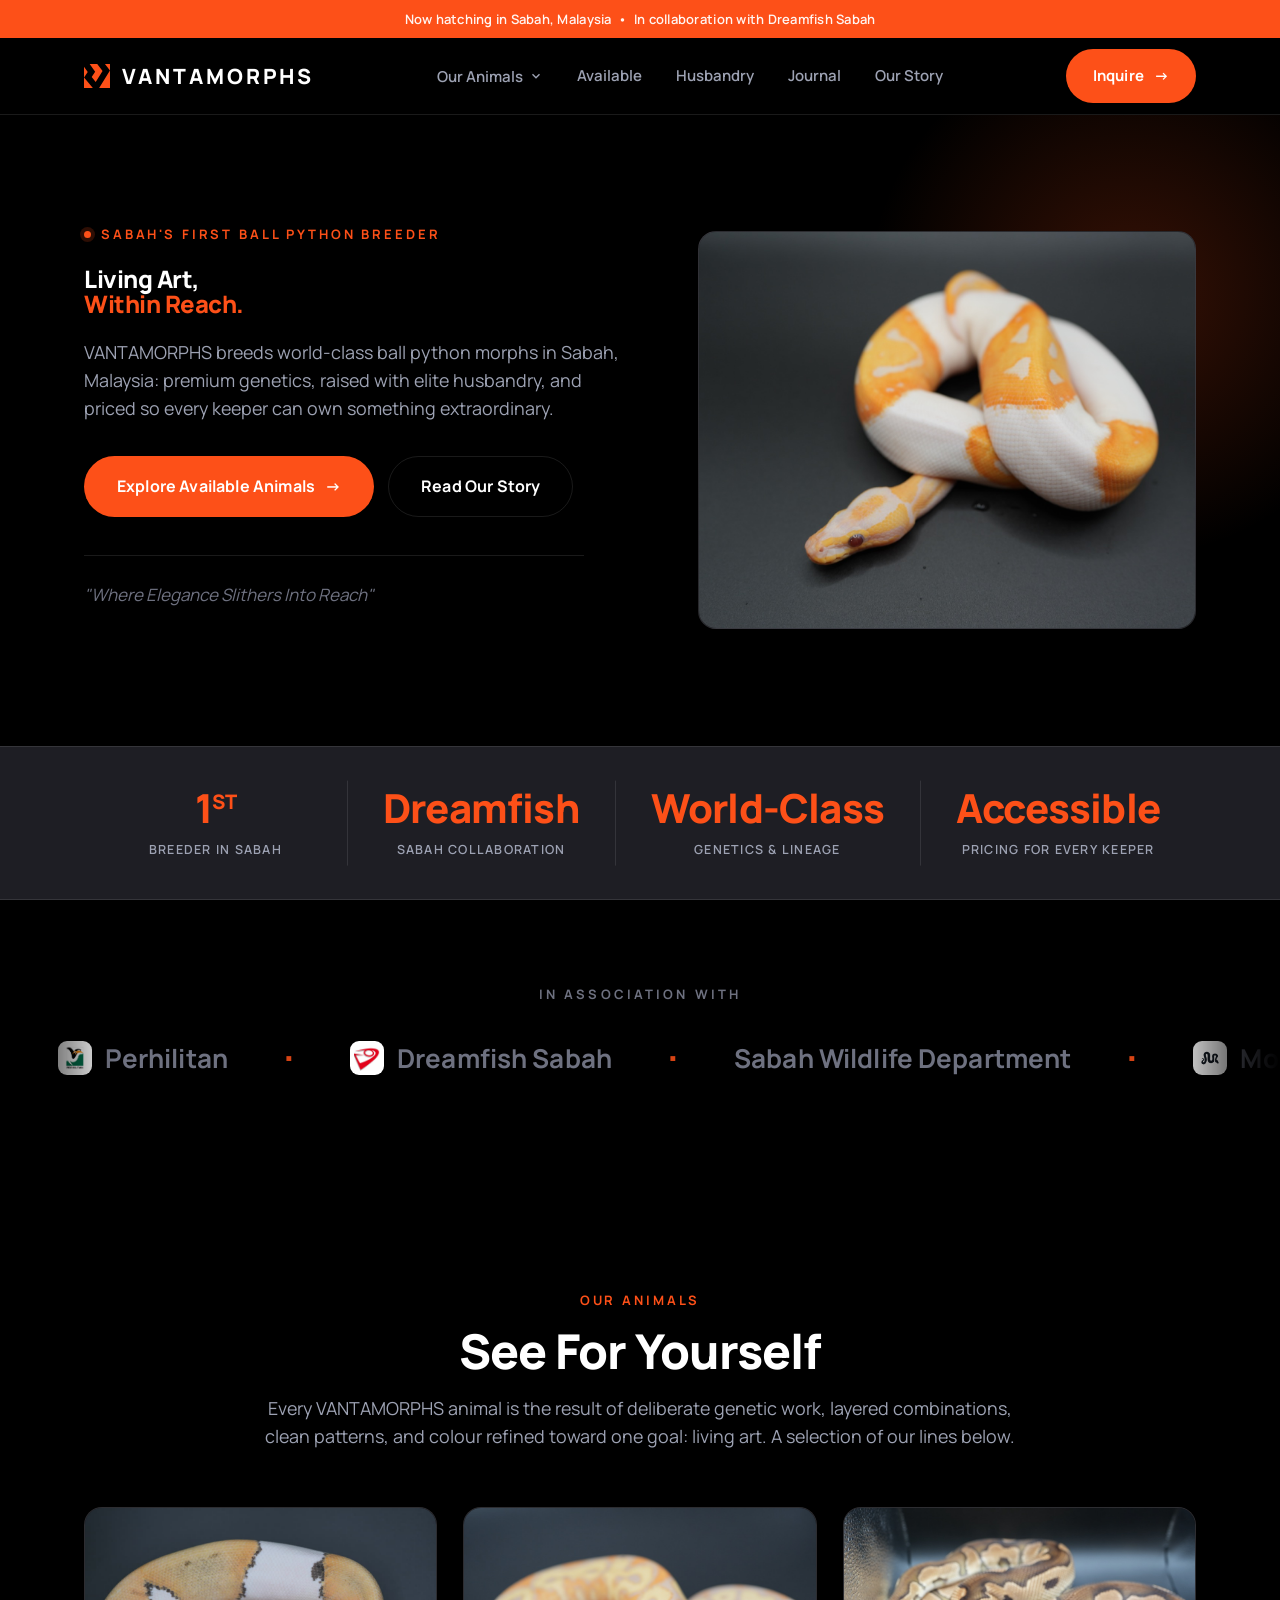
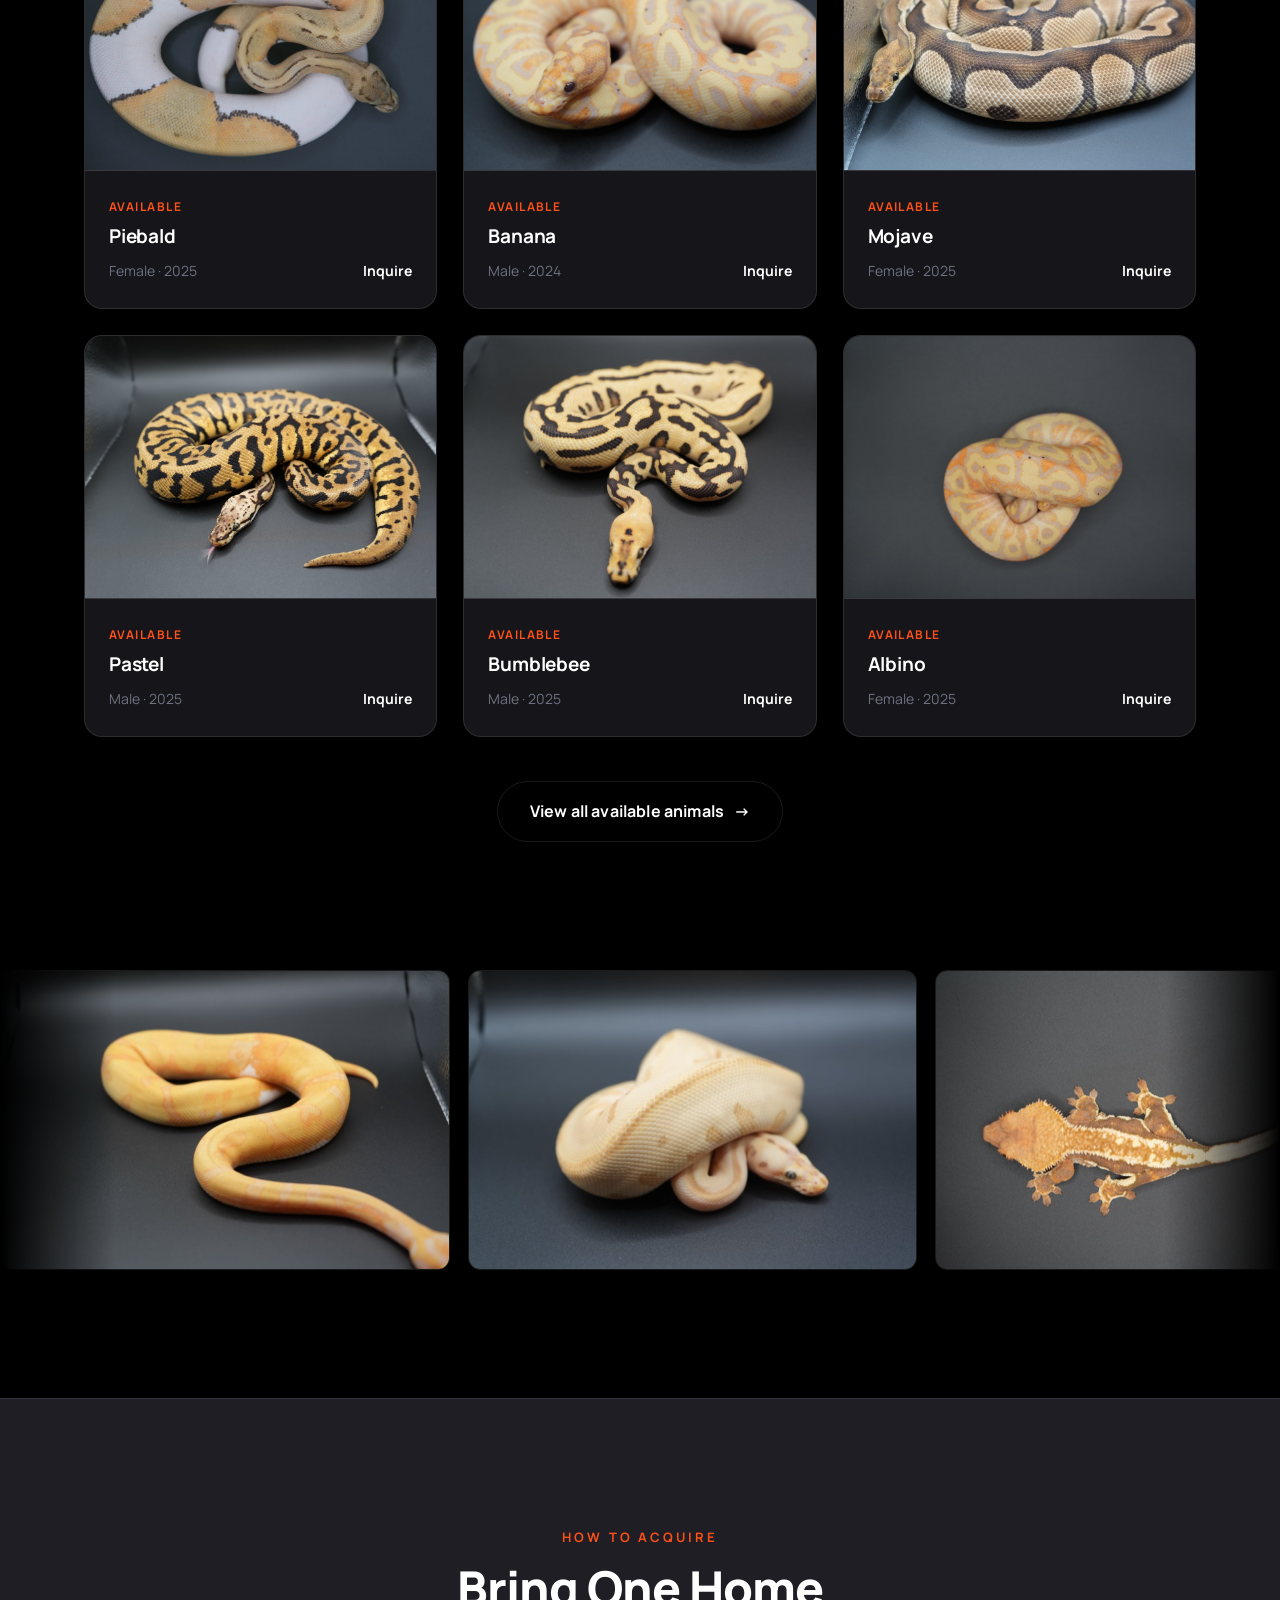
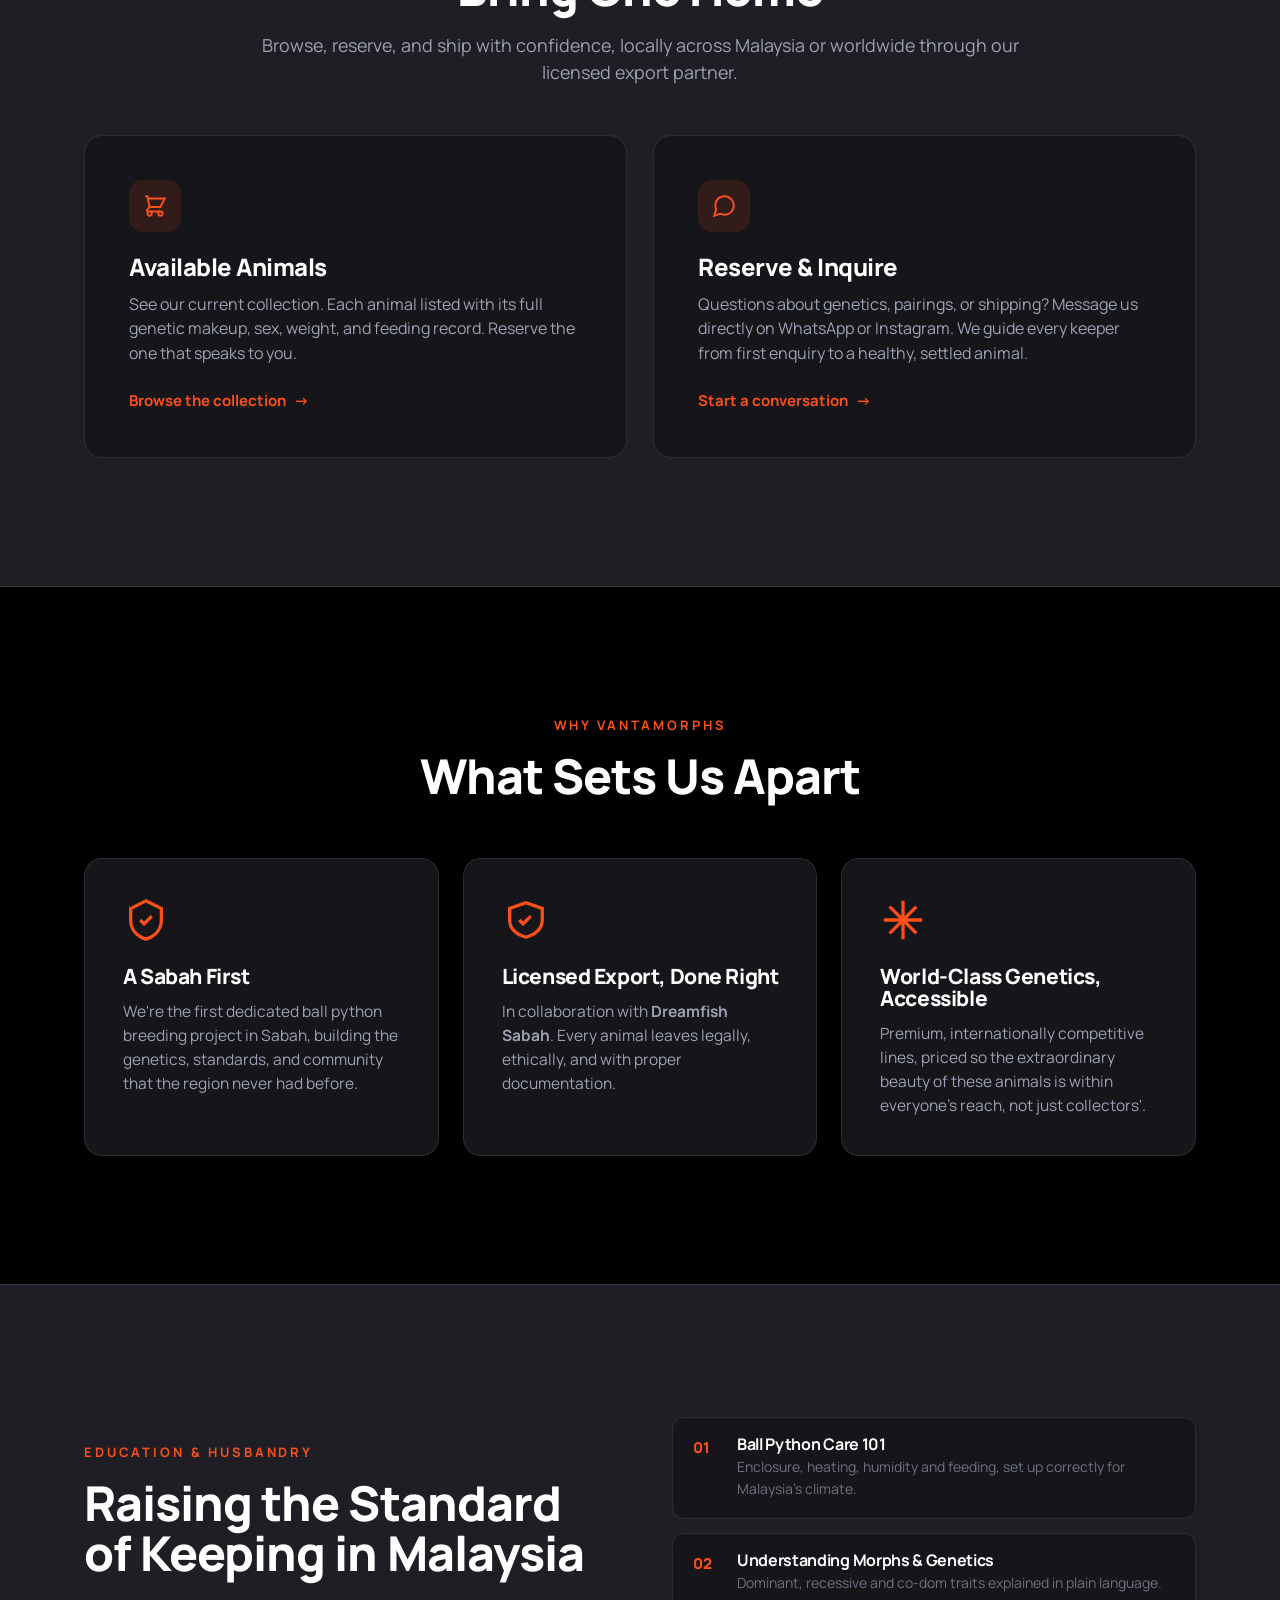
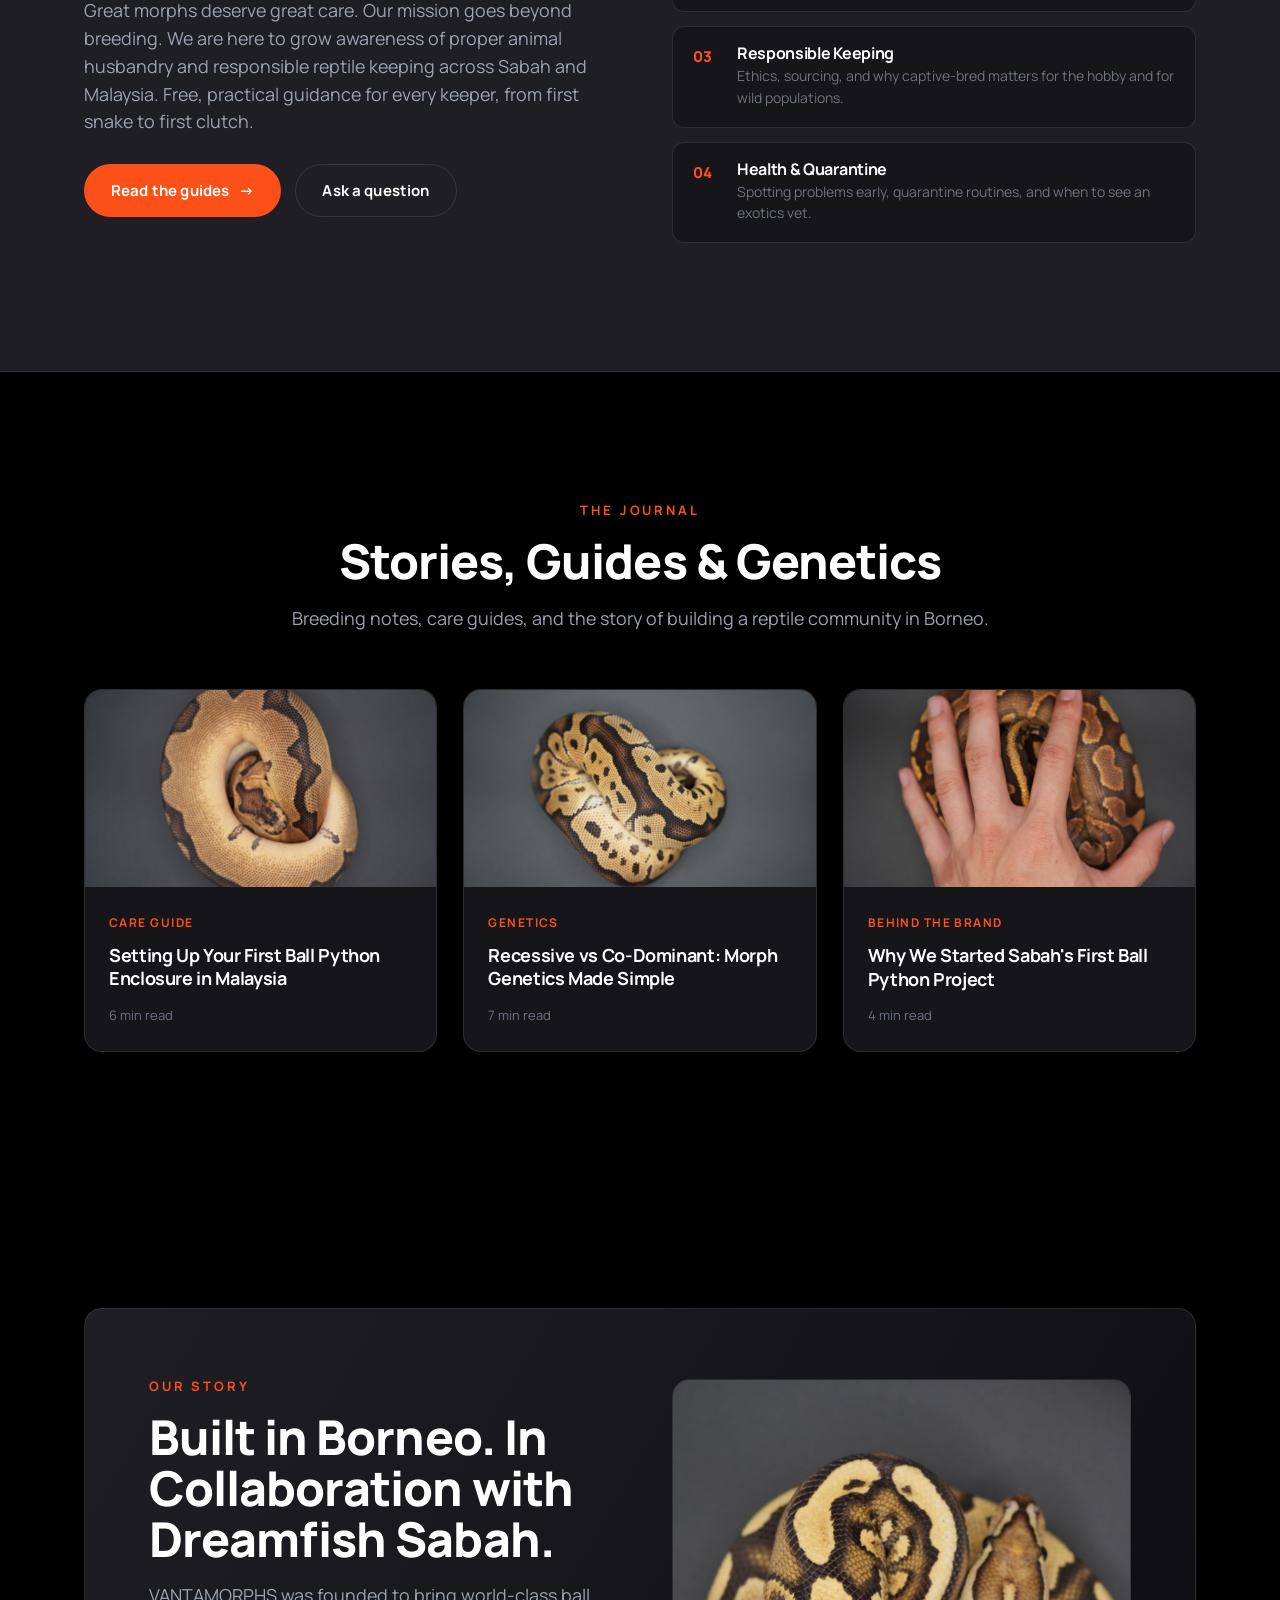
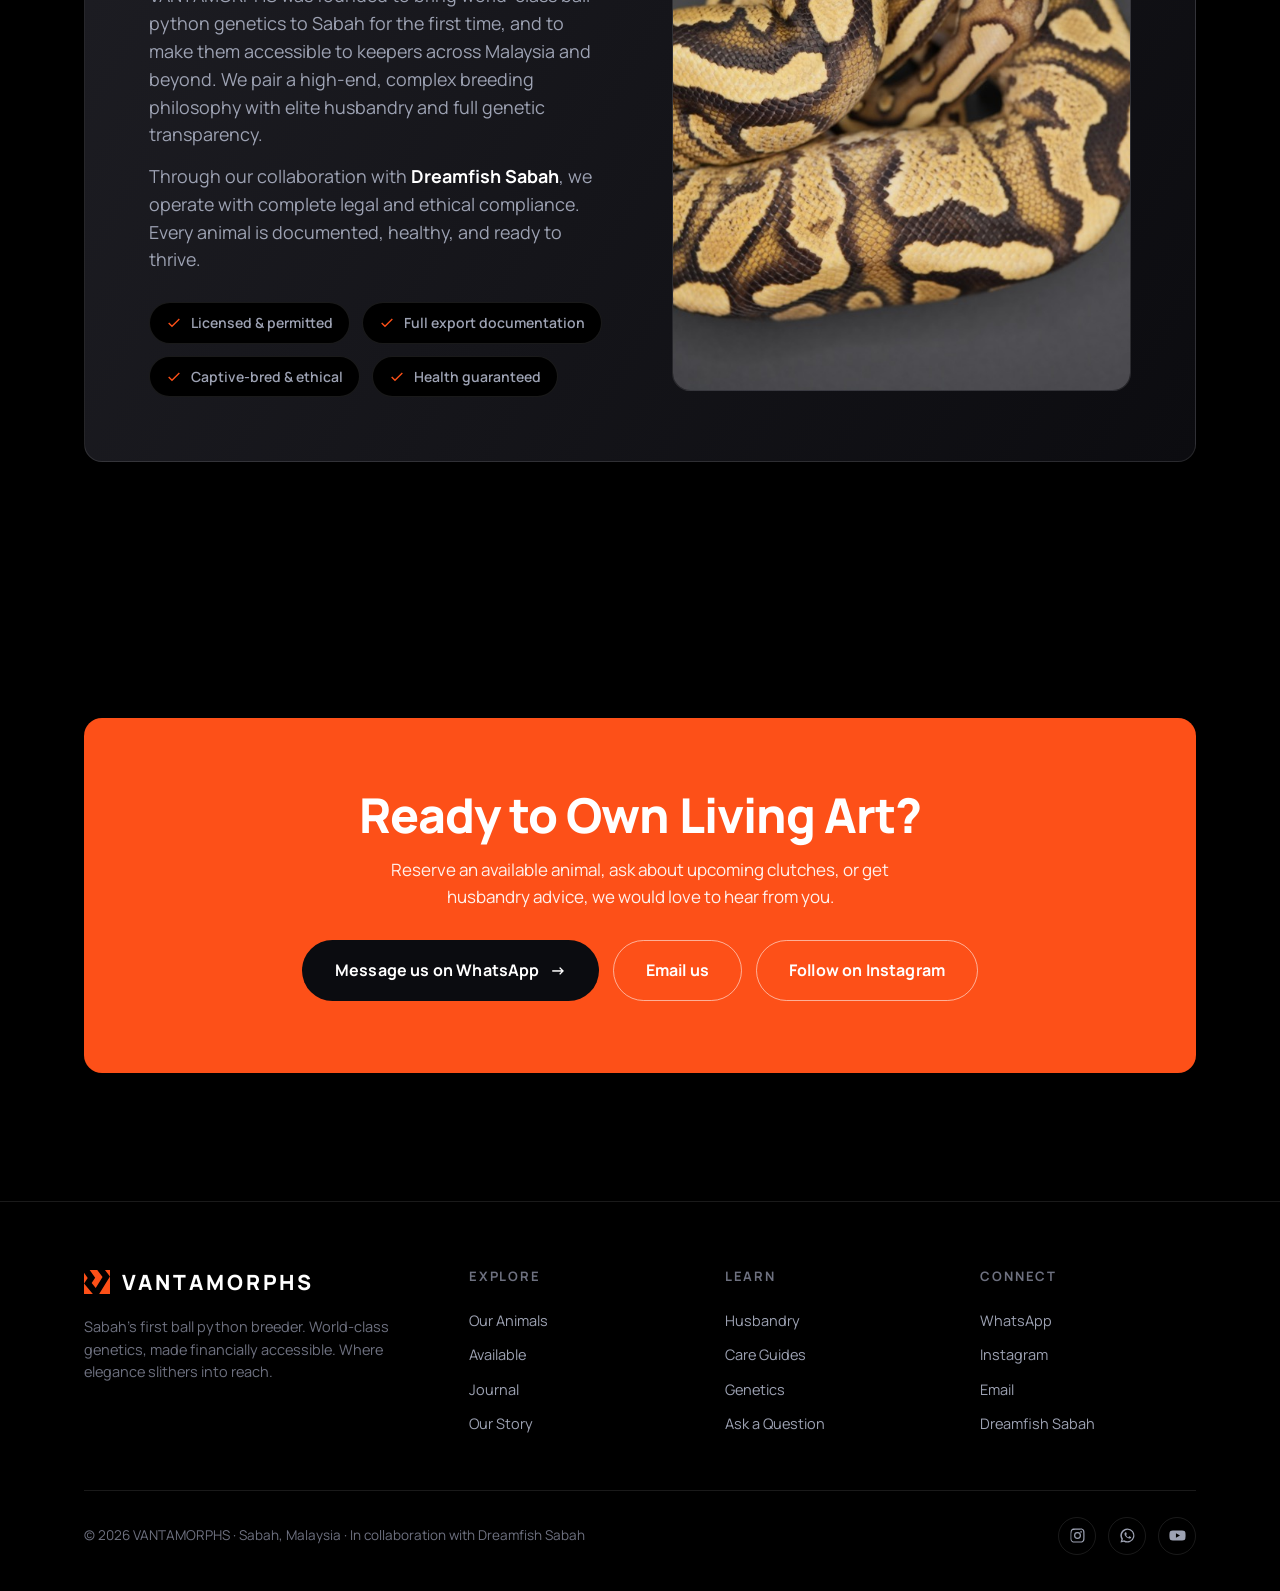
==== commit 530db816: "Journal articles in light mode; remove every em dash site-wide - .theme-light scope on the three art" ====
--- a/index.html
+++ b/index.html
@@ -4,8 +4,8 @@
   <meta charset="UTF-8" />
   <meta name="viewport" content="width=device-width, initial-scale=1.0" />
 
-  <title>VANTAMORPHS — Sabah's First Ball Python Breeder</title>
-  <meta name="description" content="VANTAMORPHS is Sabah's first dedicated ball python breeder — world-class genetics, made financially accessible. In collaboration with Dreamfish Sabah." />
+  <title>VANTAMORPHS | Sabah's First Ball Python Breeder</title>
+  <meta name="description" content="VANTAMORPHS is Sabah's first dedicated ball python breeder, world-class genetics, made financially accessible. In collaboration with Dreamfish Sabah." />
 
   <link rel="icon" type="image/png" sizes="32x32" href="assets/favicon-32.png" />
   <link rel="icon" type="image/png" sizes="16x16" href="assets/favicon-16.png" />
@@ -17,7 +17,7 @@
 
   <link rel="stylesheet" href="styles.css" />
 
-  <!-- anime.js (local copy, MIT) — entrance + scroll animations -->
+  <!-- anime.js (local copy, MIT), entrance + scroll animations -->
   <script src="assets/anime.min.js"></script>
   <script>
     // Animate once per session, then lock. First visit pre-hides elements for the
@@ -96,7 +96,7 @@
         <div class="hero-copy">
           <span class="eyebrow"><span class="dot"></span> Sabah's First Ball Python Breeder</span>
           <h1>Living Art,<br><span class="accent">Within Reach.</span></h1>
-          <p class="lead">VANTAMORPHS breeds world-class ball python morphs in Sabah, Malaysia — premium genetics, raised with elite husbandry, and priced so every keeper can own something extraordinary.</p>
+          <p class="lead">VANTAMORPHS breeds world-class ball python morphs in Sabah, Malaysia: premium genetics, raised with elite husbandry, and priced so every keeper can own something extraordinary.</p>
           <div class="hero-cta">
             <a href="ball-pythons.html" class="btn btn-primary btn-lg">Explore Available Animals <span class="arrow">→</span></a>
             <a href="#story" class="btn btn-ghost btn-lg">Read Our Story</a>
@@ -105,7 +105,7 @@
         </div>
         <div class="hero-media">
           <div class="ph hero-photo">
-            <img src="assets/photo-hero.jpg" alt="Albino pied ball python — orange and white — from the VANTAMORPHS collection" />
+            <img src="assets/photo-hero.jpg" alt="Albino pied ball python, orange and white, from the VANTAMORPHS collection" />
           </div>
         </div>
       </div>
@@ -146,10 +146,10 @@
         <div class="section-head center reveal">
           <span class="eyebrow">Our Animals</span>
           <h2 class="h2">See For Yourself</h2>
-          <p class="lead">Every VANTAMORPHS animal is the result of deliberate genetic work — layered combinations, clean patterns, and colour refined toward one goal: living art. A selection of our lines below.</p>
-        </div>
-
-        <!-- Morph names / sex / year are placeholders — edit each card below -->
+          <p class="lead">Every VANTAMORPHS animal is the result of deliberate genetic work, layered combinations, clean patterns, and colour refined toward one goal: living art. A selection of our lines below.</p>
+        </div>
+
+        <!-- Morph names / sex / year are placeholders, edit each card below -->
         <div class="cards">
           <article class="card reveal">
             <div class="ph"><img src="assets/photo-piebald.jpg" alt="Piebald ball python, white with tan patches" loading="lazy" /></div>
@@ -238,19 +238,19 @@
         <div class="section-head center reveal">
           <span class="eyebrow">How to Acquire</span>
           <h2 class="h2">Bring One Home</h2>
-          <p class="lead">Browse, reserve, and ship with confidence — locally across Malaysia or worldwide through our licensed export partner.</p>
+          <p class="lead">Browse, reserve, and ship with confidence, locally across Malaysia or worldwide through our licensed export partner.</p>
         </div>
         <div class="panels" style="margin-top:48px;">
           <article class="panel reveal">
             <div class="pico"><svg viewBox="0 0 24 24" stroke-width="1.8"><path d="M3 3h2l.4 2M7 13h10l4-8H5.4M7 13L5.4 5M7 13l-2.3 2.3A1 1 0 0 0 5.4 17H17M17 17a2 2 0 1 0 0 4 2 2 0 0 0 0-4ZM9 19a2 2 0 1 1-4 0 2 2 0 0 1 4 0Z"/></svg></div>
             <h3>Available Animals</h3>
-            <p>See our current collection — each animal listed with its full genetic makeup, sex, weight, and feeding record. Reserve the one that speaks to you.</p>
+            <p>See our current collection. Each animal listed with its full genetic makeup, sex, weight, and feeding record. Reserve the one that speaks to you.</p>
             <a href="ball-pythons.html" class="link">Browse the collection <span class="arrow">→</span></a>
           </article>
           <article class="panel reveal">
             <div class="pico"><svg viewBox="0 0 24 24" stroke-width="1.8"><path d="M21 11.5a8.38 8.38 0 0 1-.9 3.8 8.5 8.5 0 0 1-7.6 4.7 8.38 8.38 0 0 1-3.8-.9L3 21l1.9-5.7a8.38 8.38 0 0 1-.9-3.8 8.5 8.5 0 0 1 4.7-7.6 8.38 8.38 0 0 1 3.8-.9h.5a8.48 8.48 0 0 1 8 8v.5Z"/></svg></div>
             <h3>Reserve &amp; Inquire</h3>
-            <p>Questions about genetics, pairings, or shipping? Message us directly on WhatsApp or Instagram — we guide every keeper from first enquiry to a healthy, settled animal.</p>
+            <p>Questions about genetics, pairings, or shipping? Message us directly on WhatsApp or Instagram. We guide every keeper from first enquiry to a healthy, settled animal.</p>
             <a href="https://wa.me/601119520000?text=Hi%20VANTAMORPHS%21%20I%27m%20interested%20in%20your%20available%20ball%20pythons." target="_blank" rel="noopener" class="link">Start a conversation <span class="arrow">→</span></a>
           </article>
         </div>
@@ -268,17 +268,17 @@
           <article class="feature reveal">
             <div class="fico"><svg viewBox="0 0 24 24" stroke-width="1.7"><path d="M12 2 4 6v6c0 5 3.4 8.5 8 10 4.6-1.5 8-5 8-10V6l-8-4Z"/><path d="m9 12 2 2 4-4"/></svg></div>
             <h3>A Sabah First</h3>
-            <p>We're the first dedicated ball python breeding project in Sabah — building the genetics, standards, and community that the region never had before.</p>
+            <p>We're the first dedicated ball python breeding project in Sabah, building the genetics, standards, and community that the region never had before.</p>
           </article>
           <article class="feature reveal">
             <div class="fico"><svg viewBox="0 0 24 24" stroke-width="1.7"><path d="M9 12l2 2 4-4"/><path d="M21 12c0 5-3.5 7.5-8.5 9C7.5 19.5 4 17 4 12V6l8.5-3L21 6v6Z"/></svg></div>
             <h3>Licensed Export, Done Right</h3>
-            <p>In collaboration with <strong>Dreamfish Sabah</strong> — every animal leaves legally, ethically, and with proper documentation.</p>
+            <p>In collaboration with <strong>Dreamfish Sabah</strong>. Every animal leaves legally, ethically, and with proper documentation.</p>
           </article>
           <article class="feature reveal">
             <div class="fico"><svg viewBox="0 0 24 24" stroke-width="1.7"><path d="M12 2v20M2 12h20M5 5l14 14M19 5 5 19"/></svg></div>
             <h3>World-Class Genetics, Accessible</h3>
-            <p>Premium, internationally competitive lines — priced so the extraordinary beauty of these animals is within everyone's reach, not just collectors'.</p>
+            <p>Premium, internationally competitive lines, priced so the extraordinary beauty of these animals is within everyone's reach, not just collectors'.</p>
           </article>
         </div>
       </div>
@@ -290,7 +290,7 @@
         <div class="reveal">
           <span class="eyebrow">Education &amp; Husbandry</span>
           <h2 class="h2" style="margin-top:14px;">Raising the Standard of Keeping in Malaysia</h2>
-          <p class="lead" style="margin-top:18px;">Great morphs deserve great care. Our mission goes beyond breeding — we're here to grow awareness of proper animal husbandry and responsible reptile keeping across Sabah and Malaysia. Free, practical guidance for every keeper, from first snake to first clutch.</p>
+          <p class="lead" style="margin-top:18px;">Great morphs deserve great care. Our mission goes beyond breeding. We are here to grow awareness of proper animal husbandry and responsible reptile keeping across Sabah and Malaysia. Free, practical guidance for every keeper, from first snake to first clutch.</p>
           <div class="hero-cta" style="margin-top:28px;">
             <a href="#journal" class="btn btn-primary">Read the guides <span class="arrow">→</span></a>
             <a href="https://wa.me/601119520000?text=Hi%20VANTAMORPHS%21%20I%20have%20a%20husbandry%20question." target="_blank" rel="noopener" class="btn btn-ghost">Ask a question</a>
@@ -298,7 +298,7 @@
         </div>
         <div class="reveal">
           <div class="edu-list">
-            <div class="edu-item"><span class="n">01</span><div><h4>Ball Python Care 101</h4><p>Enclosure, heating, humidity and feeding — set up correctly for Malaysia's climate.</p></div></div>
+            <div class="edu-item"><span class="n">01</span><div><h4>Ball Python Care 101</h4><p>Enclosure, heating, humidity and feeding, set up correctly for Malaysia's climate.</p></div></div>
             <div class="edu-item"><span class="n">02</span><div><h4>Understanding Morphs &amp; Genetics</h4><p>Dominant, recessive and co-dom traits explained in plain language.</p></div></div>
             <div class="edu-item"><span class="n">03</span><div><h4>Responsible Keeping</h4><p>Ethics, sourcing, and why captive-bred matters for the hobby and for wild populations.</p></div></div>
             <div class="edu-item"><span class="n">04</span><div><h4>Health &amp; Quarantine</h4><p>Spotting problems early, quarantine routines, and when to see an exotics vet.</p></div></div>
@@ -352,7 +352,7 @@
             <div>
               <span class="eyebrow">Our Story</span>
               <h2 class="h2" style="margin-top:14px;">Built in Borneo. In Collaboration with Dreamfish Sabah.</h2>
-              <p class="lead" style="margin-top:18px;">VANTAMORPHS was founded to bring world-class ball python genetics to Sabah for the first time — and to make them accessible to keepers across Malaysia and beyond. We pair a high-end, complex breeding philosophy with elite husbandry and full genetic transparency.</p>
+              <p class="lead" style="margin-top:18px;">VANTAMORPHS was founded to bring world-class ball python genetics to Sabah for the first time, and to make them accessible to keepers across Malaysia and beyond. We pair a high-end, complex breeding philosophy with elite husbandry and full genetic transparency.</p>
               <p class="lead" style="margin-top:14px;">Through our collaboration with <a href="https://www.facebook.com/profile.php?id=100057037767189" target="_blank" rel="noopener"><strong style="color:var(--text);">Dreamfish Sabah</strong></a>, we operate with complete legal and ethical compliance. Every animal is documented, healthy, and ready to thrive.</p>
               <div class="badges">
                 <span class="badge"><svg viewBox="0 0 24 24" stroke-width="2"><path d="M20 6 9 17l-5-5"/></svg> Licensed &amp; permitted</span>
@@ -374,7 +374,7 @@
       <div class="wrap">
         <div class="cta reveal">
           <h2 class="h2">Ready to Own Living Art?</h2>
-          <p>Reserve an available animal, ask about upcoming clutches, or get husbandry advice — we'd love to hear from you.</p>
+          <p>Reserve an available animal, ask about upcoming clutches, or get husbandry advice, we would love to hear from you.</p>
           <div class="hero-cta" style="justify-content:center;">
             <a href="https://wa.me/601119520000?text=Hi%20VANTAMORPHS!%20I%27m%20interested%20in%20your%20available%20ball%20pythons." target="_blank" rel="noopener" class="btn btn-primary btn-lg">Message us on WhatsApp <span class="arrow">→</span></a>
             <a href="mailto:vantamorphs@gmail.com?subject=Enquiry%20%E2%80%94%20VANTAMORPHS&amp;body=Hi%20VANTAMORPHS%2C%0A%0AI%27d%20like%20to%20enquire%20about%3A%0A%0A" class="btn btn-ghost btn-lg">Email us</a>
@@ -439,7 +439,7 @@
   <script>
     // Mobile menu + nav dropdown live in assets/site.js
 
-    // ---- Animations (anime.js) — play once per session, then lock ----
+    // ---- Animations (anime.js), play once per session, then lock ----
     var useAnime = document.documentElement.classList.contains('use-anime');
 
     if (!useAnime) {
@@ -447,10 +447,10 @@
       // CSS already shows everything; just mark reveals as in for consistency.
       document.querySelectorAll('.reveal').forEach(function (el) { el.classList.add('in'); });
     } else {
-      // First visit this session — animate, then remember so future loads are instant.
+      // First visit this session, animate, then remember so future loads are instant.
       try { sessionStorage.setItem('vm-animated', '1'); } catch (e) {}
 
-      // Smooth easeOutQuint-style curve — gentle, no harsh tail
+      // Smooth easeOutQuint-style curve, gentle, no harsh tail
       var EASE = 'cubicBezier(0.22, 1, 0.36, 1)';
 
       // When an element finishes, hand styling back to CSS: clears inline transform/opacity
@@ -483,7 +483,7 @@
         });
       }, 2600);
 
-      // Scroll reveals — small sibling stagger, triggered early so content is
+      // Scroll reveals, small sibling stagger, triggered early so content is
       // already settling by the time it scrolls into view. Triple-redundant:
       // IntersectionObserver (primary) + passive scroll sweep (if IO stalls)
       // + per-element timeout (if the animation itself never completes).
--- a/styles.css
+++ b/styles.css
@@ -45,6 +45,34 @@
   --ease: cubic-bezier(.4, 0, .2, 1);
   --t-theme: background-color .35s var(--ease), border-color .35s var(--ease), color .35s var(--ease), box-shadow .35s var(--ease);
 }
+
+/* ------------------------------------------------------------
+   LIGHT THEME — used on Journal / long-form reading pages only.
+   Add class="theme-light" to <html>. Everything else stays dark.
+   ------------------------------------------------------------ */
+.theme-light {
+  --bg:         #FFFFFF;
+  --bg-soft:    #F5F6FA;
+  --surface:    #FFFFFF;
+  --line:       rgba(15, 17, 26, .13);
+  --text:       #0B0C10;
+  --text-dim:   #4A4D59;
+  --text-mute:  #6E7180;
+
+  /* deepened orange so it reads as rich on white as #FD5018 does on black */
+  --orange:     #E84512;
+  --orange-600: #D33B0C;
+
+  --header-bg:  rgba(255, 255, 255, .86);
+  --ph-grad:    radial-gradient(120% 120% at 30% 10%, #F1F2F7 0%, #E8EAF2 55%, #DFE2EC 100%);
+  --ph-wm:      .10;
+  --partner-grad: linear-gradient(120deg, #F5F6FA, #ECEEF5);
+  --card-shadow: 0 14px 40px rgba(15, 17, 26, .07);
+  --glow:       radial-gradient(circle, rgba(232,69,18,.10), transparent 62%);
+}
+/* the top bar stays brand orange with white text in both themes */
+.theme-light .topbar { background: var(--orange); color: #fff; }
+.theme-light .btn-primary { color: #fff; }
 
 /* ---------- Reset ---------- */
 *, *::before, *::after { box-sizing: border-box; margin: 0; padding: 0; }
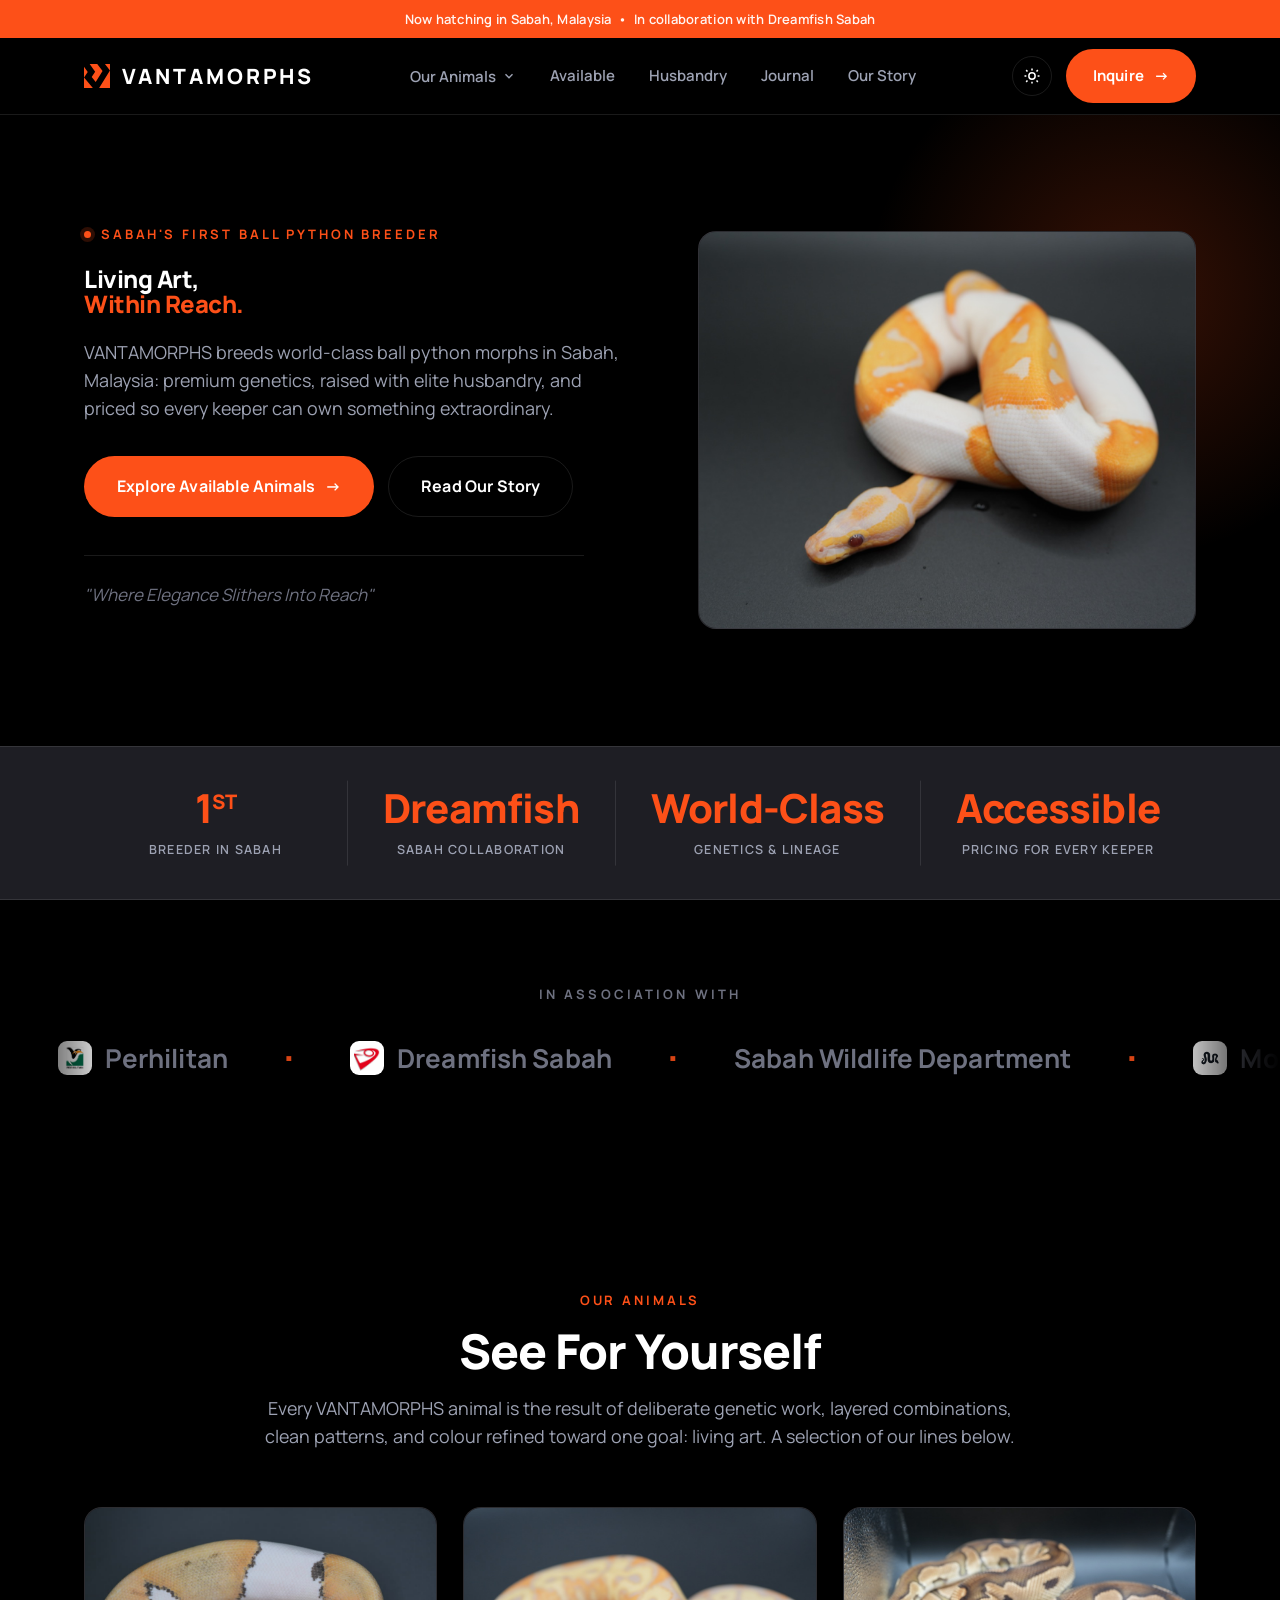
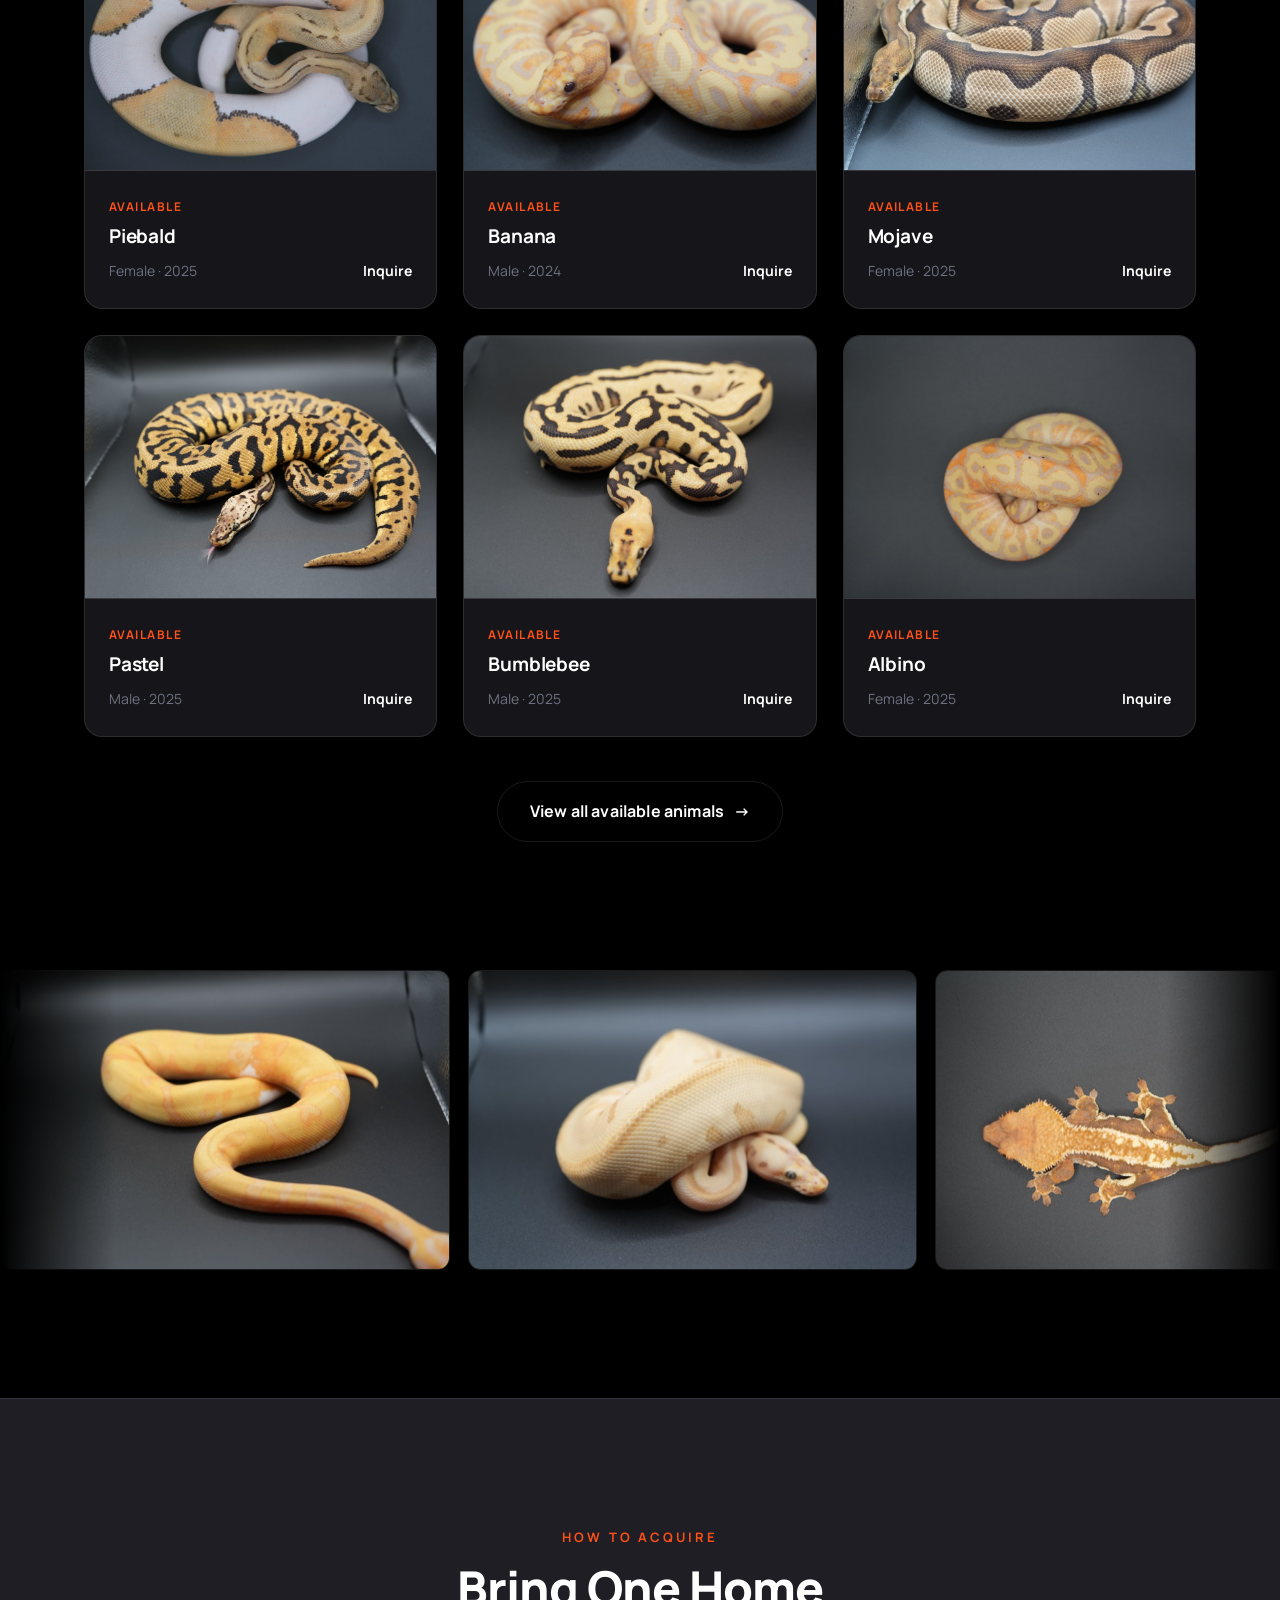
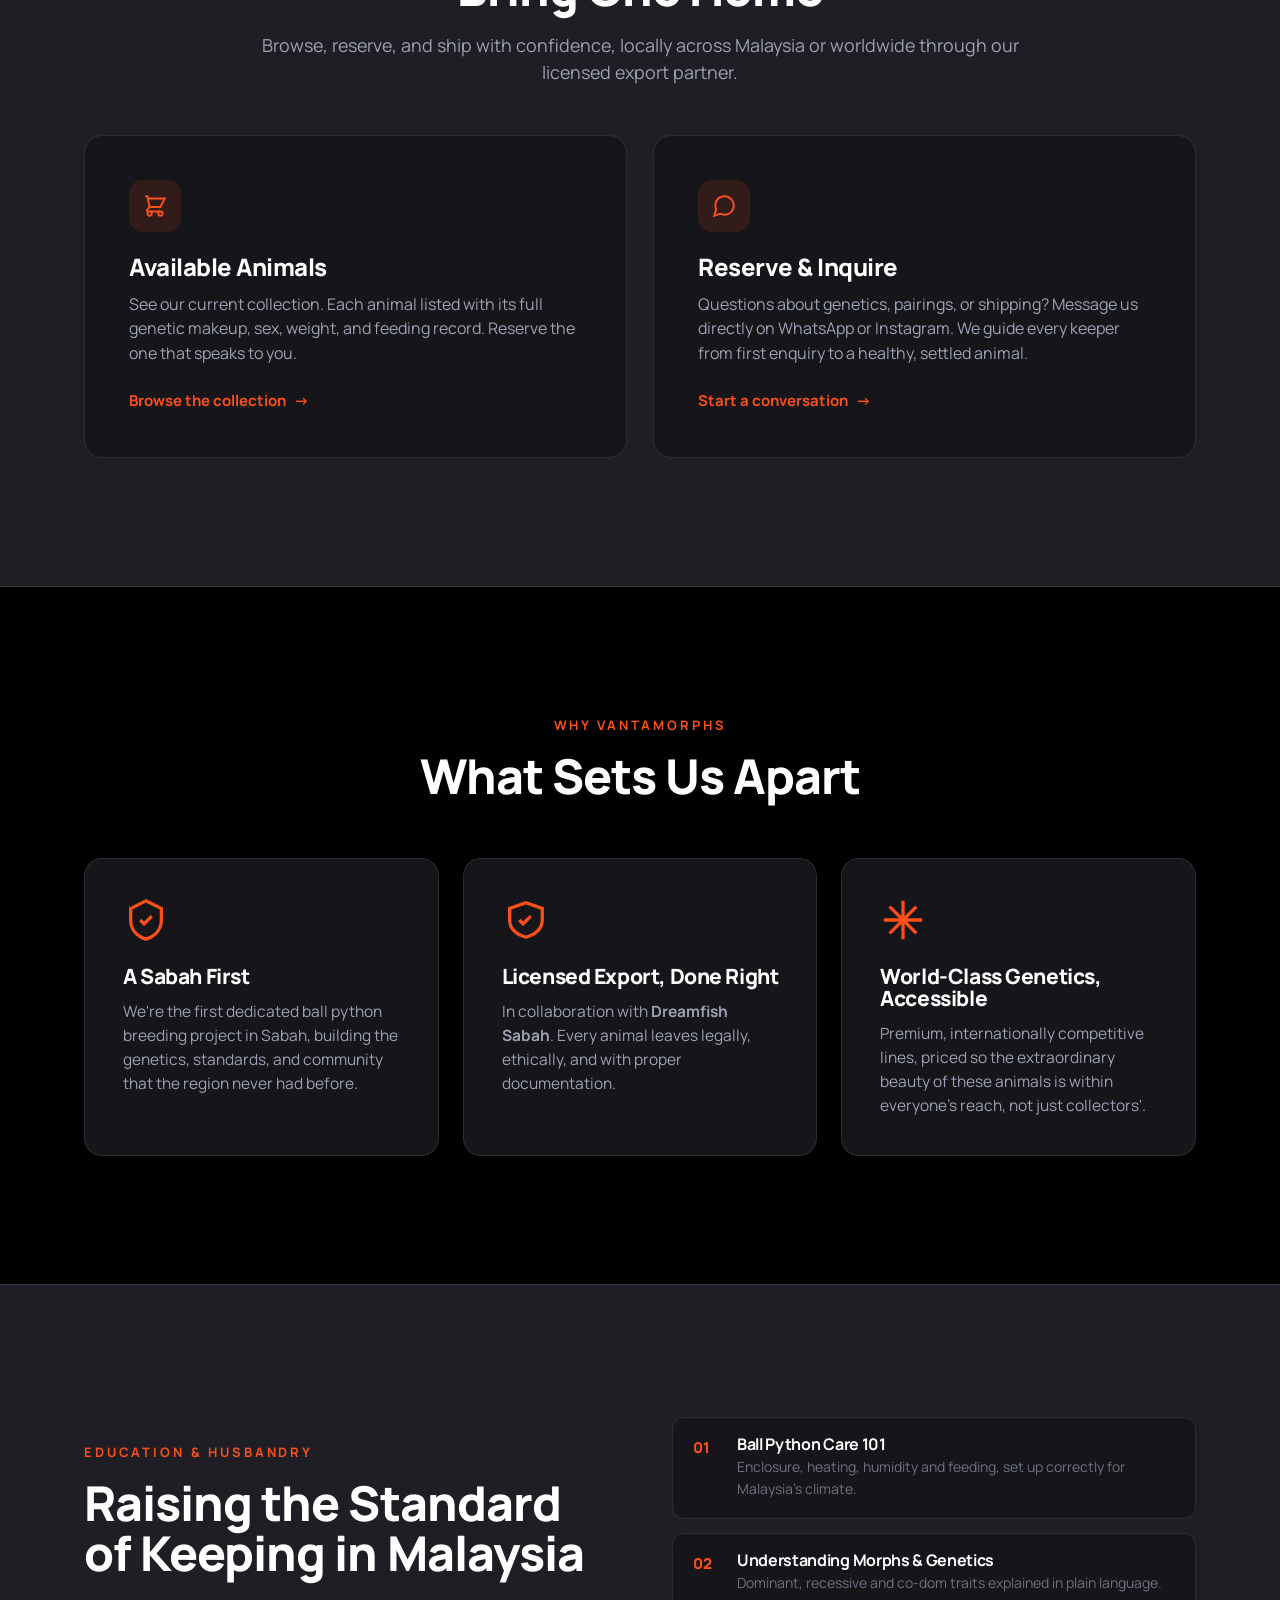
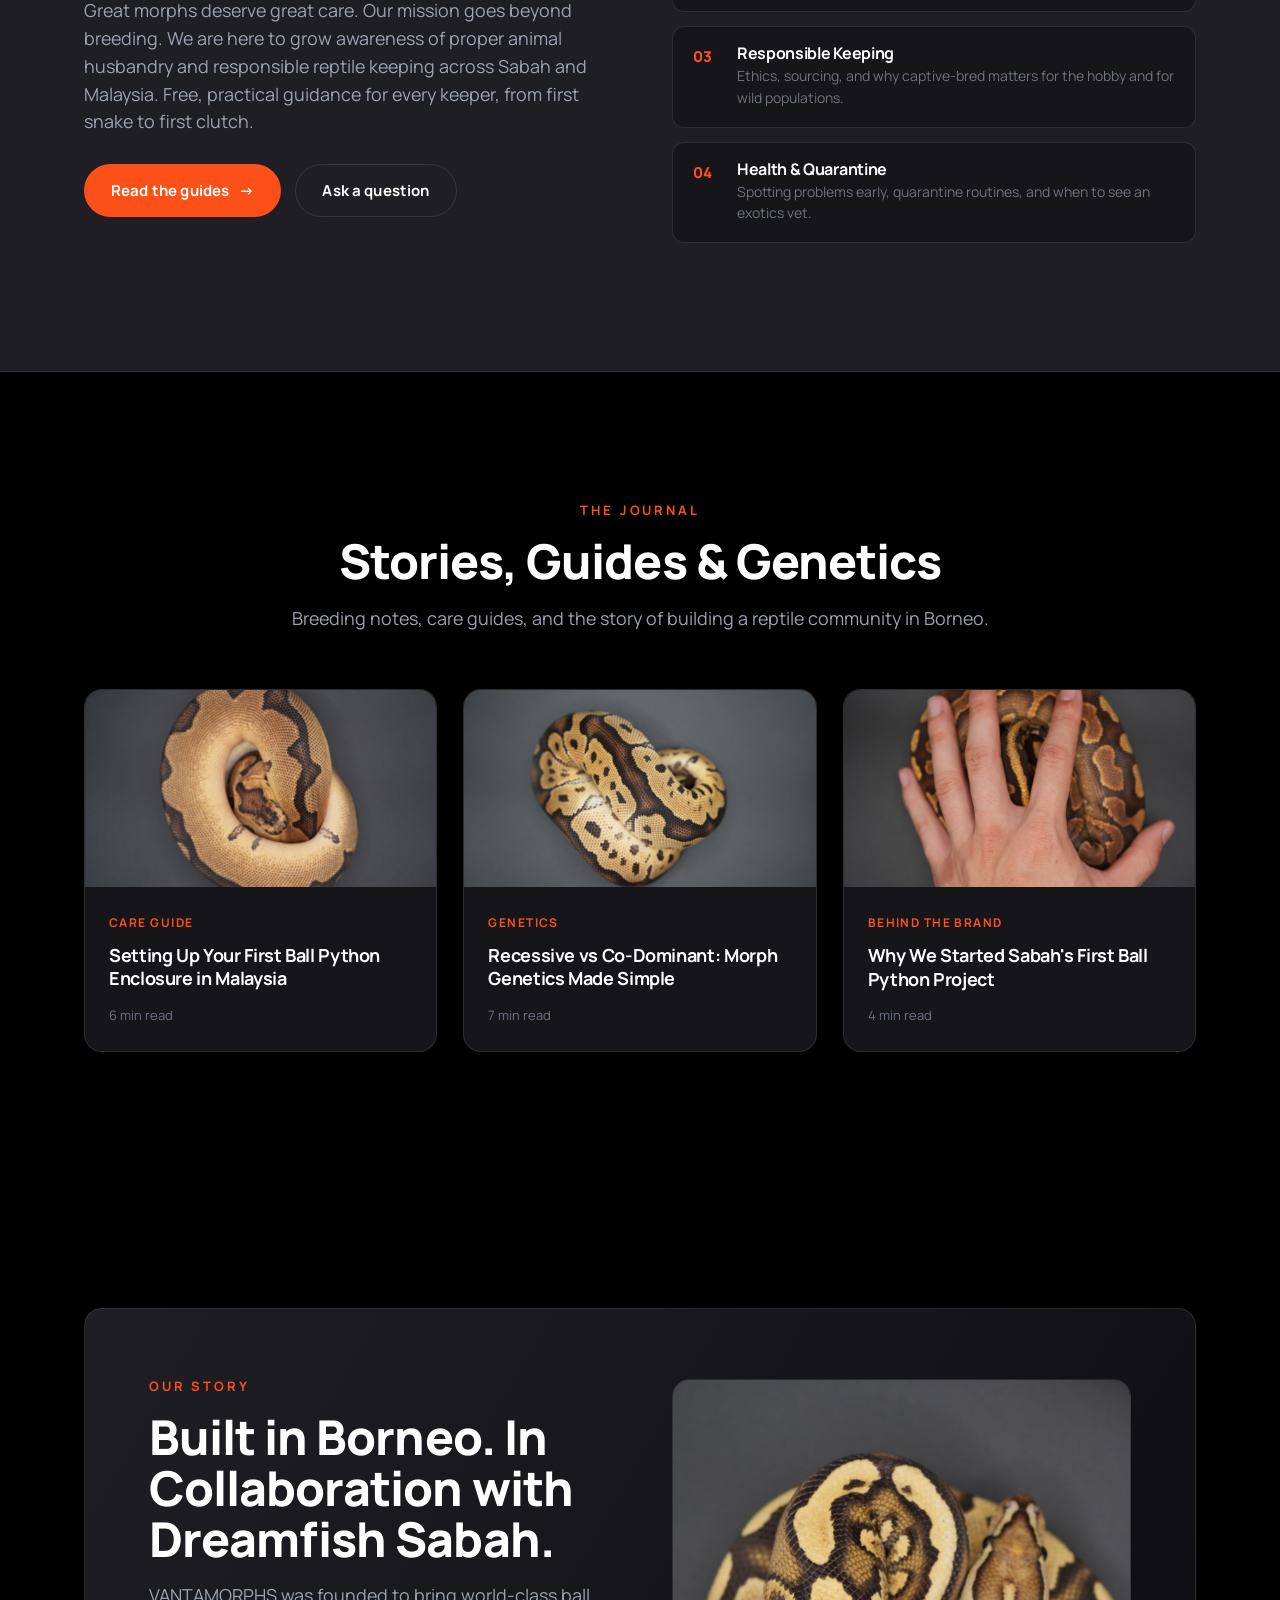
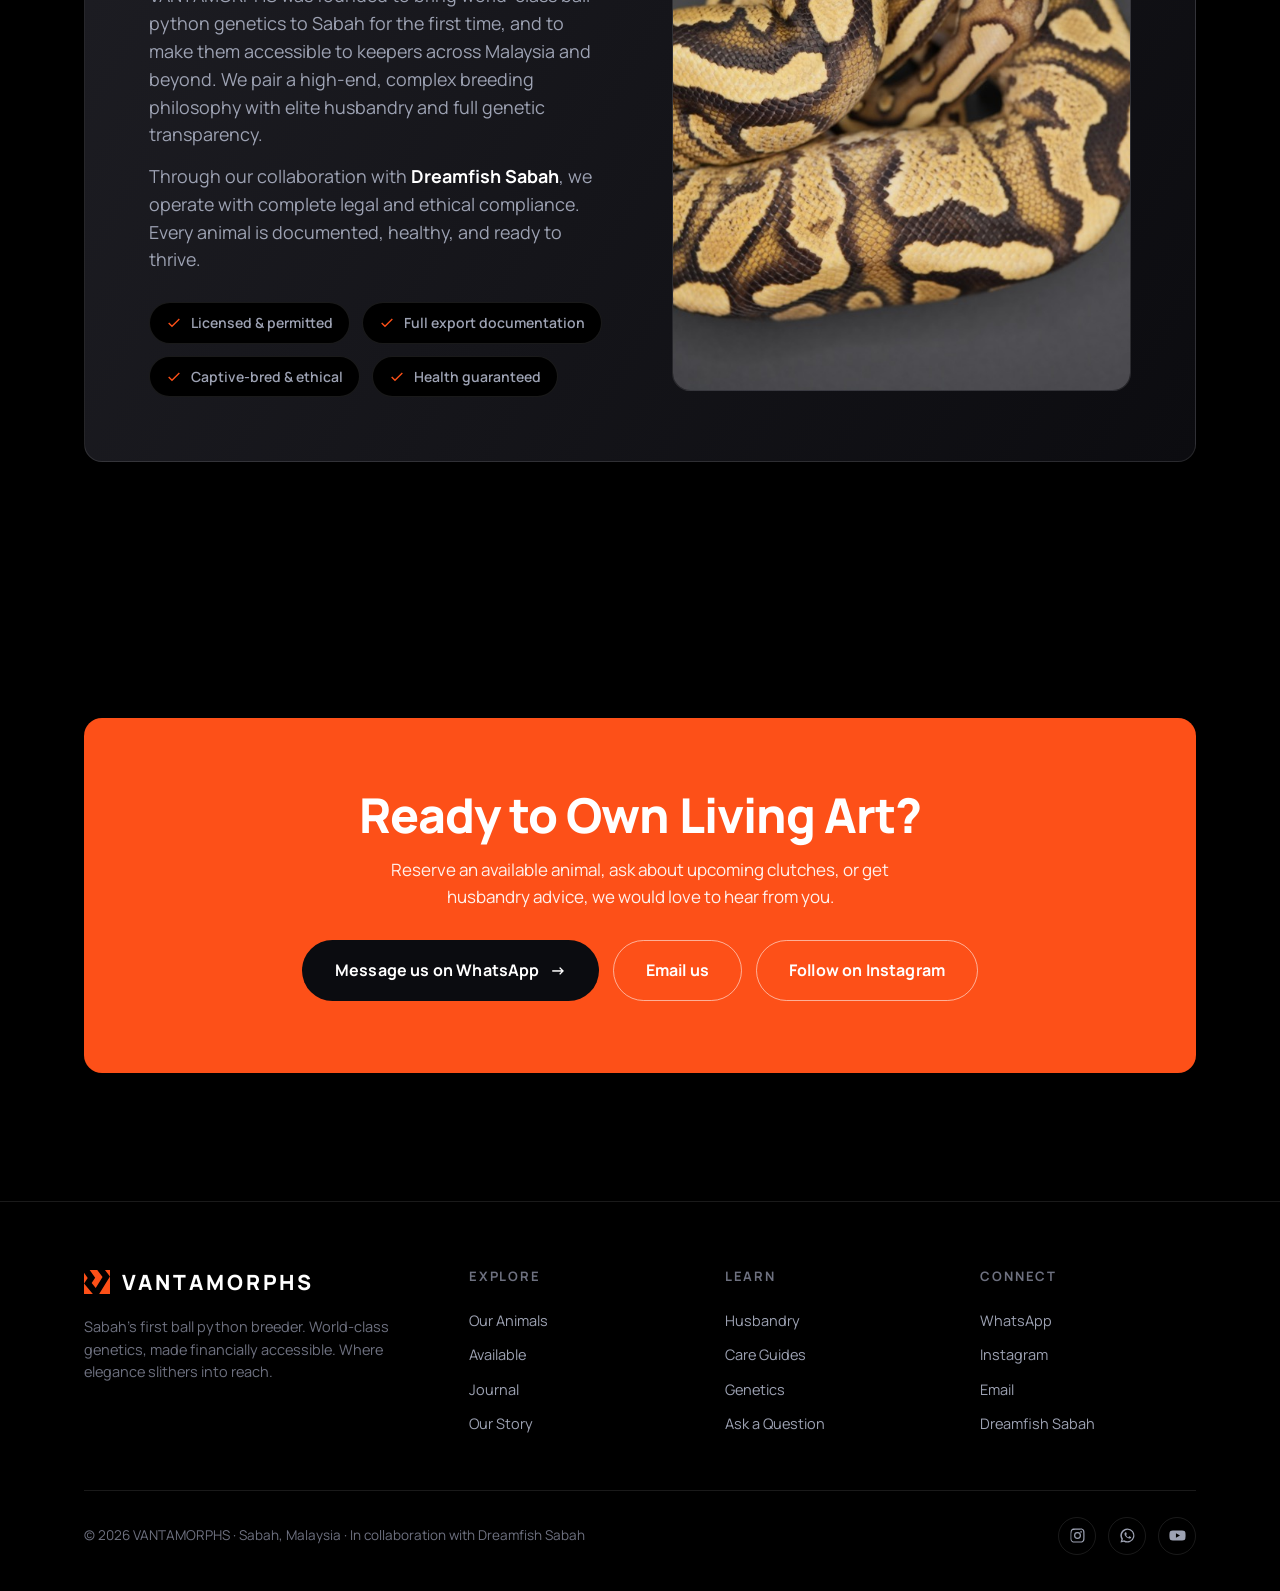
==== commit 28e39296: "Add a site-wide light/dark toggle that persists across pages - Small sun/moon button in the nav on e" ====
--- a/index.html
+++ b/index.html
@@ -3,6 +3,17 @@
 <head>
   <meta charset="UTF-8" />
   <meta name="viewport" content="width=device-width, initial-scale=1.0" />
+
+  <!-- Theme: apply saved choice before paint (no flash). Falls back to this page's default. -->
+  <script>
+    (function () {
+      var def = document.documentElement.getAttribute('data-default-theme') || 'dark';
+      var t = null;
+      try { t = localStorage.getItem('vm-theme'); } catch (e) {}
+      if ((t || def) === 'light') document.documentElement.classList.add('theme-light');
+    })();
+  </script>
+
 
   <title>VANTAMORPHS | Sabah's First Ball Python Breeder</title>
   <meta name="description" content="VANTAMORPHS is Sabah's first dedicated ball python breeder, world-class genetics, made financially accessible. In collaboration with Dreamfish Sabah." />
@@ -69,6 +80,10 @@
       </nav>
 
       <div class="nav-actions">
+        <button class="theme-toggle" id="themeToggle" type="button" aria-label="Switch between light and dark mode" title="Light / dark mode">
+          <svg class="icon-sun" viewBox="0 0 24 24" aria-hidden="true"><circle cx="12" cy="12" r="4.2"/><path d="M12 2v2.5M12 19.5V22M4.2 4.2l1.8 1.8M18 18l1.8 1.8M2 12h2.5M19.5 12H22M4.2 19.8 6 18M18 6l1.8-1.8"/></svg>
+          <svg class="icon-moon" viewBox="0 0 24 24" aria-hidden="true"><path d="M21 12.8A9 9 0 1 1 11.2 3a7 7 0 0 0 9.8 9.8Z"/></svg>
+        </button>
         <a href="https://wa.me/601119520000?text=Hi%20VANTAMORPHS%21%20I%27d%20like%20to%20make%20an%20enquiry." target="_blank" rel="noopener" class="btn btn-primary">Inquire <span class="arrow">→</span></a>
         <button class="nav-toggle" aria-label="Open menu" aria-expanded="false" id="navToggle">
           <svg viewBox="0 0 24 24" fill="none" stroke-width="2"><path d="M3 6h18M3 12h18M3 18h18"/></svg>
--- a/styles.css
+++ b/styles.css
@@ -170,6 +170,20 @@
 
 .nav-toggle { display: none; background: none; border: 0; color: var(--text); cursor: pointer; }
 .nav-toggle svg { width: 26px; height: 26px; stroke: currentColor; }
+
+/* ---------- Light / dark theme toggle ---------- */
+.theme-toggle {
+  width: 40px; height: 40px; border-radius: 50%; flex: none;
+  border: 1px solid var(--line); background: transparent; color: var(--text);
+  display: grid; place-items: center; cursor: pointer; padding: 0;
+  transition: border-color .2s var(--ease), color .2s var(--ease), transform .2s var(--ease);
+}
+.theme-toggle:hover { border-color: var(--orange); color: var(--orange); transform: translateY(-1px); }
+.theme-toggle svg { width: 18px; height: 18px; stroke: currentColor; fill: none; stroke-width: 2; }
+/* show the icon for the mode you'll switch TO */
+.theme-toggle .icon-moon { display: none; }
+.theme-light .theme-toggle .icon-moon { display: block; }
+.theme-light .theme-toggle .icon-sun { display: none; }
 
 /* ---------- Nav dropdown ---------- */
 .nav-item { position: relative; }
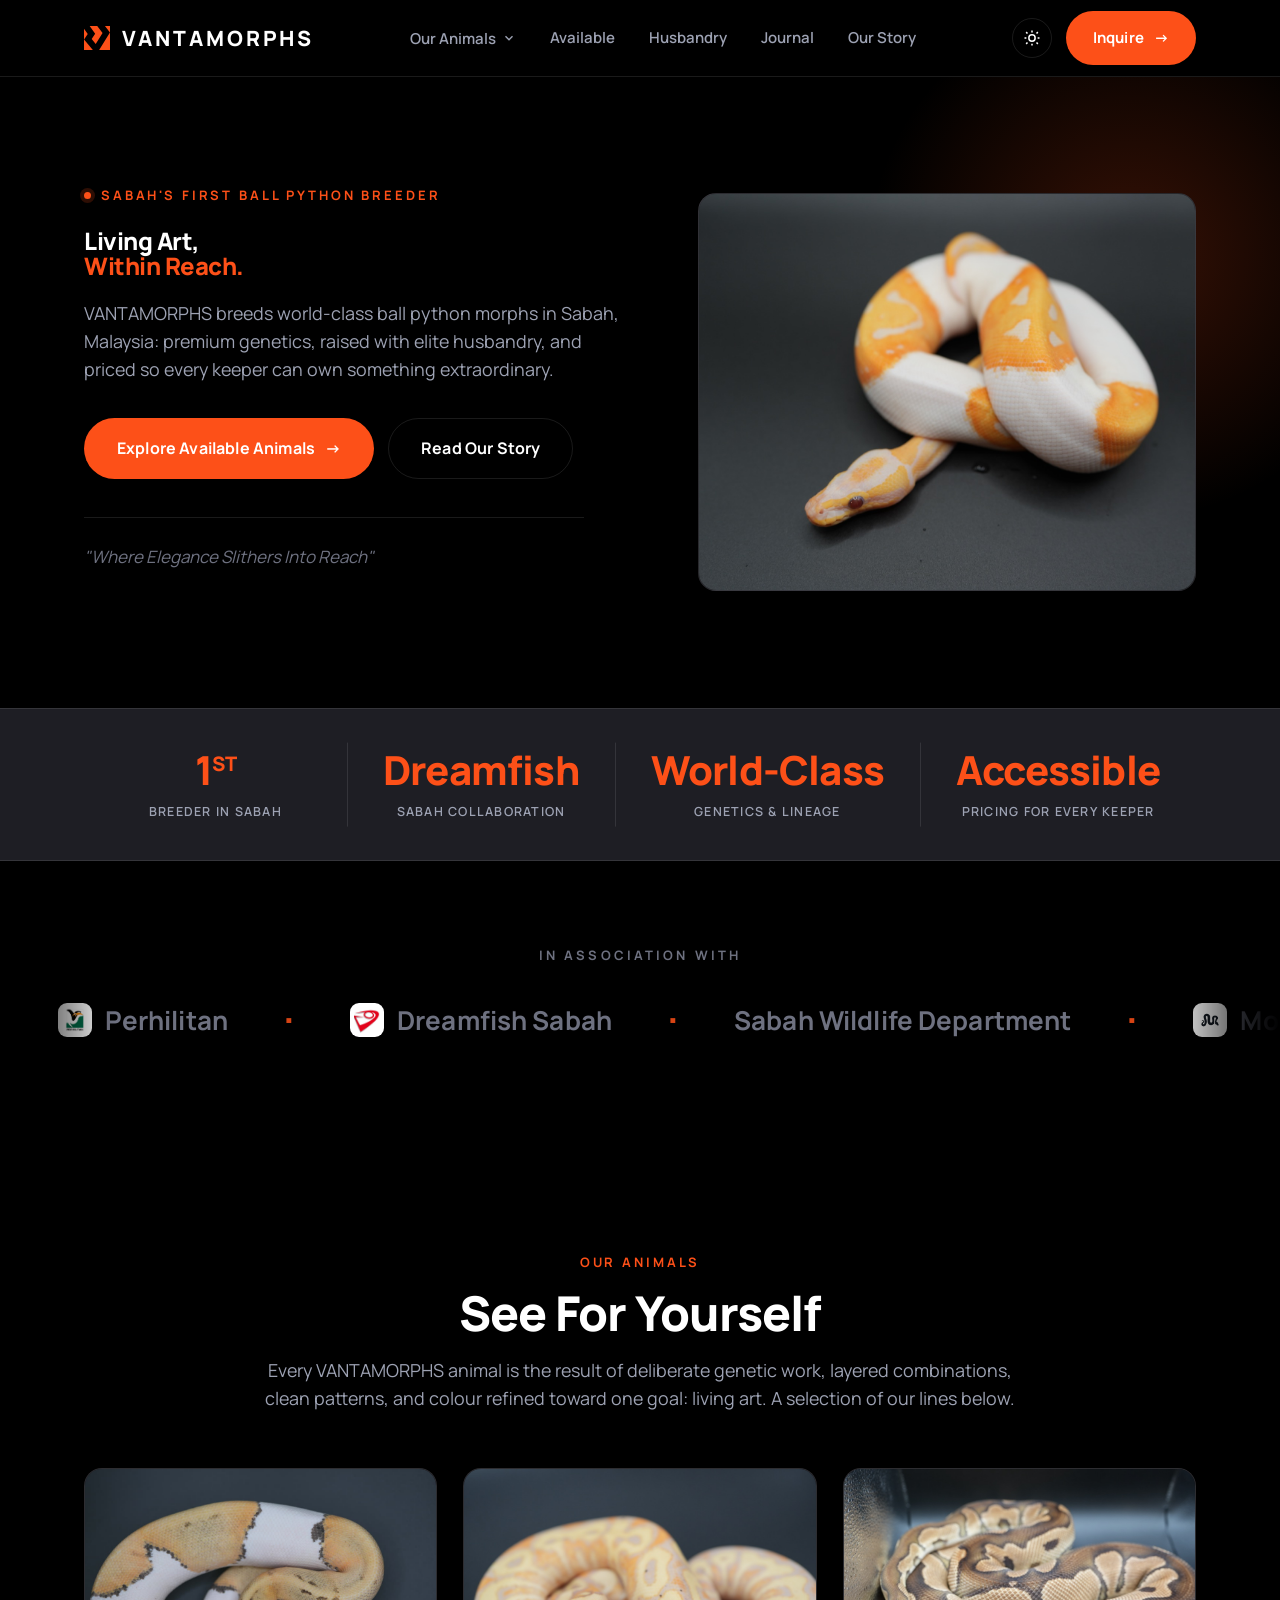
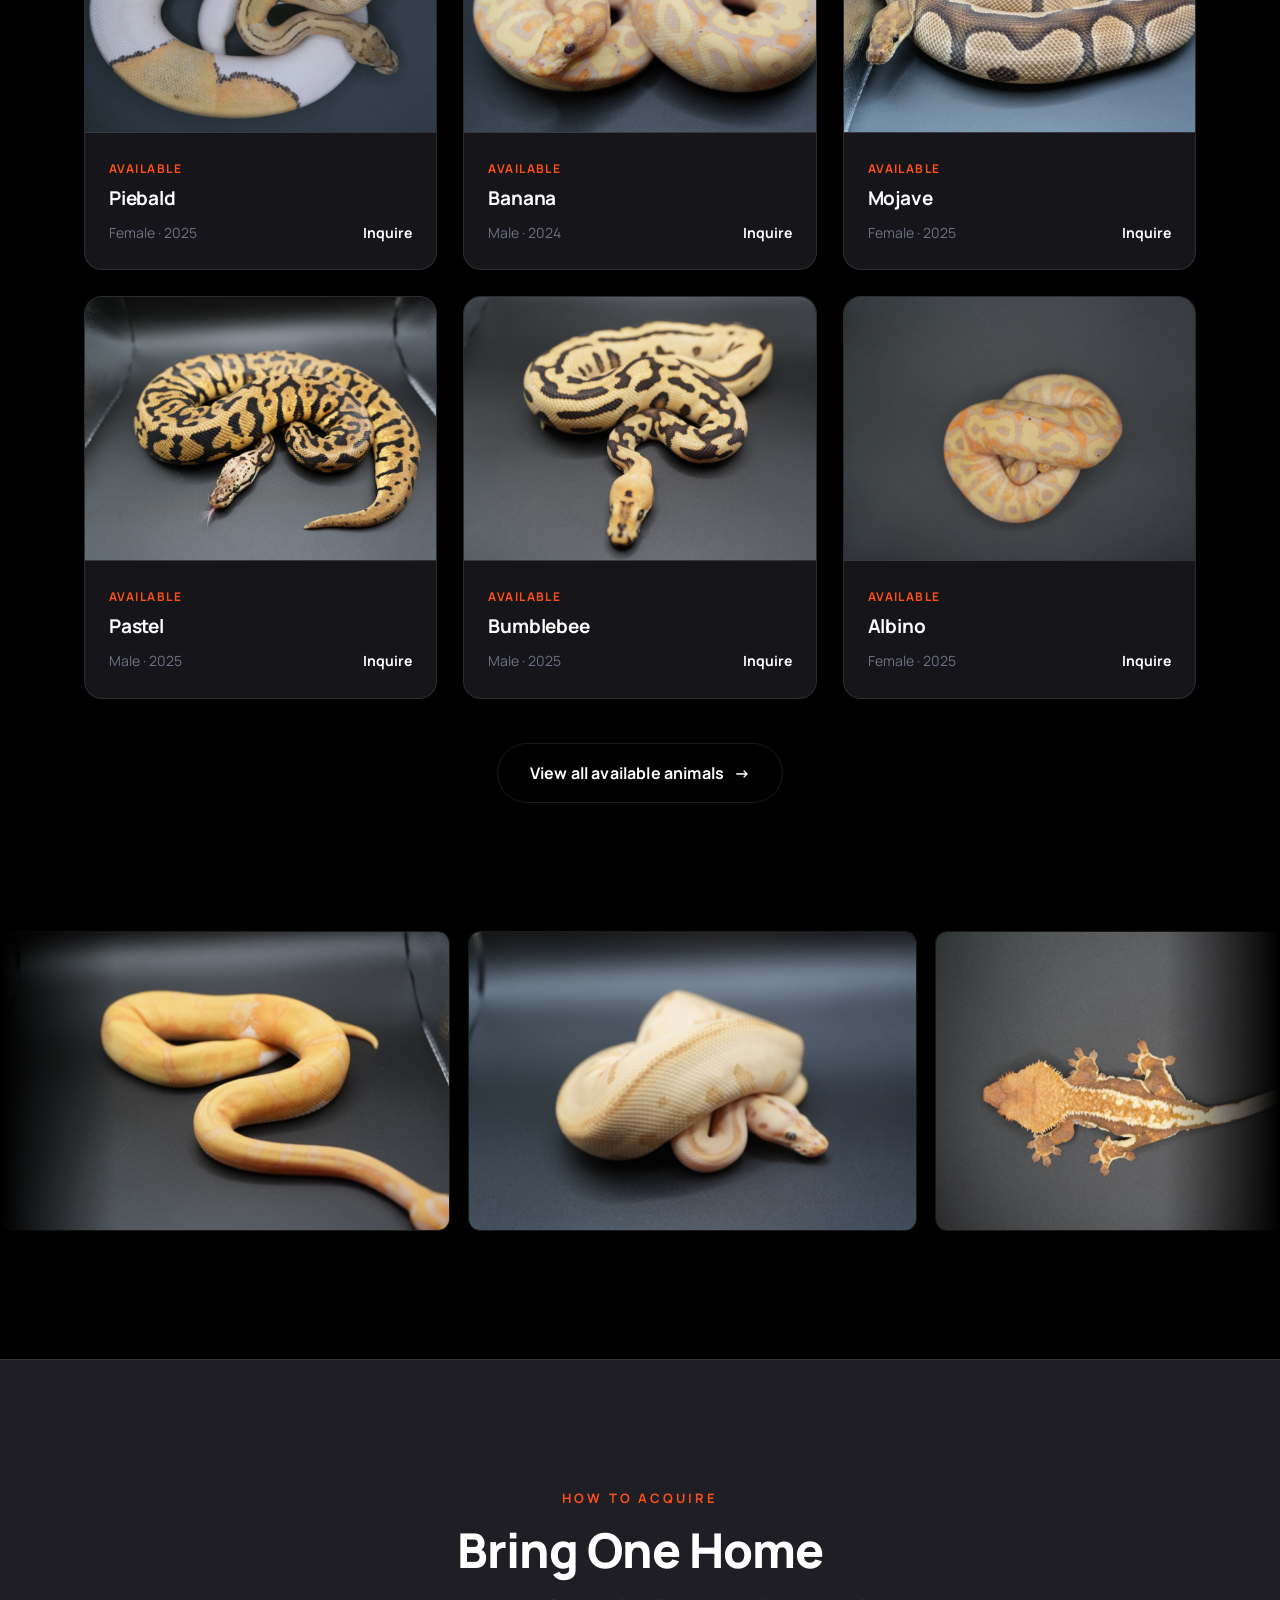
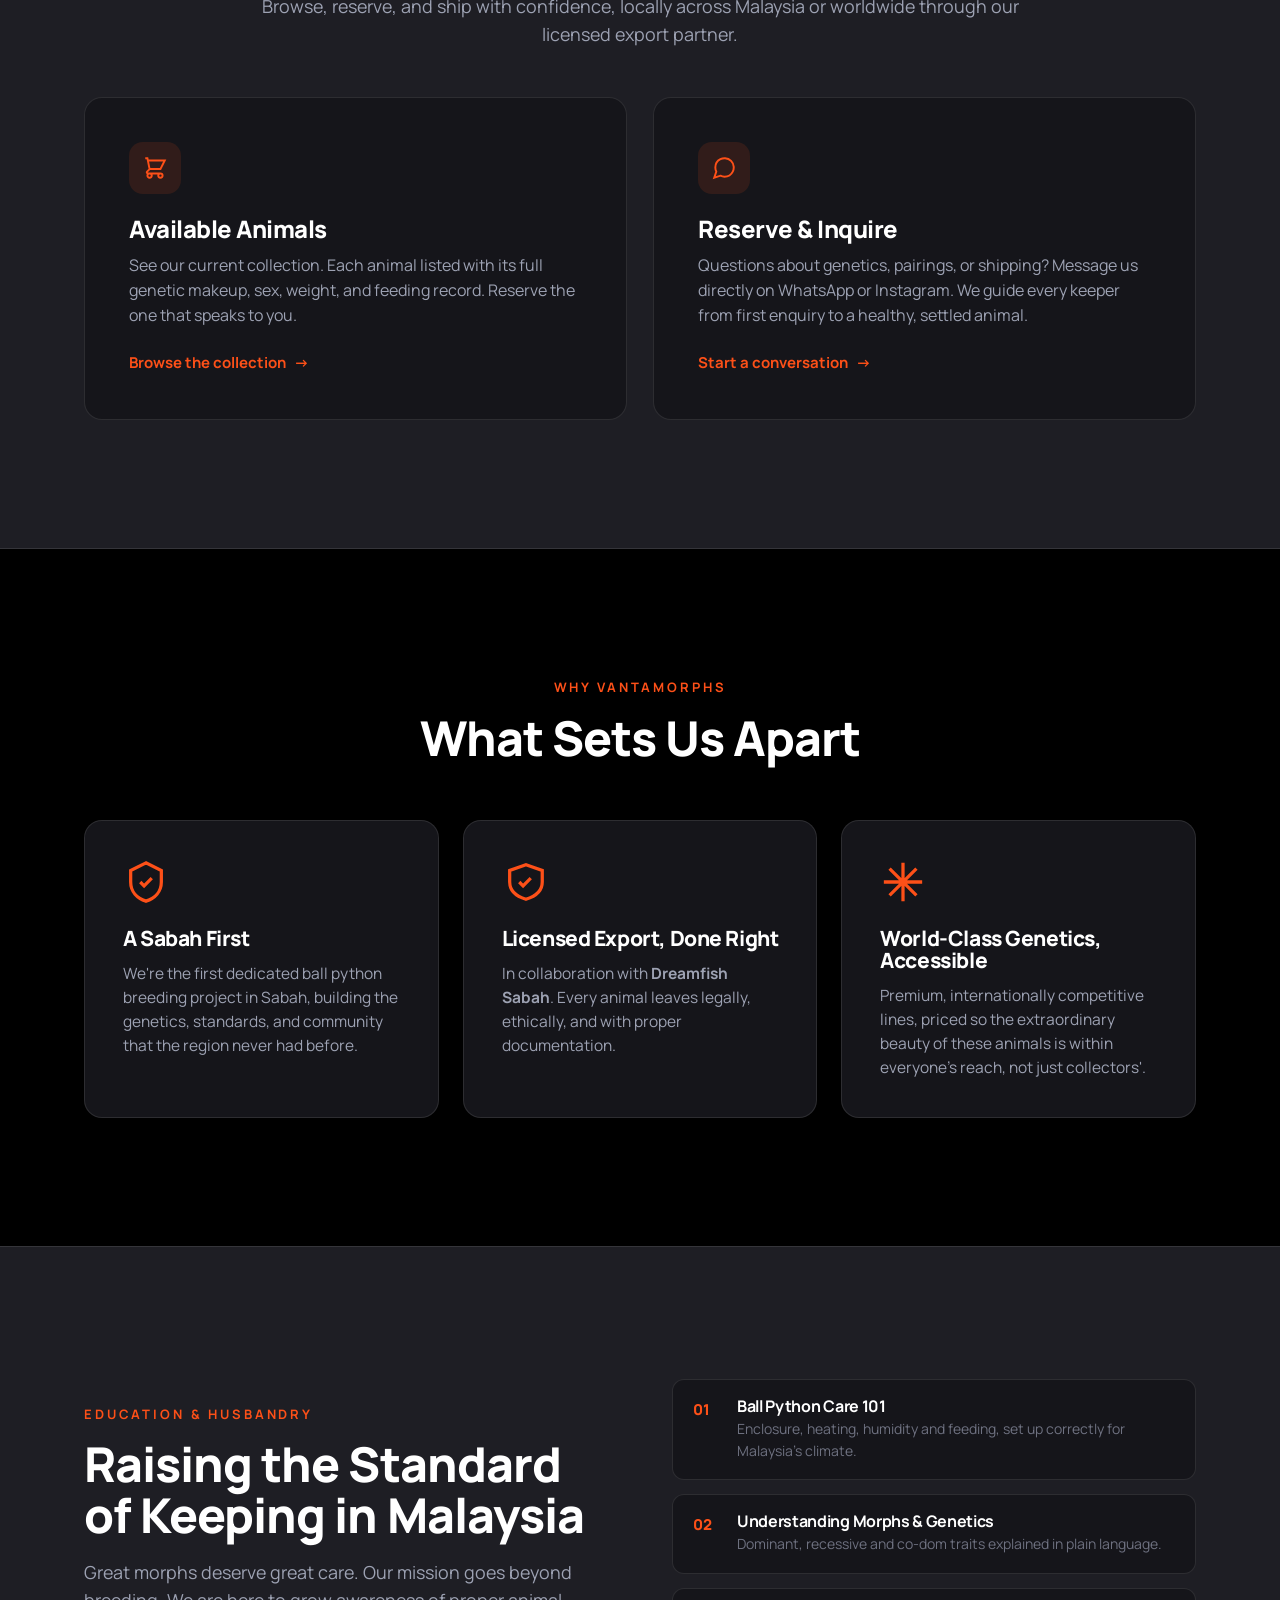
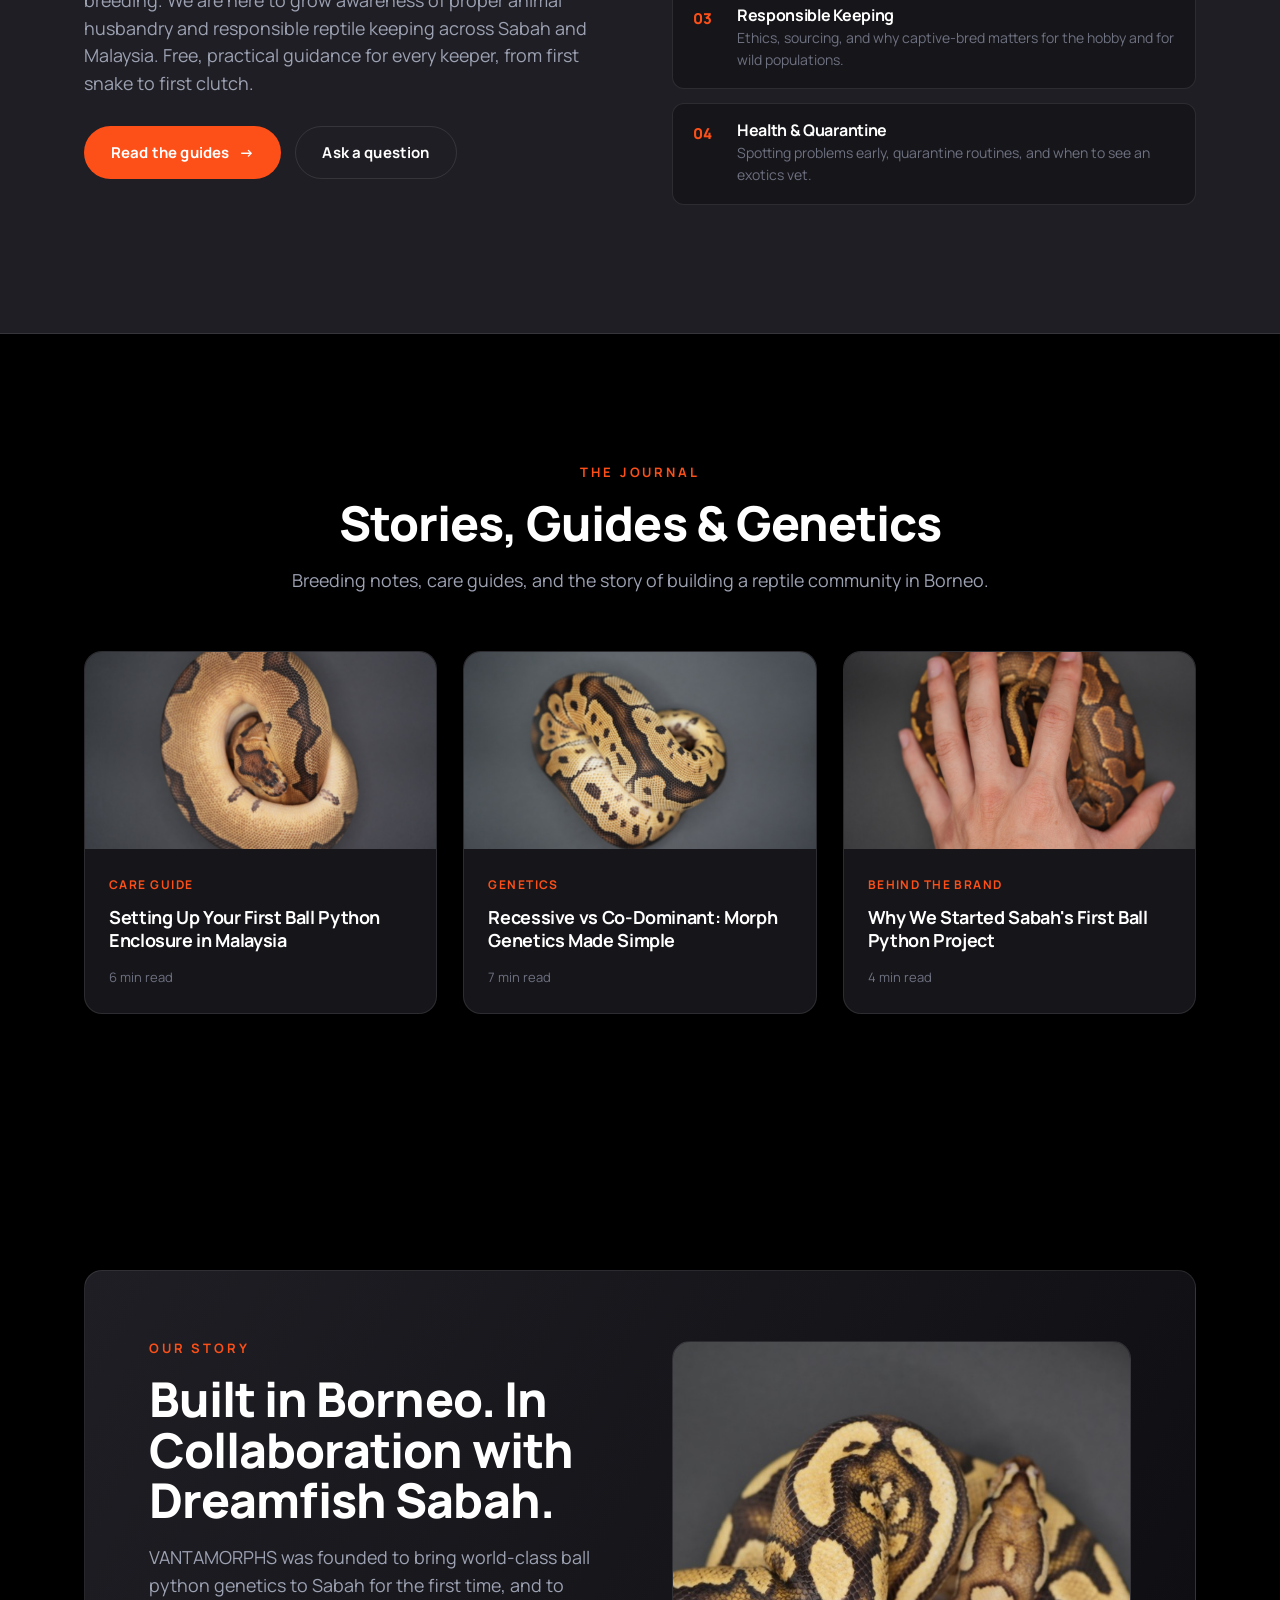
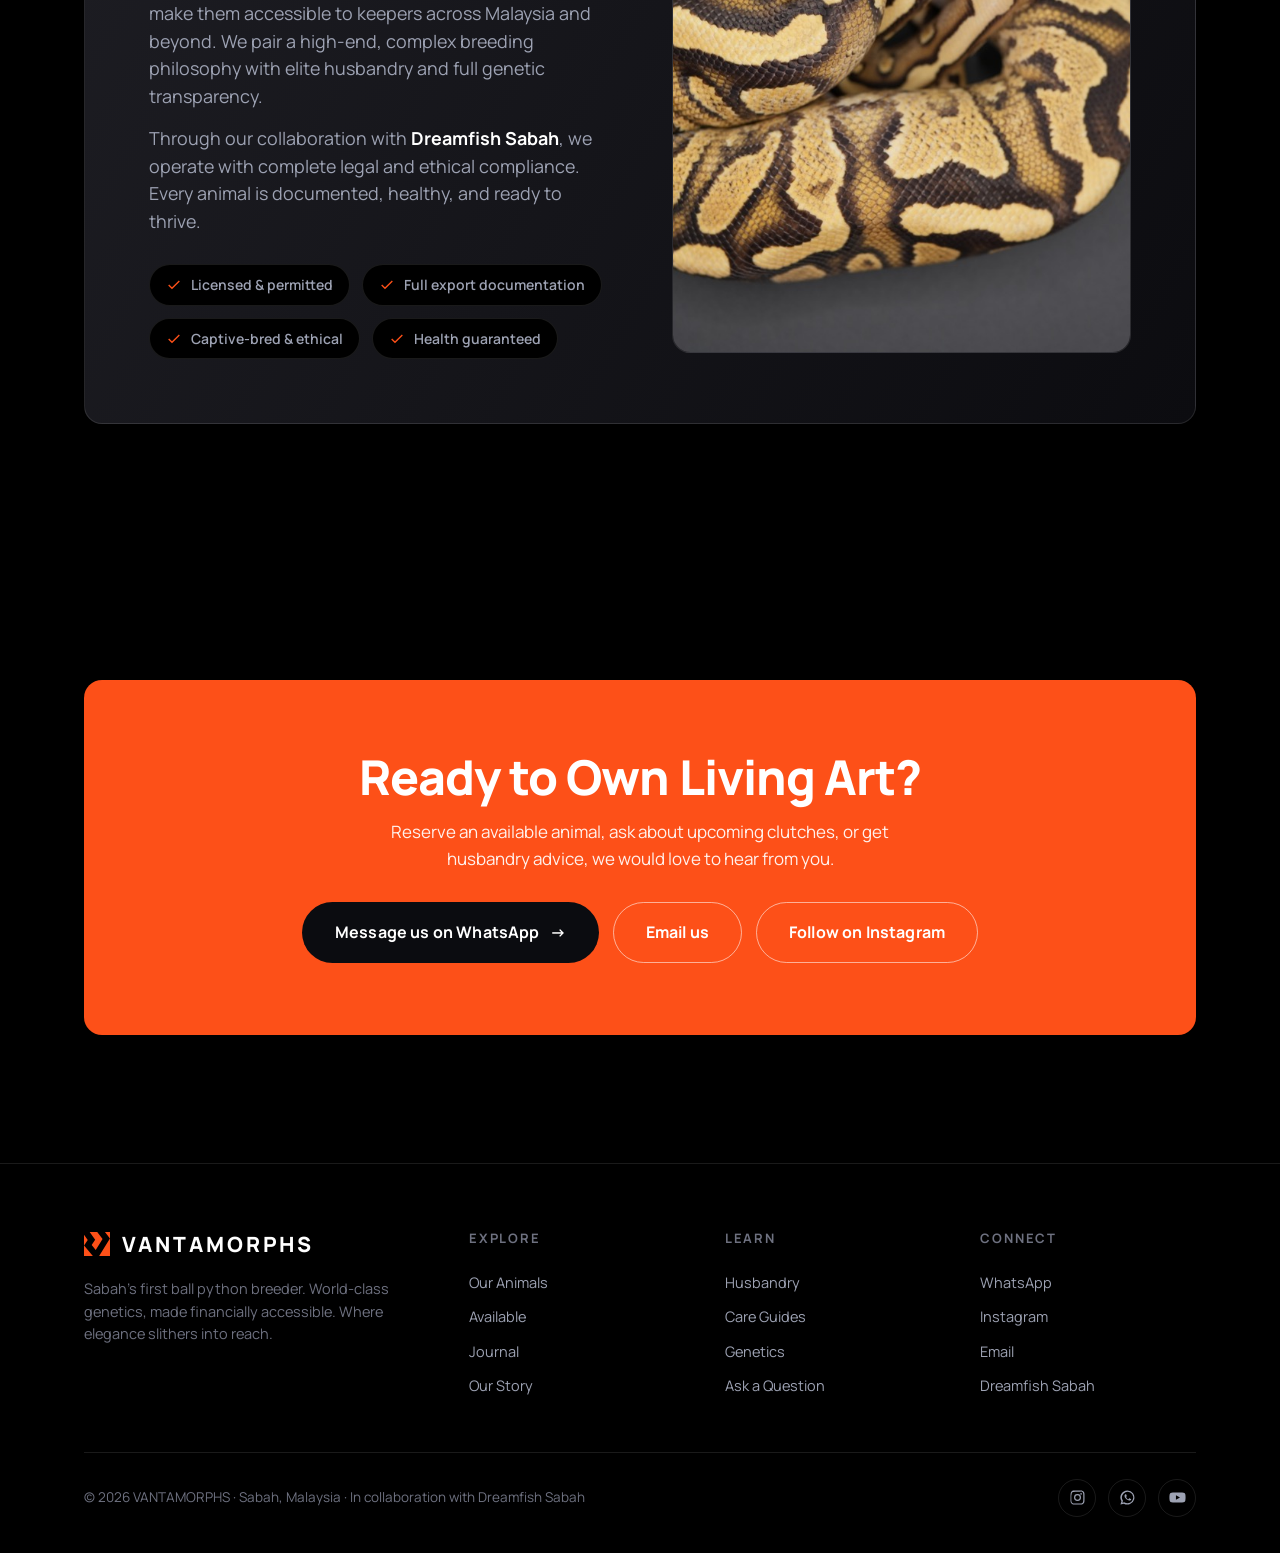
==== commit 3f4416fb: "Remove the orange announcement bar from every page Co-Authored-By: Claude Opus 5 <noreply@anthropic." ====
--- a/index.html
+++ b/index.html
@@ -43,11 +43,6 @@
   </script>
 </head>
 <body>
-
-  <!-- ============ TOP BAR ============ -->
-  <div class="topbar">
-    <span>Now hatching in Sabah, Malaysia &nbsp;•&nbsp; In collaboration with Dreamfish Sabah</span>
-  </div>
 
   <!-- ============ HEADER ============ -->
   <header class="header">
--- a/styles.css
+++ b/styles.css
@@ -70,8 +70,6 @@
   --card-shadow: 0 14px 40px rgba(15, 17, 26, .07);
   --glow:       radial-gradient(circle, rgba(232,69,18,.10), transparent 62%);
 }
-/* the top bar stays brand orange with white text in both themes */
-.theme-light .topbar { background: var(--orange); color: #fff; }
 .theme-light .btn-primary { color: #fff; }
 
 /* ---------- Reset ---------- */
@@ -141,14 +139,6 @@
   font-weight: 800; font-size: 21px; letter-spacing: .14em; color: var(--text);
   transition: color .35s var(--ease);
 }
-
-/* ---------- Top bar ---------- */
-.topbar {
-  background: var(--orange); color: #fff;
-  font-size: 13px; font-weight: 600; letter-spacing: .02em;
-  text-align: center; padding: 9px var(--gutter);
-}
-.topbar span { opacity: .95; }
 
 /* ---------- Header / Nav ---------- */
 .header {
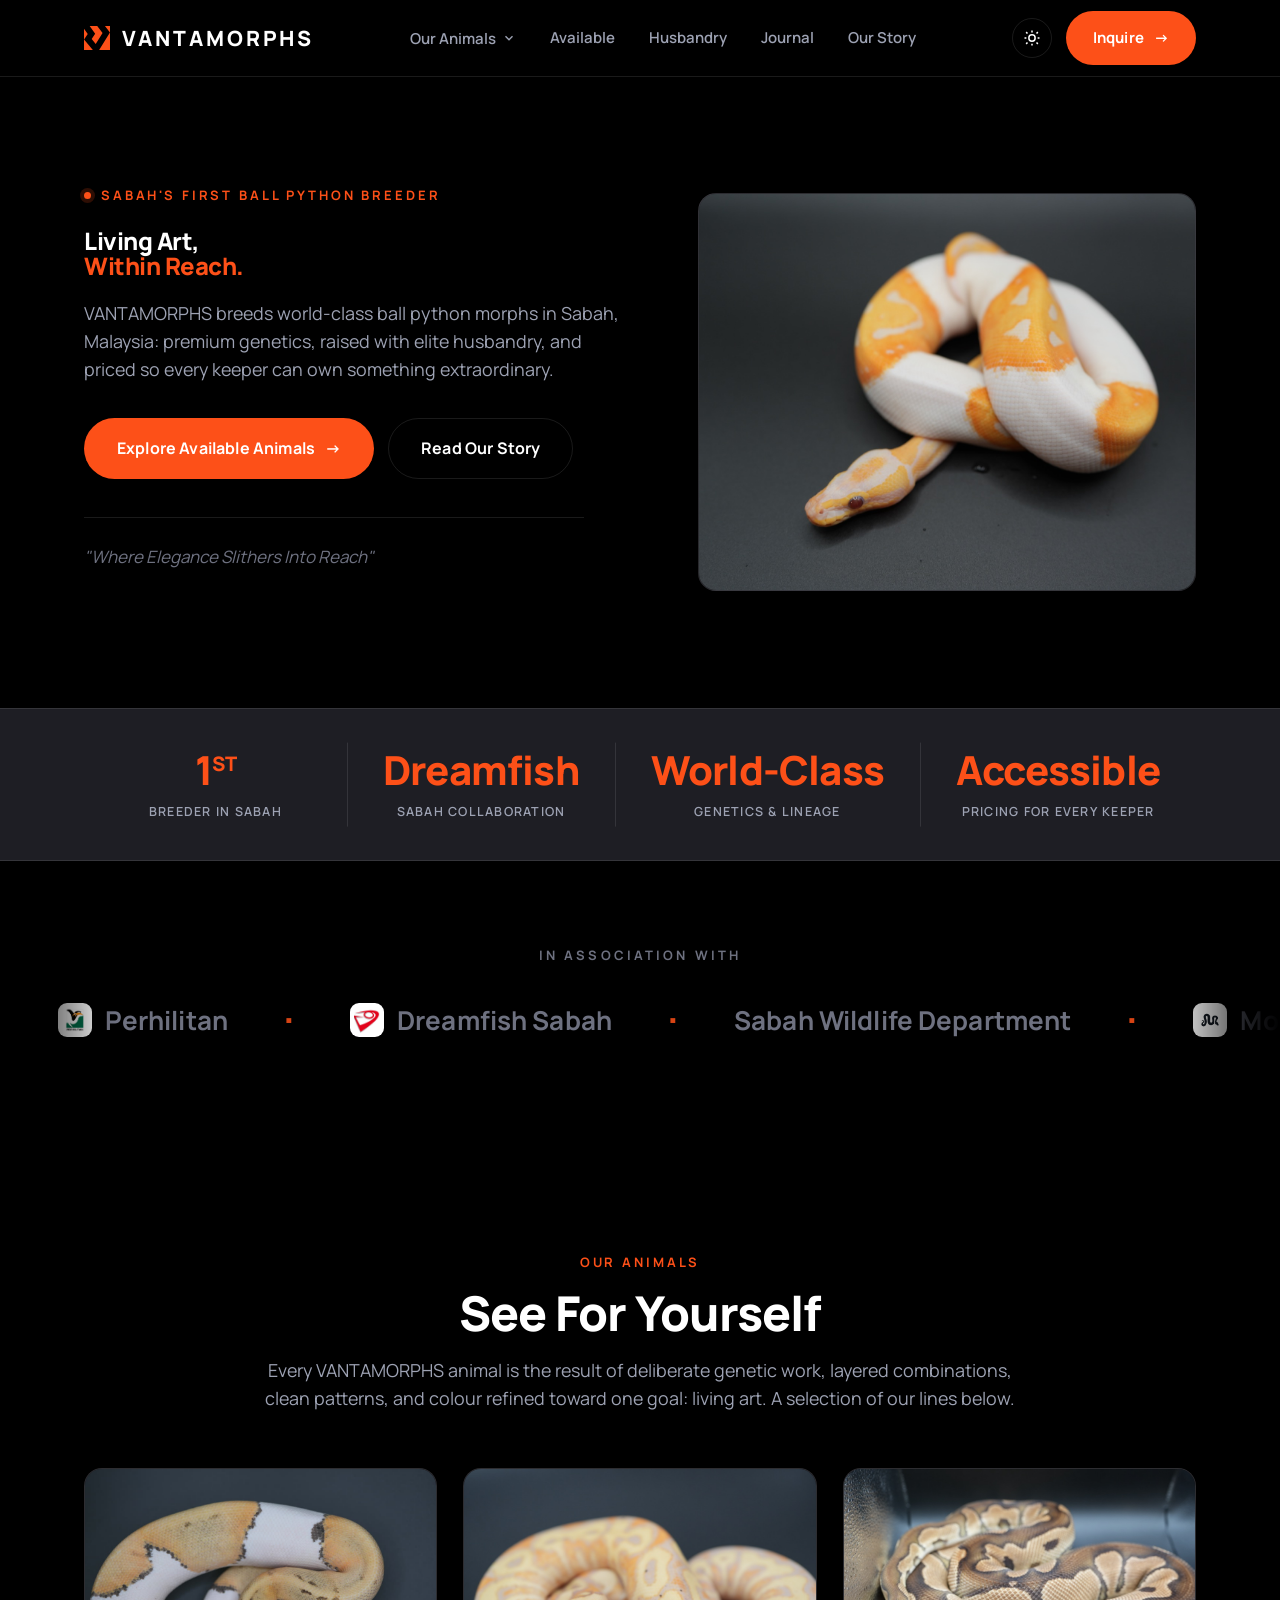
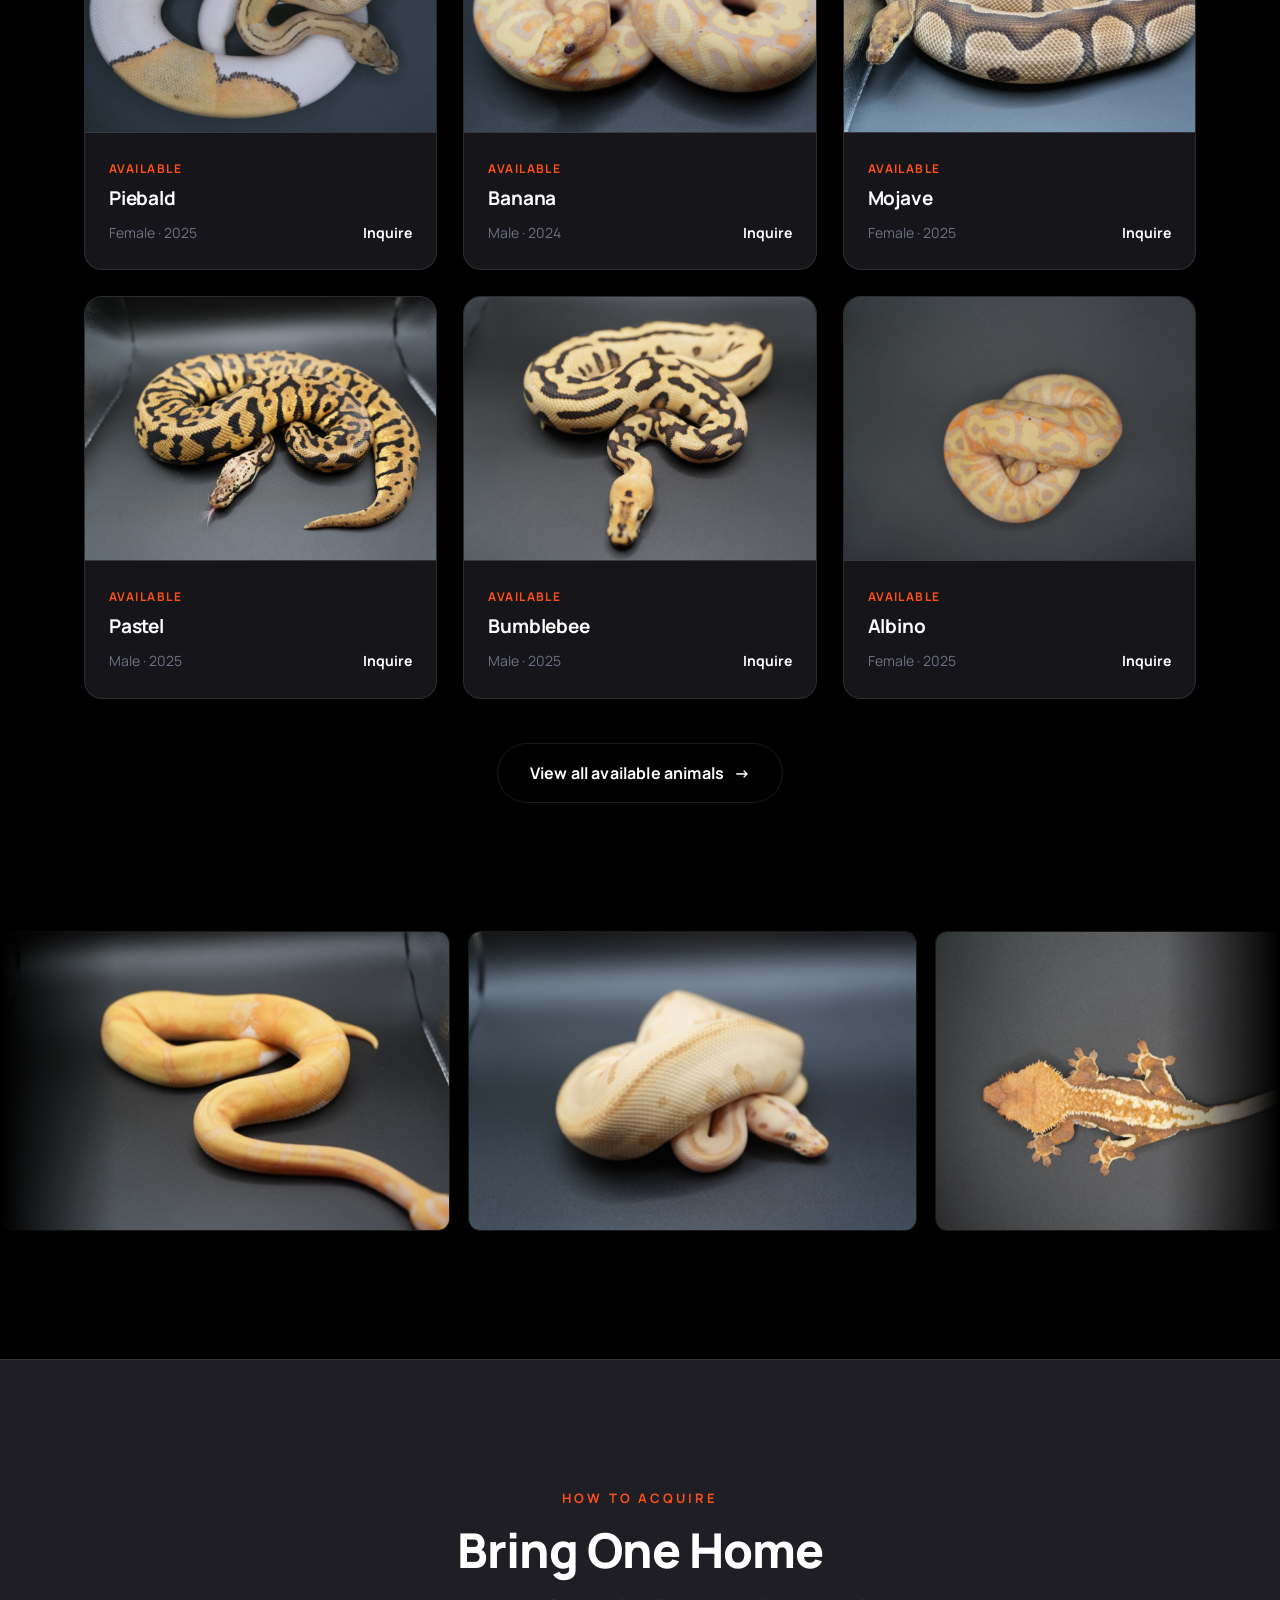
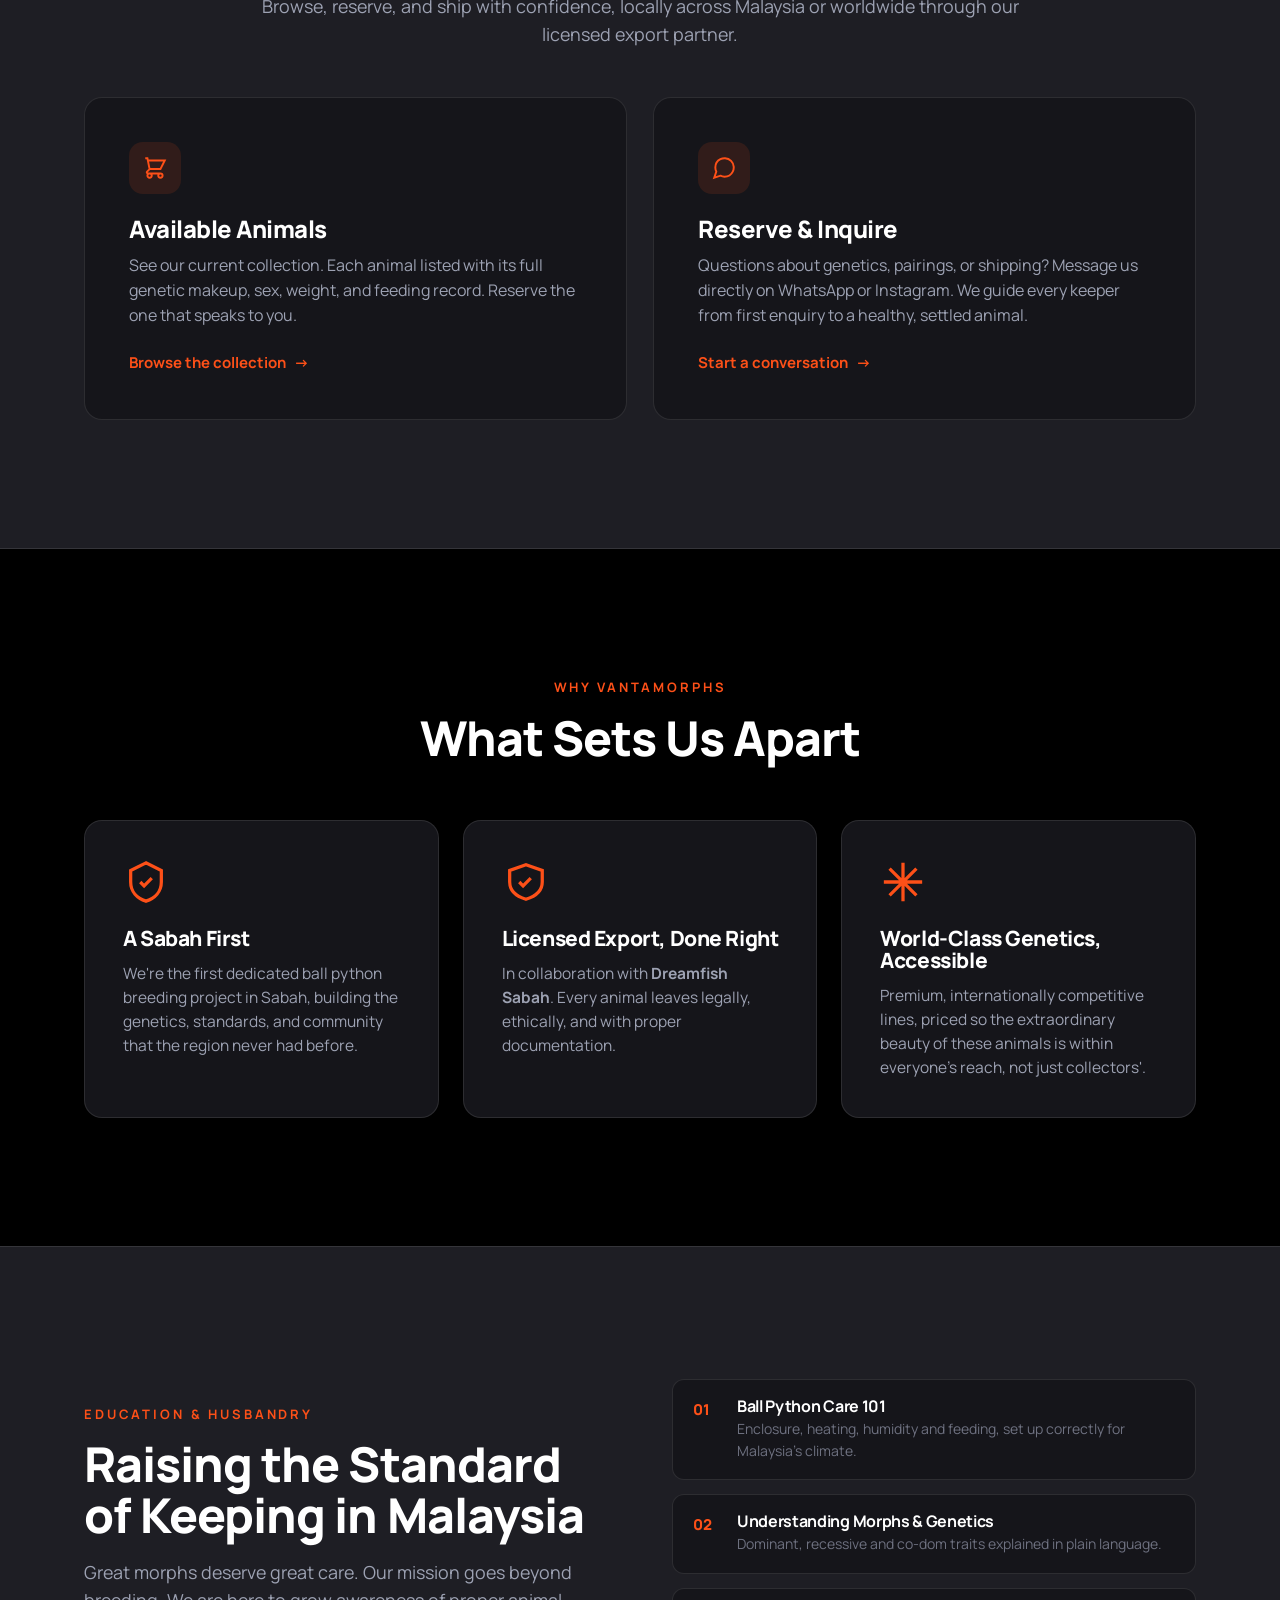
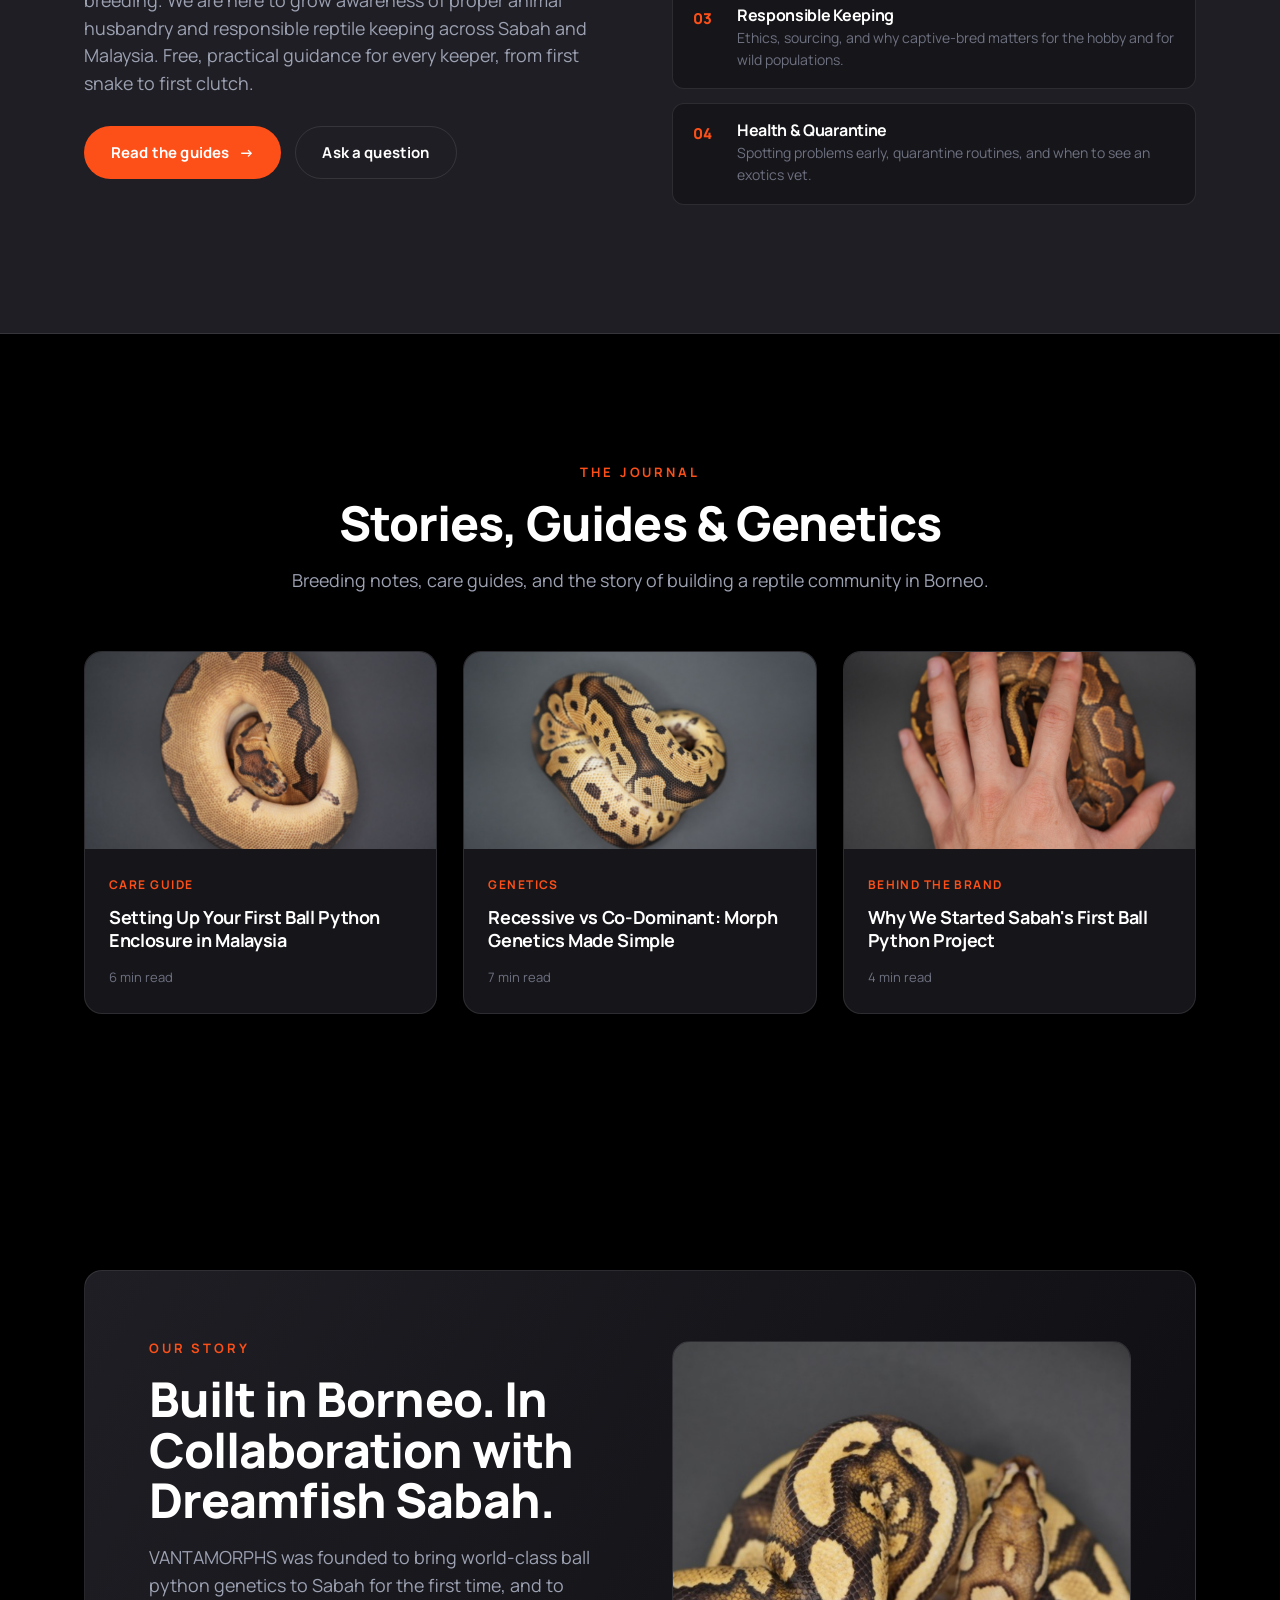
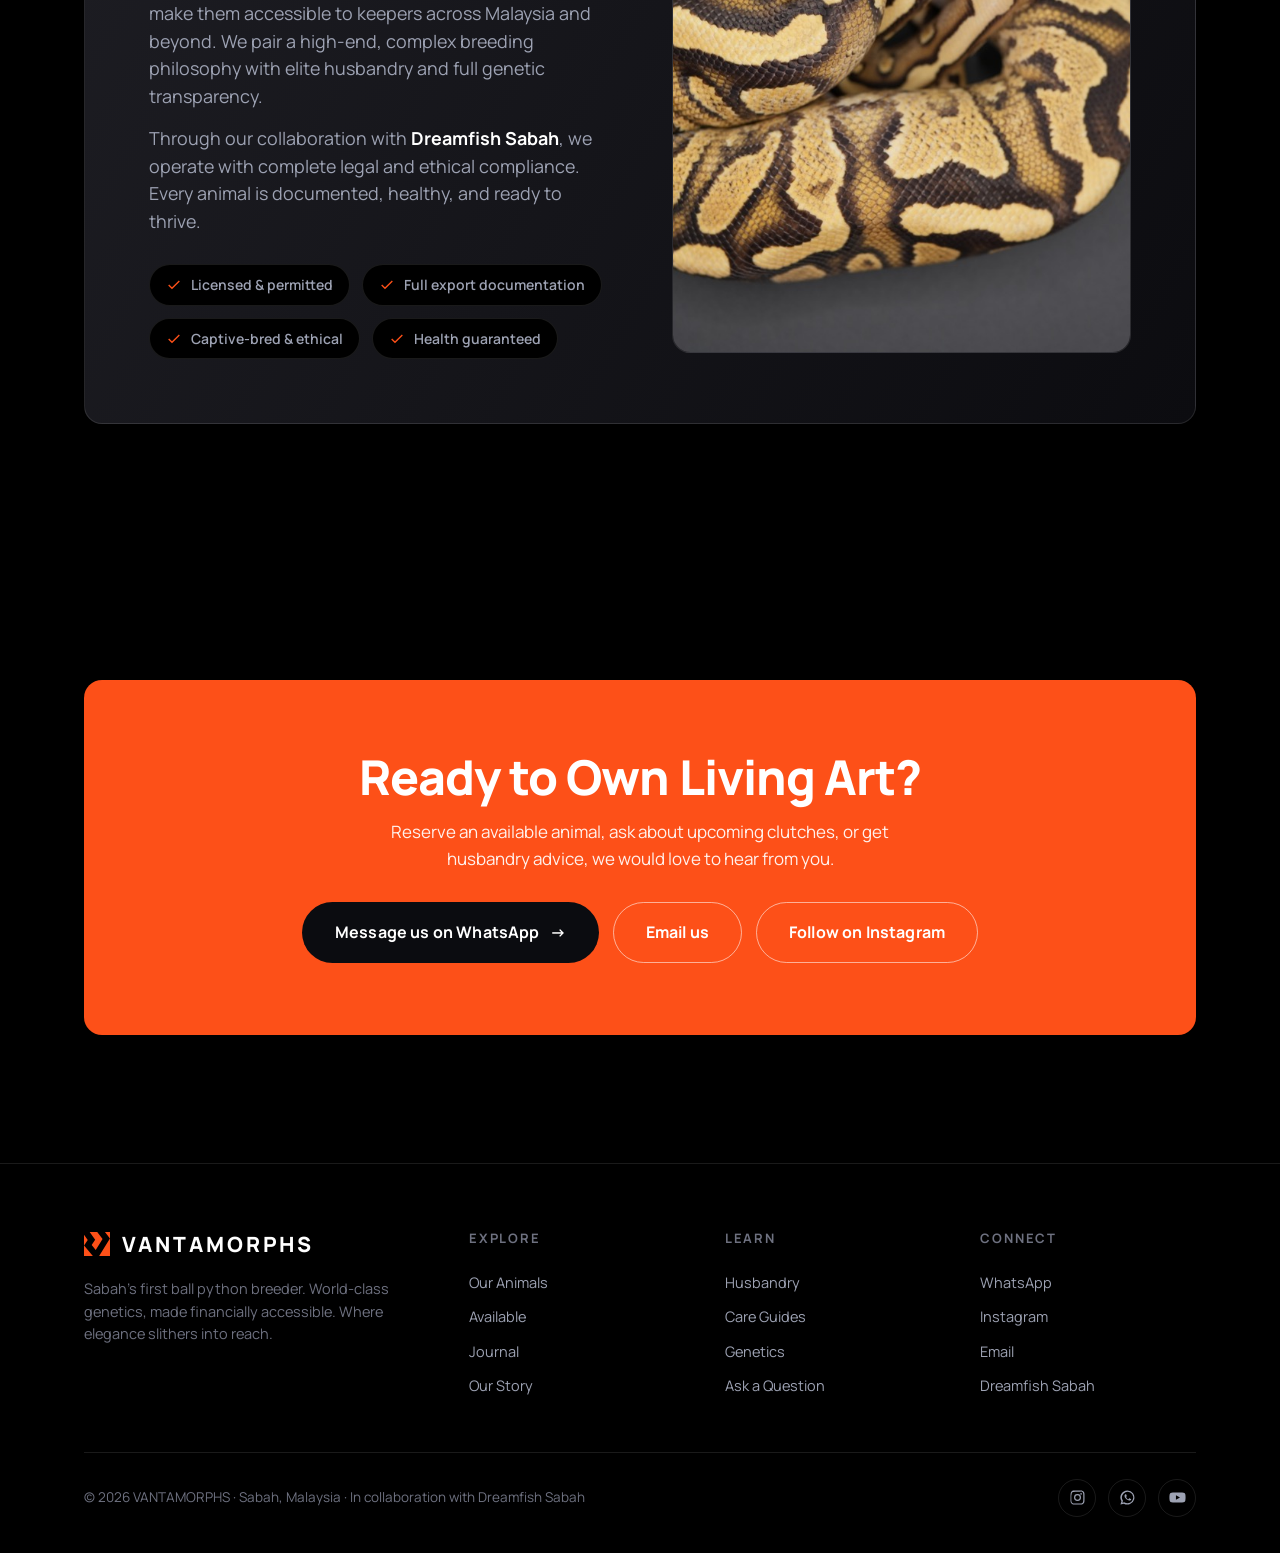
==== commit 59253c73: "Remove the radial glow behind the hero Co-Authored-By: Claude Opus 5 <noreply@anthropic.com>" ====
--- a/index.html
+++ b/index.html
@@ -101,7 +101,6 @@
 
     <!-- ============ HERO ============ -->
     <section class="hero">
-      <div class="hero-glow" aria-hidden="true"></div>
       <div class="wrap hero-grid">
         <div class="hero-copy">
           <span class="eyebrow"><span class="dot"></span> Sabah's First Ball Python Breeder</span>
--- a/styles.css
+++ b/styles.css
@@ -35,7 +35,6 @@
   --ph-wm:      .07;
   --partner-grad: linear-gradient(120deg, #1E1E24, #0C0C10);
   --card-shadow: none;
-  --glow:       radial-gradient(circle, rgba(253,80,24,.22), transparent 62%);
 
   /* layout */
   --maxw: 1240px;
@@ -68,7 +67,6 @@
   --ph-wm:      .10;
   --partner-grad: linear-gradient(120deg, #F5F6FA, #ECEEF5);
   --card-shadow: 0 14px 40px rgba(15, 17, 26, .07);
-  --glow:       radial-gradient(circle, rgba(232,69,18,.10), transparent 62%);
 }
 .theme-light .btn-primary { color: #fff; }
 
@@ -370,10 +368,6 @@
   margin-top: 38px; padding-top: 26px; border-top: 1px solid var(--line);
   font-style: italic; color: var(--text-mute); font-size: 17px;
 }
-.hero-glow {
-  position: absolute; width: 600px; height: 600px; right: -150px; top: -120px;
-  background: var(--glow); pointer-events: none; z-index: 0;
-}
 .hero > .wrap { position: relative; z-index: 1; }
 
 /* ---------- Image placeholder ---------- */
